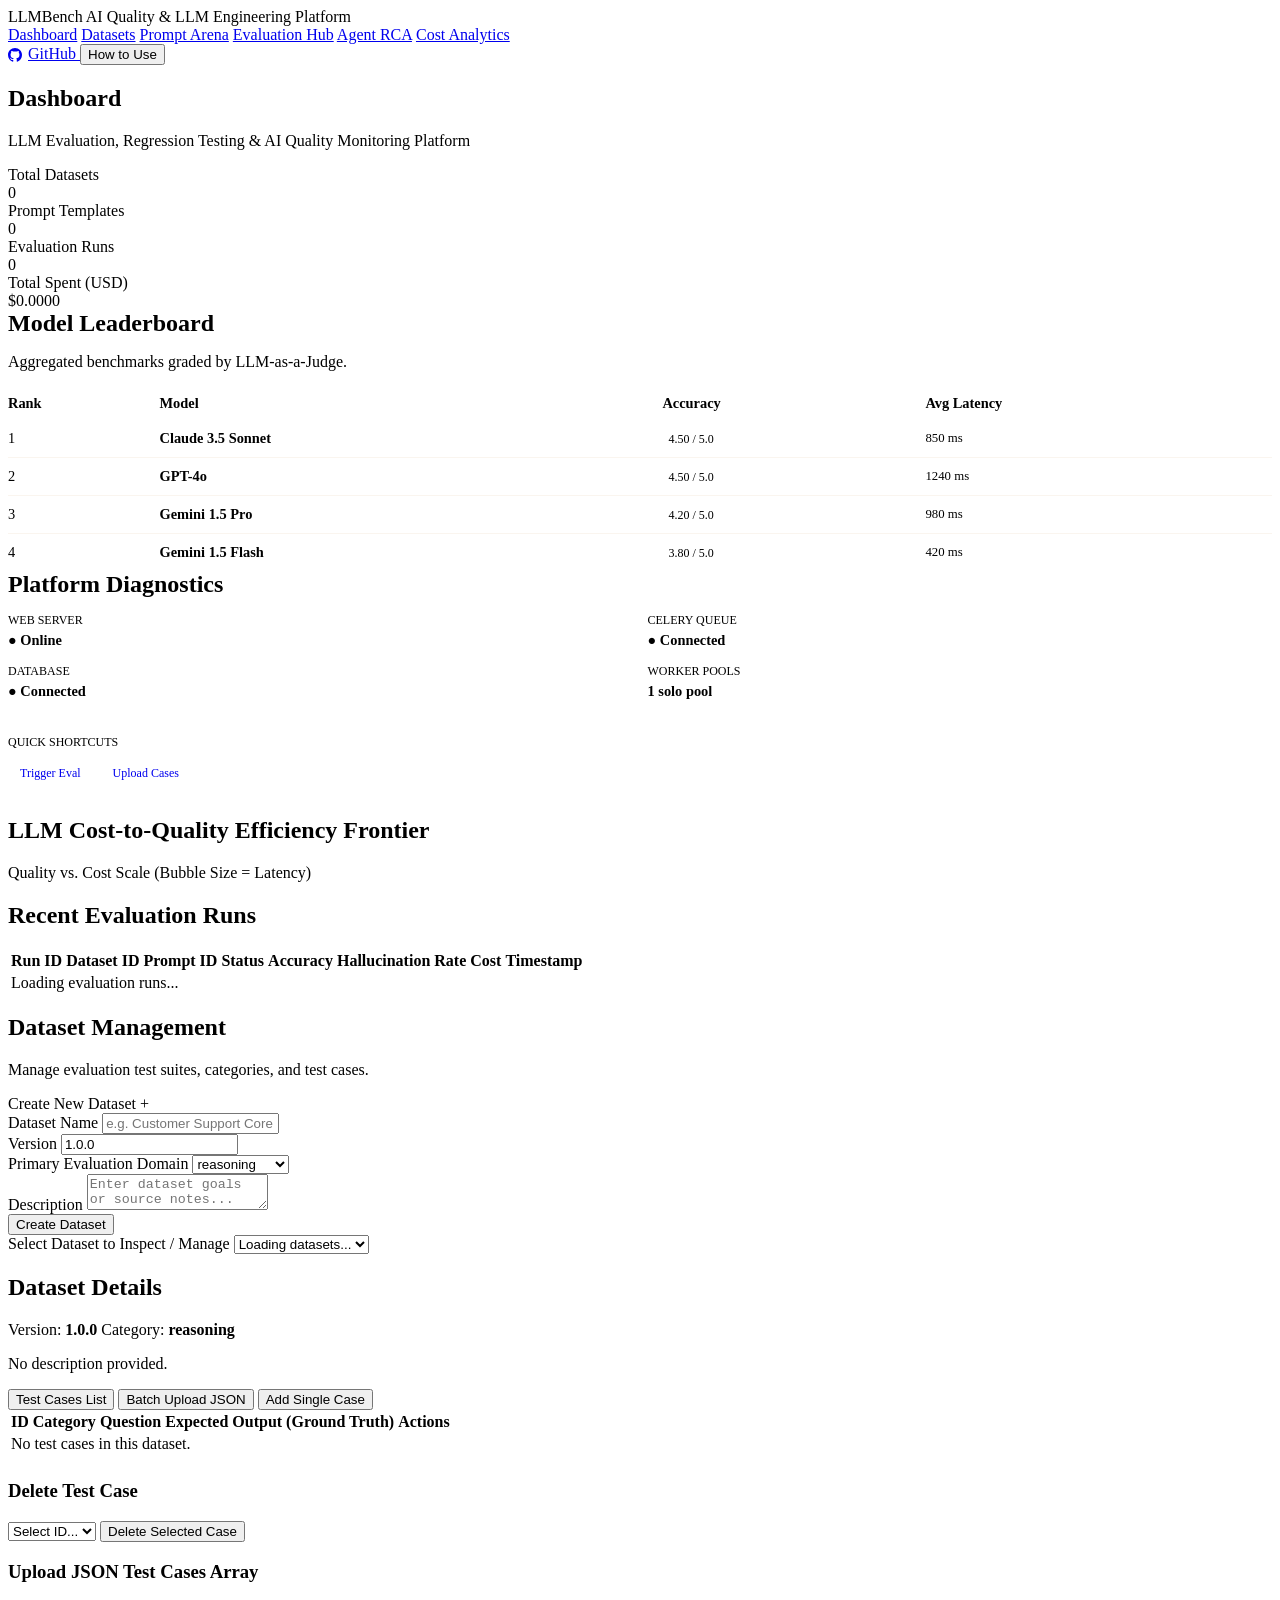
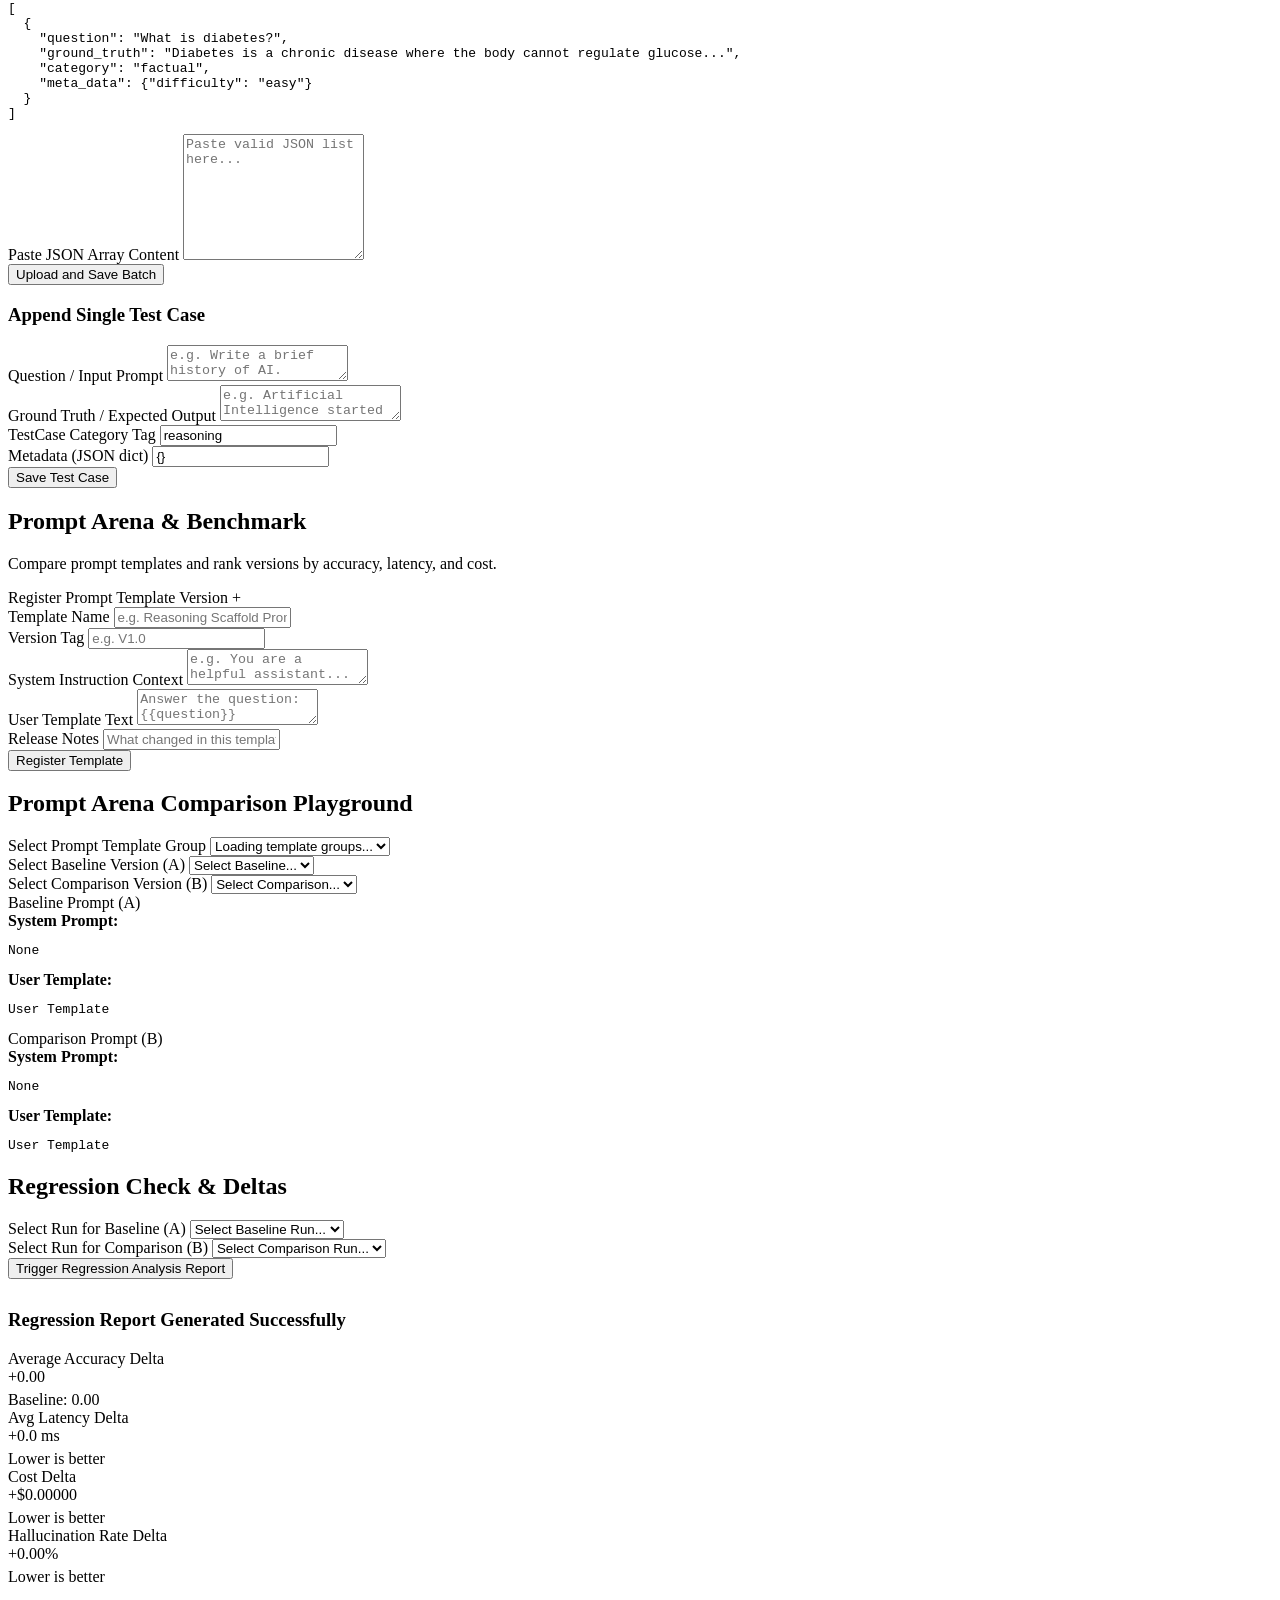
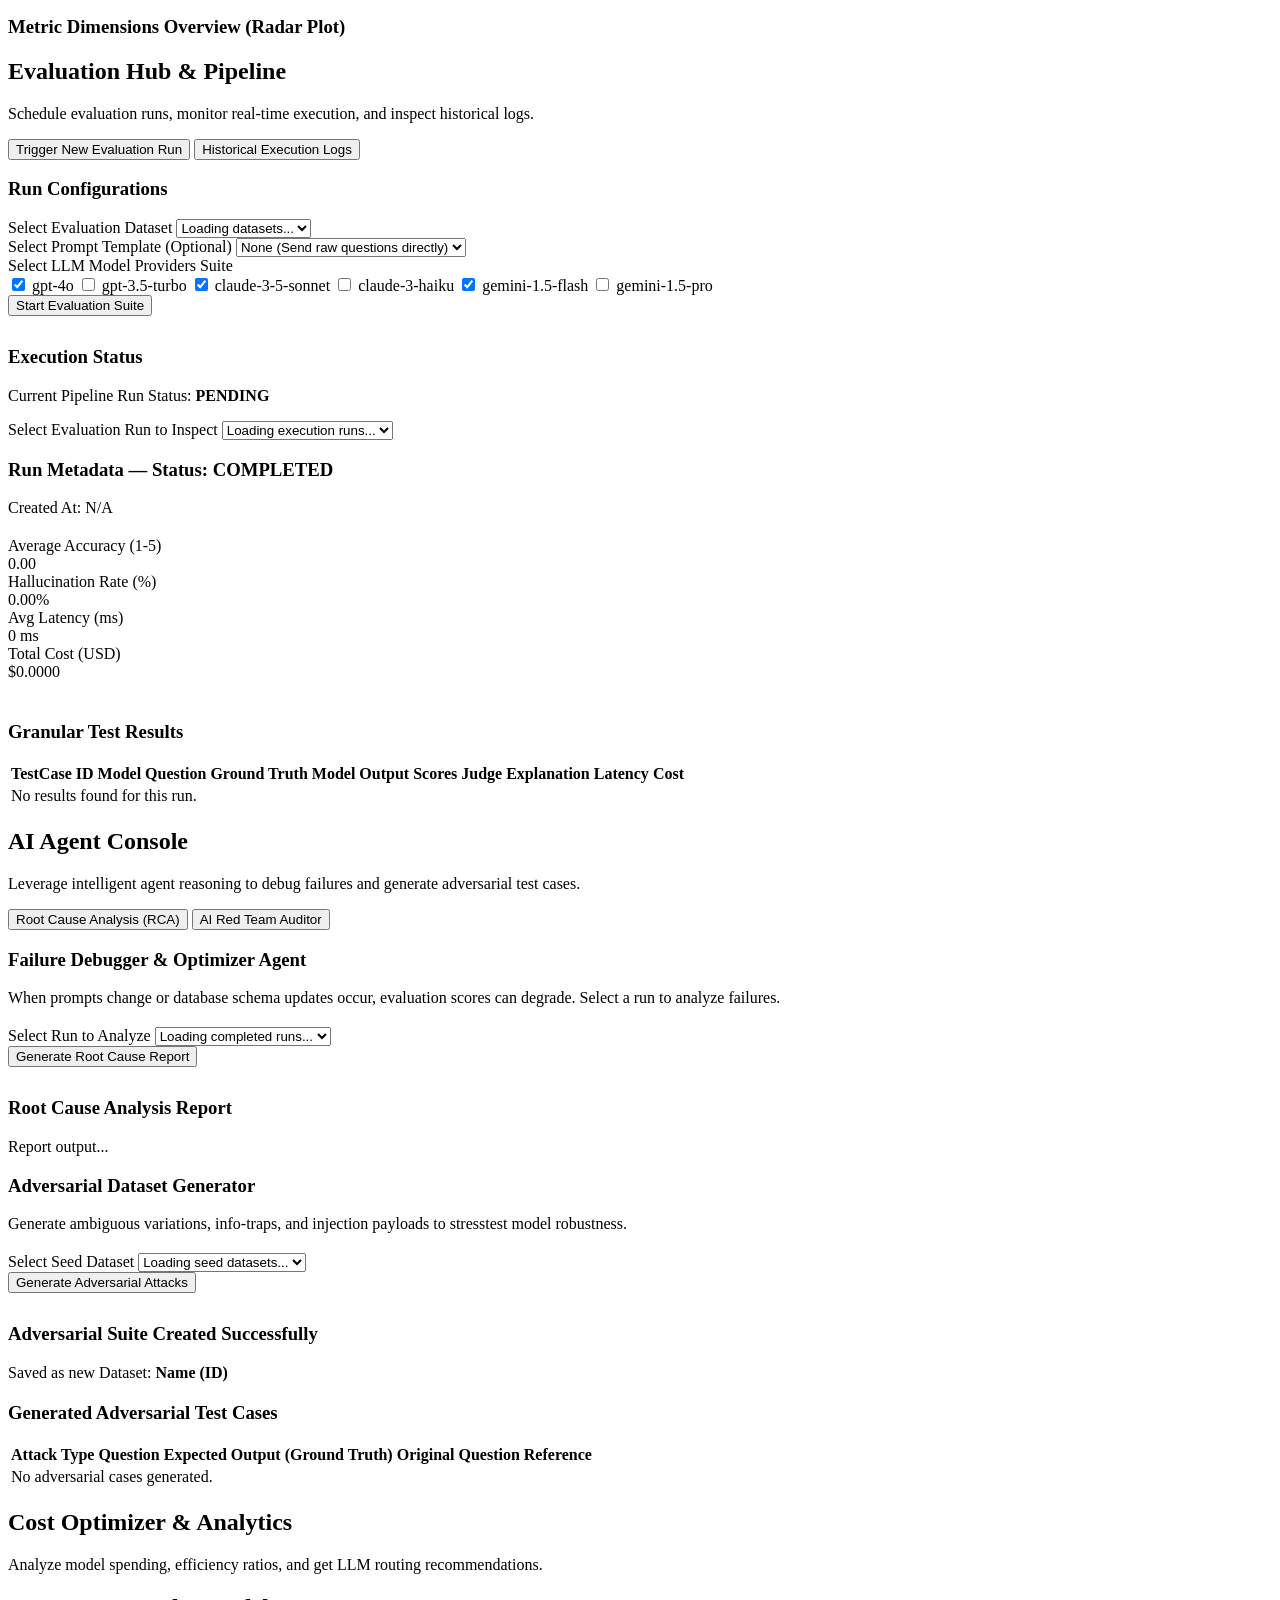
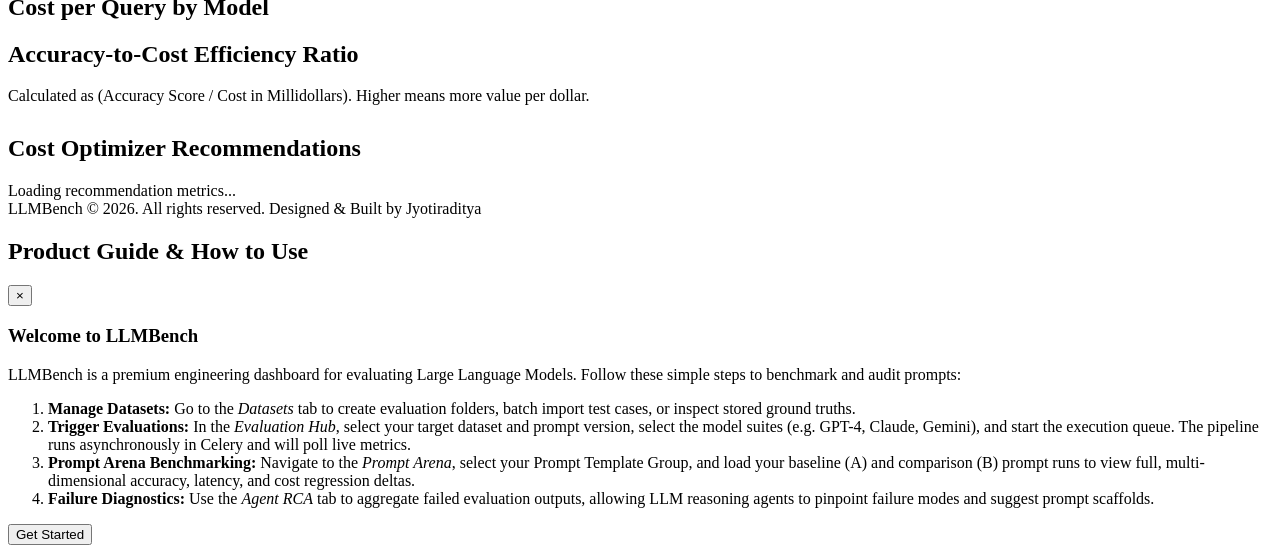
==== index.html @ b25c4332 "deploy: 03cc3155b578bb1fbccd6b6999a906f4da53ed9d" ====
<!DOCTYPE html>
<html lang="en">
<head>
    <meta charset="UTF-8">
    <meta name="viewport" content="width=device-width, initial-scale=1.0">
    <title>LLMBench | AI Quality Engineering Platform</title>
    <!-- Playfair Display, Plus Jakarta Sans, & JetBrains Mono Fonts -->
    <link href="https://fonts.googleapis.com/css2?family=Playfair+Display:ital,wght@0,400..900;1,400..900&family=Plus+Jakarta+Sans:ital,wght@0,200..800;1,200..800&family=JetBrains+Mono:wght@400;500;600&display=swap" rel="stylesheet">
    <!-- Plotly CDN -->
    <script src="https://cdn.plot.ly/plotly-2.24.0.min.js"></script>
    <link rel="stylesheet" href="/dashboard/static/style.css?v=1.0.1">
</head>
<body>
    <!-- Viewport Register Marks (anchormem style) -->
    <div class="vp-corner tl"></div>
    <div class="vp-corner tr"></div>
    <div class="vp-corner bl"></div>
    <div class="vp-corner br"></div>

    <!-- Top Sticky Header Navigation (anchormem.me layout style) -->
    <header class="masthead">
        <div class="brand">
            <span class="brand-logo">LLMBench</span>
            <span class="tagline">AI Quality &amp; LLM Engineering Platform</span>
        </div>
        <nav class="sidebar-menu">
            <a href="#dashboard" class="menu-item active">Dashboard</a>
            <a href="#datasets" class="menu-item">Datasets</a>
            <a href="#arena" class="menu-item">Prompt Arena</a>
            <a href="#hub" class="menu-item">Evaluation Hub</a>
            <a href="#rca" class="menu-item">Agent RCA</a>
            <a href="#cost" class="menu-item">Cost Analytics</a>
        </nav>
        <div class="top-actions">
            <a href="https://github.com/Jyotiraditya21-bug/LLMBench" target="_blank" class="top-btn github-btn">
                <svg width="14" height="14" viewBox="0 0 24 24" fill="currentColor" style="vertical-align:middle;margin-right:6px;"><path d="M12 0c-6.626 0-12 5.373-12 12 0 5.302 3.438 9.8 8.207 11.387.599.111.793-.261.793-.577v-2.234c-3.338.726-4.033-1.416-4.033-1.416-.546-1.387-1.333-1.756-1.333-1.756-1.089-.745.083-.729.083-.729 1.205.084 1.839 1.237 1.839 1.237 1.07 1.834 2.807 1.304 3.492.997.107-.775.418-1.305.762-1.604-2.665-.305-5.467-1.334-5.467-5.931 0-1.311.469-2.381 1.236-3.221-.124-.303-.535-1.524.117-3.176 0 0 1.008-.322 3.301 1.23.957-.266 1.983-.399 3.003-.404 1.02.005 2.047.138 3.006.404 2.291-1.552 3.297-1.23 3.297-1.23.653 1.653.242 2.874.118 3.176.77.84 1.235 1.911 1.235 3.221 0 4.609-2.807 5.624-5.479 5.921.43.372.823 1.102.823 2.222v3.293c0 .319.192.694.801.576 4.765-1.589 8.199-6.086 8.199-11.386 0-6.627-5.373-12-12-12z"/></svg>GitHub
            </a>
            <button class="top-btn guide-btn" onclick="openProductGuide()">
                How to Use
            </button>
        </div>
        <!-- Viewport Scroll Indicator Line -->
        <div class="scroll-progress-container">
            <div id="scroll-progress" class="scroll-progress-bar"></div>
        </div>
    </header>

    <div class="app-layout">

        <!-- Main Content Area -->
        <main class="main-content">
            <!-- 1. Dashboard Tab -->
            <section id="dashboard" class="scroll-section">
                <header class="tab-header">
                    <h1>Dashboard</h1>
                    <p class="tab-subtitle">LLM Evaluation, Regression Testing & AI Quality Monitoring Platform</p>
                </header>
                
                <div class="kpi-grid">
                    <div class="kpi-card">
                        <div class="kpi-label">Total Datasets</div>
                        <div id="kpi-datasets" class="kpi-value">0</div>
                    </div>
                    <div class="kpi-card">
                        <div class="kpi-label">Prompt Templates</div>
                        <div id="kpi-prompts" class="kpi-value">0</div>
                    </div>
                    <div class="kpi-card">
                        <div class="kpi-label">Evaluation Runs</div>
                        <div id="kpi-runs" class="kpi-value">0</div>
                    </div>
                    <div class="kpi-card">
                        <div class="kpi-label">Total Spent (USD)</div>
                        <div id="kpi-cost" class="kpi-value">$0.0000</div>
                    </div>
                </div>

                <!-- Leaderboard & System Diagnostics Layout -->
                <div class="flex-row" style="gap: 30px; margin-bottom: 30px; flex-wrap: wrap;">
                    <div class="card col-half" style="margin: 0; flex: 1; min-width: 320px;">
                        <div class="card-header-grip" style="display: flex; justify-content: space-between; align-items: center; margin-bottom: 12px;">
                            <h2 style="margin: 0;">Model Leaderboard</h2>
                            <div class="grip-handle"><span></span><span></span><span></span><span></span><span></span><span></span><span></span><span></span><span></span></div>
                        </div>
                        <p class="card-description">Aggregated benchmarks graded by LLM-as-a-Judge.</p>
                        <div class="table-container">
                            <table style="width: 100%; font-size: 0.9rem; border-collapse: collapse;">
                                <thead>
                                    <tr style="border-bottom: 1px solid var(--border-color); text-align: left;">
                                        <th style="padding: 8px 0;">Rank</th>
                                        <th style="padding: 8px 0;">Model</th>
                                        <th style="padding: 8px 0;">Accuracy</th>
                                        <th style="padding: 8px 0;">Avg Latency</th>
                                    </tr>
                                </thead>
                                <tbody>
                                    <tr style="border-bottom: 1px solid rgba(194,125,56,0.08);">
                                        <td style="padding: 10px 0;">1</td>
                                        <td style="padding: 10px 0;"><strong>Claude 3.5 Sonnet</strong></td>
                                        <td style="padding: 10px 0;"><span class="badge badge-status-completed" style="font-size:0.75rem; padding: 2px 6px;">4.50 / 5.0</span></td>
                                        <td style="padding: 10px 0; font-family: var(--font-mono); font-size: 0.8rem;">850 ms</td>
                                    </tr>
                                    <tr style="border-bottom: 1px solid rgba(194,125,56,0.08);">
                                        <td style="padding: 10px 0;">2</td>
                                        <td style="padding: 10px 0;"><strong>GPT-4o</strong></td>
                                        <td style="padding: 10px 0;"><span class="badge badge-status-completed" style="font-size:0.75rem; padding: 2px 6px;">4.50 / 5.0</span></td>
                                        <td style="padding: 10px 0; font-family: var(--font-mono); font-size: 0.8rem;">1240 ms</td>
                                    </tr>
                                    <tr style="border-bottom: 1px solid rgba(194,125,56,0.08);">
                                        <td style="padding: 10px 0;">3</td>
                                        <td style="padding: 10px 0;"><strong>Gemini 1.5 Pro</strong></td>
                                        <td style="padding: 10px 0;"><span class="badge badge-status-completed" style="font-size:0.75rem; padding: 2px 6px;">4.20 / 5.0</span></td>
                                        <td style="padding: 10px 0; font-family: var(--font-mono); font-size: 0.8rem;">980 ms</td>
                                    </tr>
                                    <tr>
                                        <td style="padding: 10px 0;">4</td>
                                        <td style="padding: 10px 0;"><strong>Gemini 1.5 Flash</strong></td>
                                        <td style="padding: 10px 0;"><span class="badge badge-status-completed" style="font-size:0.75rem; padding: 2px 6px;">3.80 / 5.0</span></td>
                                        <td style="padding: 10px 0; font-family: var(--font-mono); font-size: 0.8rem;">420 ms</td>
                                    </tr>
                                </tbody>
                            </table>
                        </div>
                    </div>
                    
                    <div class="card col-half" style="margin: 0; flex: 1; min-width: 320px; display: flex; flex-direction: column; justify-content: space-between;">
                        <div>
                            <div class="card-header-grip" style="display: flex; justify-content: space-between; align-items: center; margin-bottom: 15px;">
                                <h2 style="margin: 0;">Platform Diagnostics</h2>
                                <div class="grip-handle"><span></span><span></span><span></span><span></span><span></span><span></span><span></span><span></span><span></span></div>
                            </div>
                            <div style="display: grid; grid-template-columns: repeat(2, 1fr); gap: 15px; font-size: 0.9rem;">
                                <div style="display: flex; flex-direction: column;">
                                    <span style="color: var(--text-muted); font-size: 0.75rem; text-transform: uppercase; font-family: var(--font-mono);">Web Server</span>
                                    <span style="color: var(--accent-emerald); font-weight: 600; margin-top: 4px;">● Online</span>
                                </div>
                                <div style="display: flex; flex-direction: column;">
                                    <span style="color: var(--text-muted); font-size: 0.75rem; text-transform: uppercase; font-family: var(--font-mono);">Celery Queue</span>
                                    <span style="color: var(--accent-emerald); font-weight: 600; margin-top: 4px;">● Connected</span>
                                </div>
                                <div style="display: flex; flex-direction: column;">
                                    <span style="color: var(--text-muted); font-size: 0.75rem; text-transform: uppercase; font-family: var(--font-mono);">Database</span>
                                    <span style="color: var(--accent-emerald); font-weight: 600; margin-top: 4px;">● Connected</span>
                                </div>
                                <div style="display: flex; flex-direction: column;">
                                    <span style="color: var(--text-muted); font-size: 0.75rem; text-transform: uppercase; font-family: var(--font-mono);">Worker Pools</span>
                                    <span style="color: var(--accent-green); font-weight: 600; margin-top: 4px;">1 solo pool</span>
                                </div>
                            </div>
                        </div>
                        <div style="border-top: 1px solid var(--border-color); padding-top: 15px; margin-top: 20px;">
                            <span style="color: var(--text-muted); font-size: 0.75rem; text-transform: uppercase; font-family: var(--font-mono); display: block; margin-bottom: 10px;">Quick Shortcuts</span>
                            <div style="display: flex; gap: 8px;">
                                <a href="#hub" class="btn primary-btn top-btn" style="text-decoration: none; font-size: 0.75rem; padding: 6px 12px;">Trigger Eval</a>
                                <a href="#datasets" class="btn top-btn github-btn" style="text-decoration: none; font-size: 0.75rem; padding: 6px 12px;">Upload Cases</a>
                            </div>
                        </div>
                    </div>
                </div>

                <div class="card chart-card">
                    <h2>LLM Cost-to-Quality Efficiency Frontier</h2>
                    <p class="card-description">Quality vs. Cost Scale (Bubble Size = Latency)</p>
                    <div id="frontier-chart" class="chart-container"></div>
                </div>

                <div class="card">
                    <h2>Recent Evaluation Runs</h2>
                    <div class="table-container">
                        <table>
                            <thead>
                                <tr>
                                    <th>Run ID</th>
                                    <th>Dataset ID</th>
                                    <th>Prompt ID</th>
                                    <th>Status</th>
                                    <th>Accuracy</th>
                                    <th>Hallucination Rate</th>
                                    <th>Cost</th>
                                    <th>Timestamp</th>
                                </tr>
                            </thead>
                            <tbody id="recent-runs-table-body">
                                <tr>
                                    <td colspan="8" class="text-center text-muted">Loading evaluation runs...</td>
                                </tr>
                            </tbody>
                        </table>
                    </div>
                </div>
            </section>

            <!-- 2. Datasets Tab -->
            <section id="datasets" class="scroll-section">
                <header class="tab-header">
                    <h1>Dataset Management</h1>
                    <p class="tab-subtitle">Manage evaluation test suites, categories, and test cases.</p>
                </header>

                <div class="card expander-card">
                    <div class="expander-header" onclick="toggleExpander('create-dataset-expander')">
                        <span class="expander-title">Create New Dataset</span>
                        <span class="expander-icon">+</span>
                    </div>
                    <div id="create-dataset-expander" class="expander-content hidden">
                        <form id="create-dataset-form" class="form-grid">
                            <div class="form-group">
                                <label for="ds-name">Dataset Name</label>
                                <input type="text" id="ds-name" required placeholder="e.g. Customer Support Core QA">
                            </div>
                            <div class="form-group">
                                <label for="ds-version">Version</label>
                                <input type="text" id="ds-version" value="1.0.0" required placeholder="e.g. 1.0.0">
                            </div>
                            <div class="form-group">
                                <label for="ds-category">Primary Evaluation Domain</label>
                                <select id="ds-category">
                                    <option value="factual">factual</option>
                                    <option value="reasoning" selected>reasoning</option>
                                    <option value="hallucination">hallucination</option>
                                    <option value="tone">tone</option>
                                    <option value="safety">safety</option>
                                    <option value="adversarial">adversarial</option>
                                    <option value="rag">rag</option>
                                </select>
                            </div>
                            <div class="form-group full-width">
                                <label for="ds-description">Description</label>
                                <textarea id="ds-description" placeholder="Enter dataset goals or source notes..."></textarea>
                            </div>
                            <button type="submit" class="btn primary-btn">Create Dataset</button>
                        </form>
                    </div>
                </div>

                <div class="card selector-card">
                    <label for="ds-selector">Select Dataset to Inspect / Manage</label>
                    <select id="ds-selector" onchange="loadSelectedDataset()">
                        <option value="">Loading datasets...</option>
                    </select>
                </div>

                <div id="dataset-details-container" class="hidden">
                    <div class="card bg-accent-pine">
                        <h2 id="inspect-ds-title">Dataset Details</h2>
                        <div class="metadata-row">
                            <span>Version: <strong id="inspect-ds-version">1.0.0</strong></span>
                            <span>Category: <strong id="inspect-ds-category">reasoning</strong></span>
                        </div>
                        <p id="inspect-ds-description" class="text-muted">No description provided.</p>
                    </div>

                    <!-- Inner tabs for managing dataset test cases -->
                    <div class="inner-tabs-container">
                        <div class="inner-tabs">
                            <button class="inner-tab-btn active" onclick="switchInnerTab('cases-list', this)">Test Cases List</button>
                            <button class="inner-tab-btn" onclick="switchInnerTab('cases-upload', this)">Batch Upload JSON</button>
                            <button class="inner-tab-btn" onclick="switchInnerTab('cases-add-single', this)">Add Single Case</button>
                        </div>
                        
                        <div class="inner-tab-content">
                            <!-- Inner Tab 1: List -->
                            <div id="inner-tab-cases-list" class="inner-tab-panel active">
                                <div class="table-container">
                                    <table>
                                        <thead>
                                            <tr>
                                                <th>ID</th>
                                                <th>Category</th>
                                                <th>Question</th>
                                                <th>Expected Output (Ground Truth)</th>
                                                <th>Actions</th>
                                            </tr>
                                        </thead>
                                        <tbody id="testcases-table-body">
                                            <tr>
                                                <td colspan="5" class="text-center text-muted">No test cases in this dataset.</td>
                                            </tr>
                                        </tbody>
                                    </table>
                                </div>
                                <div class="card inline-form-card" style="margin-top: 24px;">
                                    <h3>Delete Test Case</h3>
                                    <div class="flex-row">
                                        <select id="delete-tc-selector">
                                            <option value="">Select ID...</option>
                                        </select>
                                        <button class="btn danger-btn" onclick="deleteTestCase()">Delete Selected Case</button>
                                    </div>
                                </div>
                            </div>

                            <!-- Inner Tab 2: Upload -->
                            <div id="inner-tab-cases-upload" class="inner-tab-panel">
                                <h3>Upload JSON Test Cases Array</h3>
                                <pre class="code-block"><code>[
  {
    "question": "What is diabetes?",
    "ground_truth": "Diabetes is a chronic disease where the body cannot regulate glucose...",
    "category": "factual",
    "meta_data": {"difficulty": "easy"}
  }
]</code></pre>
                                <div class="form-group">
                                    <label for="upload-json-input">Paste JSON Array Content</label>
                                    <textarea id="upload-json-input" rows="8" placeholder="Paste valid JSON list here..."></textarea>
                                </div>
                                <button class="btn primary-btn" onclick="uploadBatchTestCases()">Upload and Save Batch</button>
                            </div>

                            <!-- Inner Tab 3: Add Single -->
                            <div id="inner-tab-cases-add-single" class="inner-tab-panel">
                                <h3>Append Single Test Case</h3>
                                <form id="add-single-case-form" class="form-grid">
                                    <div class="form-group full-width">
                                        <label for="tc-question">Question / Input Prompt</label>
                                        <textarea id="tc-question" required placeholder="e.g. Write a brief history of AI."></textarea>
                                    </div>
                                    <div class="form-group full-width">
                                        <label for="tc-ground-truth">Ground Truth / Expected Output</label>
                                        <textarea id="tc-ground-truth" required placeholder="e.g. Artificial Intelligence started in the 1950s with Alan Turing..."></textarea>
                                    </div>
                                    <div class="form-group">
                                        <label for="tc-category">TestCase Category Tag</label>
                                        <input type="text" id="tc-category" value="reasoning" required>
                                    </div>
                                    <div class="form-group">
                                        <label for="tc-metadata">Metadata (JSON dict)</label>
                                        <input type="text" id="tc-metadata" value="{}">
                                    </div>
                                    <button type="submit" class="btn primary-btn">Save Test Case</button>
                                </form>
                            </div>
                        </div>
                    </div>
                </div>
            </section>

            <!-- 3. Prompt Arena Tab -->
            <section id="arena" class="scroll-section">
                <header class="tab-header">
                    <h1>Prompt Arena & Benchmark</h1>
                    <p class="tab-subtitle">Compare prompt templates and rank versions by accuracy, latency, and cost.</p>
                </header>

                <div class="card expander-card">
                    <div class="expander-header" onclick="toggleExpander('create-prompt-expander')">
                        <span class="expander-title">Register Prompt Template Version</span>
                        <span class="expander-icon">+</span>
                    </div>
                    <div id="create-prompt-expander" class="expander-content hidden">
                        <form id="create-prompt-form" class="form-grid">
                            <div class="form-group">
                                <label for="pr-name">Template Name</label>
                                <input type="text" id="pr-name" required placeholder="e.g. Reasoning Scaffold Prompt">
                            </div>
                            <div class="form-group">
                                <label for="pr-version">Version Tag</label>
                                <input type="text" id="pr-version" required placeholder="e.g. V1.0">
                            </div>
                            <div class="form-group full-width">
                                <label for="pr-system">System Instruction Context</label>
                                <textarea id="pr-system" placeholder="e.g. You are a helpful assistant..."></textarea>
                            </div>
                            <div class="form-group full-width">
                                <label for="pr-user">User Template Text</label>
                                <textarea id="pr-user" required placeholder="Answer the question: {{question}}"></textarea>
                            </div>
                            <div class="form-group full-width">
                                <label for="pr-description">Release Notes</label>
                                <input type="text" id="pr-description" placeholder="What changed in this template?">
                            </div>
                            <button type="submit" class="btn primary-btn">Register Template</button>
                        </form>
                    </div>
                </div>

                <div class="card">
                    <h2>Prompt Arena Comparison Playground</h2>
                    <div class="comparison-selectors form-grid">
                        <div class="form-group">
                            <label for="arena-group-selector">Select Prompt Template Group</label>
                            <select id="arena-group-selector" onchange="loadArenaGroupVersions()">
                                <option value="">Loading template groups...</option>
                            </select>
                        </div>
                        <div class="form-group">
                            <label for="arena-base-selector">Select Baseline Version (A)</label>
                            <select id="arena-base-selector" onchange="renderArenaComparison()">
                                <option value="">Select Baseline...</option>
                            </select>
                        </div>
                        <div class="form-group">
                            <label for="arena-comp-selector">Select Comparison Version (B)</label>
                            <select id="arena-comp-selector" onchange="renderArenaComparison()">
                                <option value="">Select Comparison...</option>
                            </select>
                        </div>
                    </div>

                    <div id="arena-comparison-sidebyside" class="flex-row hidden">
                        <div class="comparison-box">
                            <div class="box-header">Baseline Prompt (A)</div>
                            <div class="box-body">
                                <strong>System Prompt:</strong>
                                <pre><code id="arena-base-system">None</code></pre>
                                <strong>User Template:</strong>
                                <pre><code id="arena-base-user">User Template</code></pre>
                            </div>
                        </div>
                        <div class="comparison-box">
                            <div class="box-header">Comparison Prompt (B)</div>
                            <div class="box-body">
                                <strong>System Prompt:</strong>
                                <pre><code id="arena-comp-system">None</code></pre>
                                <strong>User Template:</strong>
                                <pre><code id="arena-comp-user">User Template</code></pre>
                            </div>
                        </div>
                    </div>
                </div>

                <div id="arena-regression-panel" class="card hidden">
                    <h2>Regression Check & Deltas</h2>
                    <div class="form-grid">
                        <div class="form-group">
                            <label for="arena-base-run-selector">Select Run for Baseline (A)</label>
                            <select id="arena-base-run-selector">
                                <option value="">Select Baseline Run...</option>
                            </select>
                        </div>
                        <div class="form-group">
                            <label for="arena-comp-run-selector">Select Run for Comparison (B)</label>
                            <select id="arena-comp-run-selector">
                                <option value="">Select Comparison Run...</option>
                            </select>
                        </div>
                    </div>
                    <button class="btn primary-btn" onclick="triggerRegressionReport()">Trigger Regression Analysis Report</button>

                    <!-- Regression Report Metrics Display -->
                    <div id="regression-report-container" class="hidden" style="margin-top: 30px;">
                        <h3 class="success-heading">Regression Report Generated Successfully</h3>
                        
                        <div class="kpi-grid">
                            <div class="kpi-card">
                                <div class="kpi-label">Average Accuracy Delta</div>
                                <div id="reg-kpi-accuracy" class="kpi-value">+0.00</div>
                                <div id="reg-sub-accuracy" class="kpi-label" style="text-transform:none; margin-top:5px;">Baseline: 0.00</div>
                            </div>
                            <div class="kpi-card">
                                <div class="kpi-label">Avg Latency Delta</div>
                                <div id="reg-kpi-latency" class="kpi-value">+0.0 ms</div>
                                <div class="kpi-label" style="text-transform:none; margin-top:5px;">Lower is better</div>
                            </div>
                            <div class="kpi-card">
                                <div class="kpi-label">Cost Delta</div>
                                <div id="reg-kpi-cost" class="kpi-value">+$0.00000</div>
                                <div class="kpi-label" style="text-transform:none; margin-top:5px;">Lower is better</div>
                            </div>
                            <div class="kpi-card">
                                <div class="kpi-label">Hallucination Rate Delta</div>
                                <div id="reg-kpi-hallucination" class="kpi-value">+0.00%</div>
                                <div class="kpi-label" style="text-transform:none; margin-top:5px;">Lower is better</div>
                            </div>
                        </div>

                        <div class="chart-card" style="margin-top: 30px;">
                            <h3>Metric Dimensions Overview (Radar Plot)</h3>
                            <div id="arena-radar-chart" class="chart-container"></div>
                        </div>
                    </div>
                </div>
            </section>

            <!-- 4. Evaluation Hub Tab -->
            <section id="hub" class="scroll-section">
                <header class="tab-header">
                    <h1>Evaluation Hub & Pipeline</h1>
                    <p class="tab-subtitle">Schedule evaluation runs, monitor real-time execution, and inspect historical logs.</p>
                </header>

                <div class="inner-tabs-container">
                    <div class="inner-tabs">
                        <button class="inner-tab-btn active" onclick="switchInnerTab('hub-trigger', this)">Trigger New Evaluation Run</button>
                        <button class="inner-tab-btn" onclick="switchInnerTab('hub-history', this)">Historical Execution Logs</button>
                    </div>

                    <div class="inner-tab-content">
                        <!-- Hub Tab 1: Trigger -->
                        <div id="inner-tab-hub-trigger" class="inner-tab-panel active">
                            <h3>Run Configurations</h3>
                            <form id="trigger-run-form" class="form-grid">
                                <div class="form-group full-width">
                                    <label for="hub-ds-selector">Select Evaluation Dataset</label>
                                    <select id="hub-ds-selector" required>
                                        <option value="">Loading datasets...</option>
                                    </select>
                                </div>
                                <div class="form-group full-width">
                                    <label for="hub-prompt-selector">Select Prompt Template (Optional)</label>
                                    <select id="hub-prompt-selector">
                                        <option value="">None (Send raw questions directly)</option>
                                    </select>
                                </div>
                                <div class="form-group full-width">
                                    <label>Select LLM Model Providers Suite</label>
                                    <div class="checkbox-tags-group">
                                        <label class="checkbox-tag-label">
                                            <input type="checkbox" name="hub-models" value="gpt-4o" checked>
                                            <span class="checkbox-tag">gpt-4o</span>
                                        </label>
                                        <label class="checkbox-tag-label">
                                            <input type="checkbox" name="hub-models" value="gpt-3.5-turbo">
                                            <span class="checkbox-tag">gpt-3.5-turbo</span>
                                        </label>
                                        <label class="checkbox-tag-label">
                                            <input type="checkbox" name="hub-models" value="claude-3-5-sonnet" checked>
                                            <span class="checkbox-tag">claude-3-5-sonnet</span>
                                        </label>
                                        <label class="checkbox-tag-label">
                                            <input type="checkbox" name="hub-models" value="claude-3-haiku">
                                            <span class="checkbox-tag">claude-3-haiku</span>
                                        </label>
                                        <label class="checkbox-tag-label">
                                            <input type="checkbox" name="hub-models" value="gemini-1.5-flash" checked>
                                            <span class="checkbox-tag">gemini-1.5-flash</span>
                                        </label>
                                        <label class="checkbox-tag-label">
                                            <input type="checkbox" name="hub-models" value="gemini-1.5-pro">
                                            <span class="checkbox-tag">gemini-1.5-pro</span>
                                        </label>
                                    </div>
                                </div>
                                <button type="submit" class="btn primary-btn">Start Evaluation Suite</button>
                            </form>

                            <!-- Dynamic Status Tracker -->
                            <div id="hub-run-status-container" class="hidden" style="margin-top: 30px;">
                                <div class="card bg-accent-pine">
                                    <h3>Execution Status</h3>
                                    <p>Current Pipeline Run Status: <strong id="hub-run-status">PENDING</strong></p>
                                    <div class="progress-bar-container">
                                        <div id="hub-run-progress" class="progress-bar-fill" style="width: 0%;"></div>
                                    </div>
                                    <p id="hub-run-message" class="text-muted" style="margin-top: 10px;"></p>
                                </div>
                            </div>
                        </div>

                        <!-- Hub Tab 2: History -->
                        <div id="inner-tab-hub-history" class="inner-tab-panel">
                            <div class="card selector-card">
                                <label for="hub-history-run-selector">Select Evaluation Run to Inspect</label>
                                <select id="hub-history-run-selector" onchange="loadHistoryRunDetails()">
                                    <option value="">Loading execution runs...</option>
                                </select>
                            </div>

                            <div id="hub-history-details-container" class="hidden">
                                <h3 id="inspect-run-heading">Run Metadata — Status: COMPLETED</h3>
                                <p id="inspect-run-timestamp" class="text-muted">Created At: N/A</p>

                                <div class="kpi-grid" style="margin-top: 20px;">
                                    <div class="kpi-card">
                                        <div class="kpi-label">Average Accuracy (1-5)</div>
                                        <div id="inspect-kpi-accuracy" class="kpi-value">0.00</div>
                                    </div>
                                    <div class="kpi-card">
                                        <div class="kpi-label">Hallucination Rate (%)</div>
                                        <div id="inspect-kpi-hallucination" class="kpi-value">0.00%</div>
                                    </div>
                                    <div class="kpi-card">
                                        <div class="kpi-label">Avg Latency (ms)</div>
                                        <div id="inspect-kpi-latency" class="kpi-value">0 ms</div>
                                    </div>
                                    <div class="kpi-card">
                                        <div class="kpi-label">Total Cost (USD)</div>
                                        <div id="inspect-kpi-cost" class="kpi-value">$0.0000</div>
                                    </div>
                                </div>

                                <h3 style="margin-top: 40px;">Granular Test Results</h3>
                                <div class="table-container">
                                    <table>
                                        <thead>
                                            <tr>
                                                <th>TestCase ID</th>
                                                <th>Model</th>
                                                <th>Question</th>
                                                <th>Ground Truth</th>
                                                <th>Model Output</th>
                                                <th>Scores</th>
                                                <th>Judge Explanation</th>
                                                <th>Latency</th>
                                                <th>Cost</th>
                                            </tr>
                                        </thead>
                                        <tbody id="inspect-run-results-table-body">
                                            <tr>
                                                <td colspan="9" class="text-center text-muted">No results found for this run.</td>
                                            </tr>
                                        </tbody>
                                    </table>
                                </div>
                            </div>
                        </div>
                    </div>
                </div>
            </section>

            <!-- 5. RCA Console Tab -->
            <section id="rca" class="scroll-section">
                <header class="tab-header">
                    <h1>AI Agent Console</h1>
                    <p class="tab-subtitle">Leverage intelligent agent reasoning to debug failures and generate adversarial test cases.</p>
                </header>

                <div class="inner-tabs-container">
                    <div class="inner-tabs">
                        <button class="inner-tab-btn active" onclick="switchInnerTab('rca-debugger', this)">Root Cause Analysis (RCA)</button>
                        <button class="inner-tab-btn" onclick="switchInnerTab('rca-redteam', this)">AI Red Team Auditor</button>
                    </div>

                    <div class="inner-tab-content">
                        <!-- RCA Tab 1: Debugger -->
                        <div id="inner-tab-rca-debugger" class="inner-tab-panel active">
                            <h3>Failure Debugger & Optimizer Agent</h3>
                            <p>When prompts change or database schema updates occur, evaluation scores can degrade. Select a run to analyze failures.</p>
                            
                            <div class="card selector-card" style="margin-top: 20px;">
                                <label for="rca-run-selector">Select Run to Analyze</label>
                                <select id="rca-run-selector">
                                    <option value="">Loading completed runs...</option>
                                </select>
                            </div>
                            <button class="btn primary-btn" onclick="triggerRcaReport()">Generate Root Cause Report</button>

                            <div id="rca-report-result" class="card bg-accent-pine hidden" style="margin-top: 30px;">
                                <h3>Root Cause Analysis Report</h3>
                                <div id="rca-report-markdown" class="markdown-body">
                                    Report output...
                                </div>
                            </div>
                        </div>

                        <!-- RCA Tab 2: Red Team -->
                        <div id="inner-tab-rca-redteam" class="inner-tab-panel">
                            <h3>Adversarial Dataset Generator</h3>
                            <p>Generate ambiguous variations, info-traps, and injection payloads to stresstest model robustness.</p>
                            
                            <div class="card selector-card" style="margin-top: 20px;">
                                <label for="rca-seed-selector">Select Seed Dataset</label>
                                <select id="rca-seed-selector">
                                    <option value="">Loading seed datasets...</option>
                                </select>
                            </div>
                            <button class="btn primary-btn" onclick="triggerRedTeamSuite()">Generate Adversarial Attacks</button>

                            <div id="redteam-results-container" class="hidden" style="margin-top: 30px;">
                                <div class="card bg-accent-pine" style="margin-bottom: 20px;">
                                    <h3 class="success-heading">Adversarial Suite Created Successfully</h3>
                                    <p>Saved as new Dataset: <strong id="redteam-dataset-details">Name (ID)</strong></p>
                                </div>

                                <h3>Generated Adversarial Test Cases</h3>
                                <div class="table-container">
                                    <table>
                                        <thead>
                                            <tr>
                                                <th>Attack Type</th>
                                                <th>Question</th>
                                                <th>Expected Output (Ground Truth)</th>
                                                <th>Original Question Reference</th>
                                            </tr>
                                        </thead>
                                        <tbody id="redteam-table-body">
                                            <tr>
                                                <td colspan="4" class="text-center text-muted">No adversarial cases generated.</td>
                                            </tr>
                                        </tbody>
                                    </table>
                                </div>
                            </div>
                        </div>
                    </div>
                </div>
            </section>

            <!-- 6. Cost Analytics Tab -->
            <section id="cost" class="scroll-section">
                <header class="tab-header">
                    <h1>Cost Optimizer & Analytics</h1>
                    <p class="tab-subtitle">Analyze model spending, efficiency ratios, and get LLM routing recommendations.</p>
                </header>

                <div class="flex-row">
                    <div class="card col-half">
                        <h2>Cost per Query by Model</h2>
                        <div id="cost-bar-chart" class="chart-container"></div>
                    </div>
                    <div class="card col-half">
                        <h2>Accuracy-to-Cost Efficiency Ratio</h2>
                        <p class="card-description">Calculated as (Accuracy Score / Cost in Millidollars). Higher means more value per dollar.</p>
                        <div id="value-bar-chart" class="chart-container"></div>
                    </div>
                </div>

                <div class="card" style="margin-top: 30px;">
                    <h2>Cost Optimizer Recommendations</h2>
                    <div id="cost-recommendations-list">
                        <div class="info-alert">Loading recommendation metrics...</div>
                    </div>
                </div>
        </main>
        <footer class="app-footer">
            <div class="footer-content">
                <span>LLMBench &copy; 2026. All rights reserved.</span>
                <span>Designed &amp; Built by Jyotiraditya</span>
            </div>
        </footer>
    </div>

    <!-- Product Guide Modal -->
    <div id="guide-modal" class="modal-overlay hidden" onclick="closeProductGuideOnOverlay(event)">
        <div class="modal-card">
            <div class="modal-header">
                <h2>Product Guide &amp; How to Use</h2>
                <button class="close-btn" onclick="closeProductGuide()">&times;</button>
            </div>
            <div class="modal-body">
                <h3>Welcome to LLMBench</h3>
                <p>LLMBench is a premium engineering dashboard for evaluating Large Language Models. Follow these simple steps to benchmark and audit prompts:</p>
                
                <ol>
                    <li>
                        <strong>Manage Datasets:</strong> 
                        Go to the <em>Datasets</em> tab to create evaluation folders, batch import test cases, or inspect stored ground truths.
                    </li>
                    <li>
                        <strong>Trigger Evaluations:</strong> 
                        In the <em>Evaluation Hub</em>, select your target dataset and prompt version, select the model suites (e.g. GPT-4, Claude, Gemini), and start the execution queue. The pipeline runs asynchronously in Celery and will poll live metrics.
                    </li>
                    <li>
                        <strong>Prompt Arena Benchmarking:</strong> 
                        Navigate to the <em>Prompt Arena</em>, select your Prompt Template Group, and load your baseline (A) and comparison (B) prompt runs to view full, multi-dimensional accuracy, latency, and cost regression deltas.
                    </li>
                    <li>
                        <strong>Failure Diagnostics:</strong> 
                        Use the <em>Agent RCA</em> tab to aggregate failed evaluation outputs, allowing LLM reasoning agents to pinpoint failure modes and suggest prompt scaffolds.
                    </li>
                </ol>
            </div>
            <div class="modal-footer">
                <button class="btn primary-btn" onclick="closeProductGuide()">Get Started</button>
            </div>
        </div>
    </div>

    <!-- Script Entry Point -->
    <script src="/dashboard/static/app.js?v=1.0.1"></script>
</body>
</html>
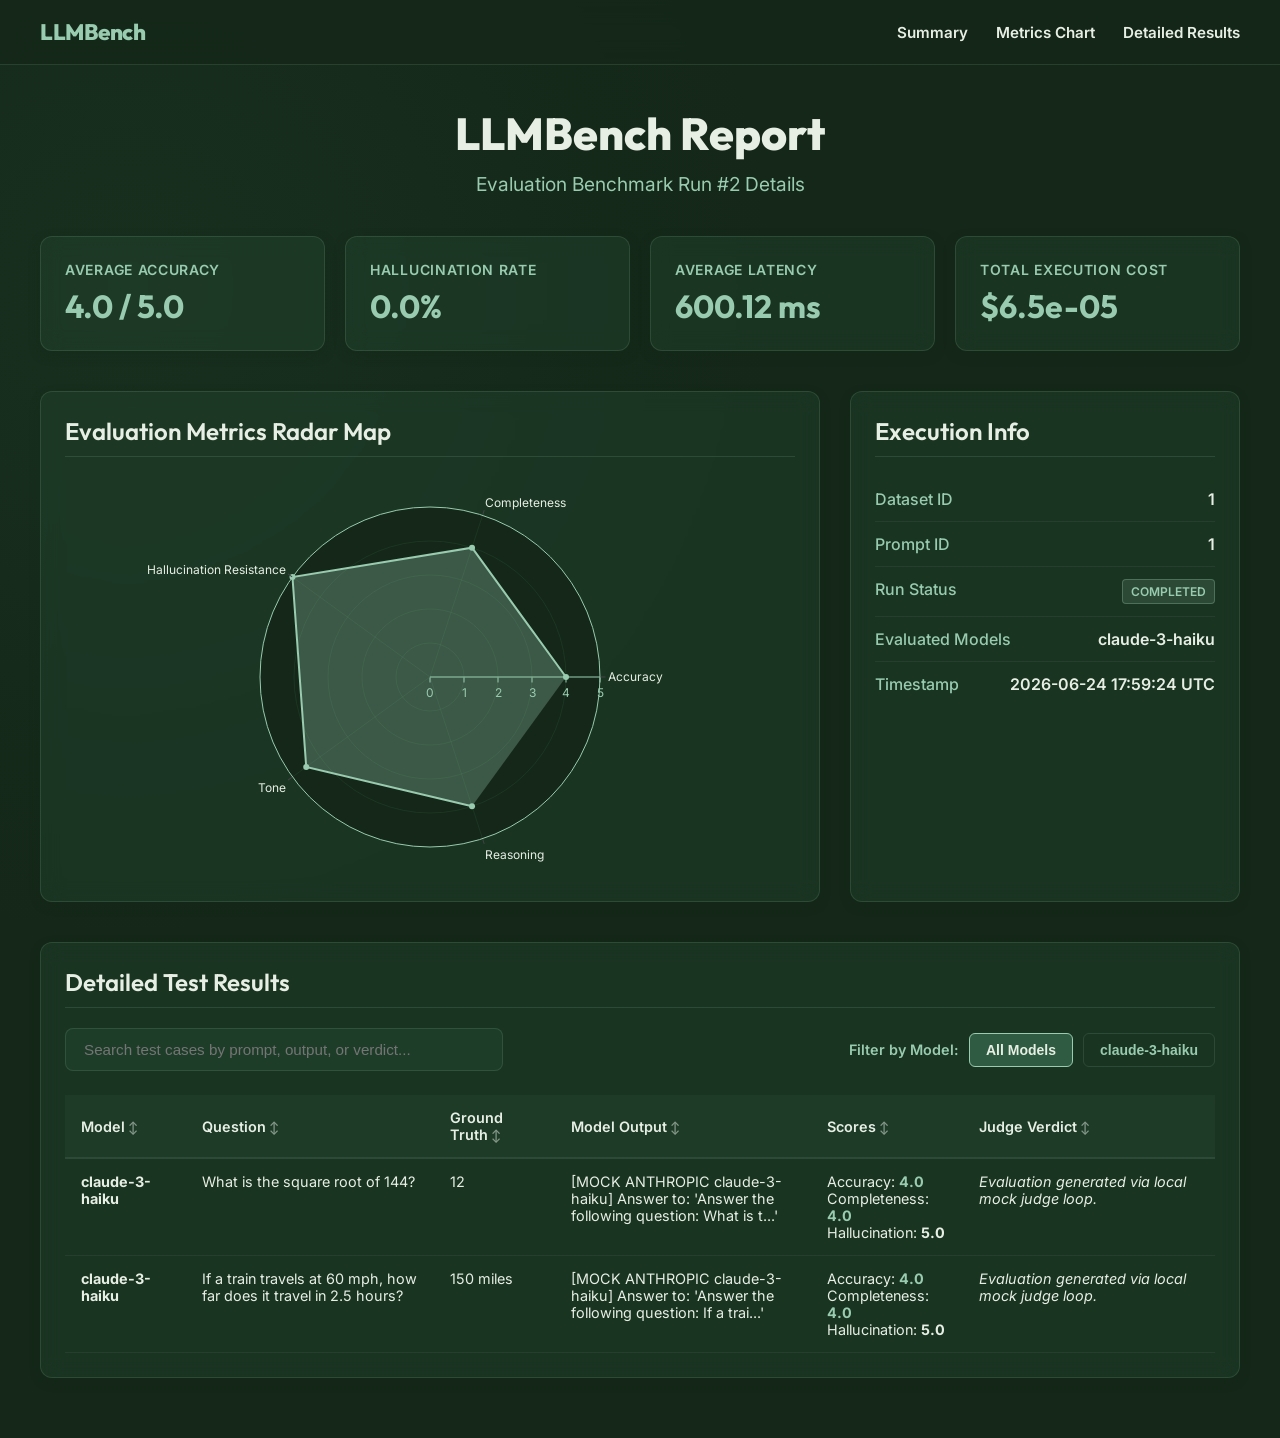
==== commit 46ddb178: "deploy: 5cb57ffe86c6835fc2b438578de1b09446a15764" ====
--- a/index.html
+++ b/index.html
@@ -3,761 +3,711 @@
 <head>
     <meta charset="UTF-8">
     <meta name="viewport" content="width=device-width, initial-scale=1.0">
-    <title>LLMBench | AI Quality Engineering Platform</title>
-    <!-- Playfair Display, Plus Jakarta Sans, & JetBrains Mono Fonts -->
-    <link href="https://fonts.googleapis.com/css2?family=Playfair+Display:ital,wght@0,400..900;1,400..900&family=Plus+Jakarta+Sans:ital,wght@0,200..800;1,200..800&family=JetBrains+Mono:wght@400;500;600&display=swap" rel="stylesheet">
-    <!-- Plotly CDN -->
+    <title>LLMBench | Run #2 Evaluation Report</title>
+    <!-- Outfit Font & Plotly CDN -->
+    <link href="https://fonts.googleapis.com/css2?family=Outfit:wght@400;600;800&family=Inter:wght@400;500;700&display=swap" rel="stylesheet">
     <script src="https://cdn.plot.ly/plotly-2.24.0.min.js"></script>
-    <link rel="stylesheet" href="/dashboard/static/style.css?v=1.0.1">
+    <style>
+        :root {
+            --bg-color: #142718;
+            --card-bg: rgba(46, 91, 65, 0.25);
+            --border-color: rgba(152, 203, 176, 0.15);
+            --text-main: #E7EFE4;
+            --text-muted: #98CBB0;
+            --accent-green: #98CBB0;
+            --accent-pine: #2E5B41;
+            --accent-red: #F43F5E;
+            --accent-cream: #E7EFE4;
+        }
+
+        html {
+            scroll-behavior: smooth;
+        }
+
+        /* Custom Scrollbar */
+        ::-webkit-scrollbar {
+            width: 10px;
+            height: 10px;
+        }
+        ::-webkit-scrollbar-track {
+            background: var(--bg-color);
+        }
+        ::-webkit-scrollbar-thumb {
+            background: var(--accent-pine);
+            border-radius: 5px;
+        }
+        ::-webkit-scrollbar-thumb:hover {
+            background: var(--accent-green);
+        }
+
+        body {
+            background-color: var(--bg-color);
+            color: var(--text-main);
+            font-family: 'Inter', sans-serif;
+            margin: 0;
+            padding: 0 0 60px 0;
+            /* Subtly animated gradient backdrop matching our forest palette */
+            background-image: radial-gradient(circle at 10% 20%, rgba(46, 91, 65, 0.15) 0%, transparent 40%),
+                              radial-gradient(circle at 90% 80%, rgba(20, 39, 24, 0.2) 0%, transparent 50%);
+        }
+
+        /* --- Header Navigation --- */
+        .nav-bar {
+            position: sticky;
+            top: 0;
+            z-index: 100;
+            background: rgba(20, 39, 24, 0.75);
+            backdrop-filter: blur(12px);
+            -webkit-backdrop-filter: blur(12px);
+            border-bottom: 1px solid var(--border-color);
+            margin-bottom: 40px;
+            padding: 18px 24px;
+        }
+        
+        .nav-container {
+            max-width: 1200px;
+            margin: 0 auto;
+            display: flex;
+            justify-content: space-between;
+            align-items: center;
+        }
+        
+        .nav-logo {
+            font-family: 'Outfit', sans-serif;
+            font-weight: 800;
+            font-size: 1.4rem;
+            color: var(--accent-green);
+            letter-spacing: -0.02em;
+        }
+        
+        .nav-links a {
+            color: var(--text-main);
+            text-decoration: none;
+            margin-left: 24px;
+            font-weight: 600;
+            font-size: 0.95rem;
+            transition: color 0.3s ease;
+            position: relative;
+            padding-bottom: 6px;
+        }
+        
+        .nav-links a::after {
+            content: '';
+            position: absolute;
+            width: 0;
+            height: 2px;
+            bottom: 0;
+            left: 0;
+            background-color: var(--accent-green);
+            transition: width 0.3s ease;
+        }
+        
+        .nav-links a:hover::after {
+            width: 100%;
+        }
+        
+        .nav-links a:hover {
+            color: var(--accent-green);
+        }
+
+        .container {
+            max-width: 1200px;
+            margin: 0 auto;
+            padding: 0 20px;
+        }
+
+        header {
+            margin-bottom: 40px;
+            text-align: center;
+        }
+
+        h1 {
+            font-family: 'Outfit', sans-serif;
+            font-size: 2.8rem;
+            margin: 0 0 10px 0;
+            font-weight: 800;
+            color: var(--accent-cream);
+        }
+
+        .subtitle {
+            color: var(--text-muted);
+            font-size: 1.2rem;
+            margin: 0;
+        }
+
+        /* --- Scroll Entrance Animations --- */
+        .scroll-section {
+            opacity: 0;
+            transform: translateY(30px);
+            transition: opacity 0.8s cubic-bezier(0.16, 1, 0.3, 1), 
+                        transform 0.8s cubic-bezier(0.16, 1, 0.3, 1);
+        }
+        
+        .scroll-section.visible {
+            opacity: 1;
+            transform: translateY(0);
+        }
+
+        /* --- KPI Grid --- */
+        .kpi-grid {
+            display: grid;
+            grid-template-columns: repeat(auto-fit, minmax(220px, 1fr));
+            gap: 20px;
+            margin-bottom: 40px;
+        }
+
+        .kpi-card {
+            background-color: var(--card-bg);
+            border: 1px solid var(--border-color);
+            border-radius: 12px;
+            padding: 24px;
+            box-shadow: 0 4px 12px -2px rgba(20, 39, 24, 0.5);
+            backdrop-filter: blur(10px);
+            cursor: pointer;
+            transition: transform 0.4s cubic-bezier(0.16, 1, 0.3, 1), 
+                        border-color 0.4s ease, 
+                        box-shadow 0.4s ease;
+        }
+
+        .kpi-card:hover {
+            transform: translateY(-6px);
+            border-color: var(--accent-green);
+            box-shadow: 0 12px 24px -10px rgba(152, 203, 176, 0.4);
+        }
+
+        .kpi-label {
+            color: var(--text-muted);
+            font-size: 0.875rem;
+            font-weight: 600;
+            text-transform: uppercase;
+            letter-spacing: 0.05em;
+            margin-bottom: 8px;
+        }
+
+        .kpi-value {
+            font-family: 'Outfit', sans-serif;
+            font-size: 2rem;
+            font-weight: 700;
+            color: var(--accent-green);
+        }
+
+        /* --- Layout Sections --- */
+        .section-grid {
+            display: grid;
+            grid-template-columns: 1fr;
+            gap: 30px;
+            margin-bottom: 40px;
+        }
+
+        @media (min-width: 900px) {
+            .section-grid {
+                grid-template-columns: 2fr 1fr;
+            }
+        }
+
+        .card {
+            background-color: var(--card-bg);
+            border: 1px solid var(--border-color);
+            border-radius: 12px;
+            padding: 24px;
+            box-shadow: 0 4px 12px -2px rgba(20, 39, 24, 0.4);
+            backdrop-filter: blur(10px);
+            transition: transform 0.4s cubic-bezier(0.16, 1, 0.3, 1), 
+                        border-color 0.4s ease, 
+                        box-shadow 0.4s ease;
+        }
+
+        .card:hover {
+            transform: translateY(-6px);
+            border-color: rgba(152, 203, 176, 0.4);
+            box-shadow: 0 12px 24px -10px rgba(46, 91, 65, 0.6);
+        }
+
+        h2 {
+            font-family: 'Outfit', sans-serif;
+            font-size: 1.5rem;
+            margin-top: 0;
+            margin-bottom: 20px;
+            font-weight: 600;
+            border-bottom: 1px solid var(--border-color);
+            padding-bottom: 10px;
+            color: var(--accent-cream);
+        }
+
+        .metadata-list {
+            list-style: none;
+            padding: 0;
+            margin: 0;
+        }
+
+        .metadata-list li {
+            display: flex;
+            justify-content: space-between;
+            padding: 12px 0;
+            border-bottom: 1px solid rgba(255, 255, 255, 0.05);
+        }
+
+        .metadata-list li:last-child {
+            border-bottom: none;
+        }
+
+        .metadata-label {
+            color: var(--text-muted);
+            font-weight: 500;
+        }
+
+        .metadata-value {
+            font-weight: 600;
+        }
+
+        /* --- Chart slots --- */
+        .chart-container {
+            width: 100%;
+            height: 400px;
+        }
+
+        /* --- Results Table --- */
+        .table-card {
+            animation: fadeInUp 0.9s cubic-bezier(0.16, 1, 0.3, 1) both;
+            animation-delay: 0.35s;
+        }
+
+        .table-container {
+            overflow-x: auto;
+            margin-top: 20px;
+        }
+
+        table {
+            width: 100%;
+            border-collapse: collapse;
+            text-align: left;
+            font-size: 0.9rem;
+        }
+
+        th {
+            background-color: rgba(46, 91, 65, 0.2);
+            color: var(--text-main);
+            font-weight: 600;
+            padding: 14px 16px;
+            border-bottom: 2px solid var(--border-color);
+        }
+
+        td {
+            padding: 14px 16px;
+            border-bottom: 1px solid rgba(255, 255, 255, 0.05);
+            vertical-align: top;
+            max-width: 300px;
+            word-wrap: break-word;
+        }
+
+        tr:hover {
+            background-color: rgba(255, 255, 255, 0.02);
+        }
+
+        .badge {
+            display: inline-block;
+            padding: 4px 8px;
+            border-radius: 4px;
+            font-size: 0.75rem;
+            font-weight: 600;
+            text-transform: uppercase;
+        }
+
+        .badge-status-completed {
+            background-color: rgba(152, 203, 176, 0.15);
+            color: var(--accent-green);
+            border: 1px solid rgba(152, 203, 176, 0.3);
+        }
+
+        .score {
+            font-weight: 700;
+            color: var(--accent-green);
+        }
+
+        /* --- Search & Filters --- */
+        .search-filter-container {
+            display: flex;
+            flex-direction: column;
+            gap: 20px;
+            margin-bottom: 24px;
+        }
+        @media (min-width: 768px) {
+            .search-filter-container {
+                flex-direction: row;
+                justify-content: space-between;
+                align-items: center;
+            }
+        }
+        .form-input {
+            background-color: var(--card-bg);
+            border: 1px solid var(--border-color);
+            color: var(--text-main);
+            padding: 12px 18px;
+            border-radius: 8px;
+            font-size: 0.95rem;
+            outline: none;
+            width: 100%;
+            max-width: 400px;
+            transition: border-color 0.3s ease;
+        }
+        .form-input:focus {
+            border-color: var(--accent-green);
+        }
+        .filter-group {
+            display: flex;
+            align-items: center;
+            gap: 10px;
+            flex-wrap: wrap;
+        }
+        .filter-label {
+            color: var(--text-muted);
+            font-size: 0.9rem;
+            font-weight: 600;
+        }
+        .filter-btn {
+            background-color: transparent;
+            border: 1px solid var(--border-color);
+            color: var(--text-muted);
+            padding: 8px 16px;
+            border-radius: 6px;
+            font-size: 0.875rem;
+            font-weight: 600;
+            cursor: pointer;
+            transition: all 0.3s ease;
+        }
+        .filter-btn:hover, .filter-btn.active {
+            background-color: var(--accent-pine);
+            color: var(--text-main);
+            border-color: var(--accent-green);
+        }
+        th.sortable {
+            cursor: pointer;
+            user-select: none;
+            position: relative;
+        }
+        th.sortable:hover {
+            background-color: rgba(46, 91, 65, 0.4);
+            color: var(--accent-green);
+        }
+        th.sortable::after {
+            content: ' ↕';
+            font-size: 0.75rem;
+            opacity: 0.5;
+        }
+        th.sortable.asc::after {
+            content: ' ↑';
+            opacity: 1;
+            color: var(--accent-green);
+        }
+        th.sortable.desc::after {
+            content: ' ↓';
+            opacity: 1;
+            color: var(--accent-green);
+        }
+    </style>
 </head>
 <body>
-    <!-- Viewport Register Marks (anchormem style) -->
-    <div class="vp-corner tl"></div>
-    <div class="vp-corner tr"></div>
-    <div class="vp-corner bl"></div>
-    <div class="vp-corner br"></div>
-
-    <!-- Top Sticky Header Navigation (anchormem.me layout style) -->
-    <header class="masthead">
-        <div class="brand">
-            <span class="brand-logo">LLMBench</span>
-            <span class="tagline">AI Quality &amp; LLM Engineering Platform</span>
-        </div>
-        <nav class="sidebar-menu">
-            <a href="#dashboard" class="menu-item active">Dashboard</a>
-            <a href="#datasets" class="menu-item">Datasets</a>
-            <a href="#arena" class="menu-item">Prompt Arena</a>
-            <a href="#hub" class="menu-item">Evaluation Hub</a>
-            <a href="#rca" class="menu-item">Agent RCA</a>
-            <a href="#cost" class="menu-item">Cost Analytics</a>
-        </nav>
-        <div class="top-actions">
-            <a href="https://github.com/Jyotiraditya21-bug/LLMBench" target="_blank" class="top-btn github-btn">
-                <svg width="14" height="14" viewBox="0 0 24 24" fill="currentColor" style="vertical-align:middle;margin-right:6px;"><path d="M12 0c-6.626 0-12 5.373-12 12 0 5.302 3.438 9.8 8.207 11.387.599.111.793-.261.793-.577v-2.234c-3.338.726-4.033-1.416-4.033-1.416-.546-1.387-1.333-1.756-1.333-1.756-1.089-.745.083-.729.083-.729 1.205.084 1.839 1.237 1.839 1.237 1.07 1.834 2.807 1.304 3.492.997.107-.775.418-1.305.762-1.604-2.665-.305-5.467-1.334-5.467-5.931 0-1.311.469-2.381 1.236-3.221-.124-.303-.535-1.524.117-3.176 0 0 1.008-.322 3.301 1.23.957-.266 1.983-.399 3.003-.404 1.02.005 2.047.138 3.006.404 2.291-1.552 3.297-1.23 3.297-1.23.653 1.653.242 2.874.118 3.176.77.84 1.235 1.911 1.235 3.221 0 4.609-2.807 5.624-5.479 5.921.43.372.823 1.102.823 2.222v3.293c0 .319.192.694.801.576 4.765-1.589 8.199-6.086 8.199-11.386 0-6.627-5.373-12-12-12z"/></svg>GitHub
-            </a>
-            <button class="top-btn guide-btn" onclick="openProductGuide()">
-                How to Use
-            </button>
-        </div>
-        <!-- Viewport Scroll Indicator Line -->
-        <div class="scroll-progress-container">
-            <div id="scroll-progress" class="scroll-progress-bar"></div>
-        </div>
-    </header>
-
-    <div class="app-layout">
-
-        <!-- Main Content Area -->
-        <main class="main-content">
-            <!-- 1. Dashboard Tab -->
-            <section id="dashboard" class="scroll-section">
-                <header class="tab-header">
-                    <h1>Dashboard</h1>
-                    <p class="tab-subtitle">LLM Evaluation, Regression Testing & AI Quality Monitoring Platform</p>
-                </header>
-                
-                <div class="kpi-grid">
-                    <div class="kpi-card">
-                        <div class="kpi-label">Total Datasets</div>
-                        <div id="kpi-datasets" class="kpi-value">0</div>
-                    </div>
-                    <div class="kpi-card">
-                        <div class="kpi-label">Prompt Templates</div>
-                        <div id="kpi-prompts" class="kpi-value">0</div>
-                    </div>
-                    <div class="kpi-card">
-                        <div class="kpi-label">Evaluation Runs</div>
-                        <div id="kpi-runs" class="kpi-value">0</div>
-                    </div>
-                    <div class="kpi-card">
-                        <div class="kpi-label">Total Spent (USD)</div>
-                        <div id="kpi-cost" class="kpi-value">$0.0000</div>
-                    </div>
-                </div>
-
-                <!-- Leaderboard & System Diagnostics Layout -->
-                <div class="flex-row" style="gap: 30px; margin-bottom: 30px; flex-wrap: wrap;">
-                    <div class="card col-half" style="margin: 0; flex: 1; min-width: 320px;">
-                        <div class="card-header-grip" style="display: flex; justify-content: space-between; align-items: center; margin-bottom: 12px;">
-                            <h2 style="margin: 0;">Model Leaderboard</h2>
-                            <div class="grip-handle"><span></span><span></span><span></span><span></span><span></span><span></span><span></span><span></span><span></span></div>
-                        </div>
-                        <p class="card-description">Aggregated benchmarks graded by LLM-as-a-Judge.</p>
-                        <div class="table-container">
-                            <table style="width: 100%; font-size: 0.9rem; border-collapse: collapse;">
-                                <thead>
-                                    <tr style="border-bottom: 1px solid var(--border-color); text-align: left;">
-                                        <th style="padding: 8px 0;">Rank</th>
-                                        <th style="padding: 8px 0;">Model</th>
-                                        <th style="padding: 8px 0;">Accuracy</th>
-                                        <th style="padding: 8px 0;">Avg Latency</th>
-                                    </tr>
-                                </thead>
-                                <tbody>
-                                    <tr style="border-bottom: 1px solid rgba(194,125,56,0.08);">
-                                        <td style="padding: 10px 0;">1</td>
-                                        <td style="padding: 10px 0;"><strong>Claude 3.5 Sonnet</strong></td>
-                                        <td style="padding: 10px 0;"><span class="badge badge-status-completed" style="font-size:0.75rem; padding: 2px 6px;">4.50 / 5.0</span></td>
-                                        <td style="padding: 10px 0; font-family: var(--font-mono); font-size: 0.8rem;">850 ms</td>
-                                    </tr>
-                                    <tr style="border-bottom: 1px solid rgba(194,125,56,0.08);">
-                                        <td style="padding: 10px 0;">2</td>
-                                        <td style="padding: 10px 0;"><strong>GPT-4o</strong></td>
-                                        <td style="padding: 10px 0;"><span class="badge badge-status-completed" style="font-size:0.75rem; padding: 2px 6px;">4.50 / 5.0</span></td>
-                                        <td style="padding: 10px 0; font-family: var(--font-mono); font-size: 0.8rem;">1240 ms</td>
-                                    </tr>
-                                    <tr style="border-bottom: 1px solid rgba(194,125,56,0.08);">
-                                        <td style="padding: 10px 0;">3</td>
-                                        <td style="padding: 10px 0;"><strong>Gemini 1.5 Pro</strong></td>
-                                        <td style="padding: 10px 0;"><span class="badge badge-status-completed" style="font-size:0.75rem; padding: 2px 6px;">4.20 / 5.0</span></td>
-                                        <td style="padding: 10px 0; font-family: var(--font-mono); font-size: 0.8rem;">980 ms</td>
-                                    </tr>
-                                    <tr>
-                                        <td style="padding: 10px 0;">4</td>
-                                        <td style="padding: 10px 0;"><strong>Gemini 1.5 Flash</strong></td>
-                                        <td style="padding: 10px 0;"><span class="badge badge-status-completed" style="font-size:0.75rem; padding: 2px 6px;">3.80 / 5.0</span></td>
-                                        <td style="padding: 10px 0; font-family: var(--font-mono); font-size: 0.8rem;">420 ms</td>
-                                    </tr>
-                                </tbody>
-                            </table>
-                        </div>
-                    </div>
-                    
-                    <div class="card col-half" style="margin: 0; flex: 1; min-width: 320px; display: flex; flex-direction: column; justify-content: space-between;">
-                        <div>
-                            <div class="card-header-grip" style="display: flex; justify-content: space-between; align-items: center; margin-bottom: 15px;">
-                                <h2 style="margin: 0;">Platform Diagnostics</h2>
-                                <div class="grip-handle"><span></span><span></span><span></span><span></span><span></span><span></span><span></span><span></span><span></span></div>
-                            </div>
-                            <div style="display: grid; grid-template-columns: repeat(2, 1fr); gap: 15px; font-size: 0.9rem;">
-                                <div style="display: flex; flex-direction: column;">
-                                    <span style="color: var(--text-muted); font-size: 0.75rem; text-transform: uppercase; font-family: var(--font-mono);">Web Server</span>
-                                    <span style="color: var(--accent-emerald); font-weight: 600; margin-top: 4px;">● Online</span>
-                                </div>
-                                <div style="display: flex; flex-direction: column;">
-                                    <span style="color: var(--text-muted); font-size: 0.75rem; text-transform: uppercase; font-family: var(--font-mono);">Celery Queue</span>
-                                    <span style="color: var(--accent-emerald); font-weight: 600; margin-top: 4px;">● Connected</span>
-                                </div>
-                                <div style="display: flex; flex-direction: column;">
-                                    <span style="color: var(--text-muted); font-size: 0.75rem; text-transform: uppercase; font-family: var(--font-mono);">Database</span>
-                                    <span style="color: var(--accent-emerald); font-weight: 600; margin-top: 4px;">● Connected</span>
-                                </div>
-                                <div style="display: flex; flex-direction: column;">
-                                    <span style="color: var(--text-muted); font-size: 0.75rem; text-transform: uppercase; font-family: var(--font-mono);">Worker Pools</span>
-                                    <span style="color: var(--accent-green); font-weight: 600; margin-top: 4px;">1 solo pool</span>
-                                </div>
-                            </div>
-                        </div>
-                        <div style="border-top: 1px solid var(--border-color); padding-top: 15px; margin-top: 20px;">
-                            <span style="color: var(--text-muted); font-size: 0.75rem; text-transform: uppercase; font-family: var(--font-mono); display: block; margin-bottom: 10px;">Quick Shortcuts</span>
-                            <div style="display: flex; gap: 8px;">
-                                <a href="#hub" class="btn primary-btn top-btn" style="text-decoration: none; font-size: 0.75rem; padding: 6px 12px;">Trigger Eval</a>
-                                <a href="#datasets" class="btn top-btn github-btn" style="text-decoration: none; font-size: 0.75rem; padding: 6px 12px;">Upload Cases</a>
-                            </div>
-                        </div>
-                    </div>
-                </div>
-
-                <div class="card chart-card">
-                    <h2>LLM Cost-to-Quality Efficiency Frontier</h2>
-                    <p class="card-description">Quality vs. Cost Scale (Bubble Size = Latency)</p>
-                    <div id="frontier-chart" class="chart-container"></div>
-                </div>
-
-                <div class="card">
-                    <h2>Recent Evaluation Runs</h2>
-                    <div class="table-container">
-                        <table>
-                            <thead>
-                                <tr>
-                                    <th>Run ID</th>
-                                    <th>Dataset ID</th>
-                                    <th>Prompt ID</th>
-                                    <th>Status</th>
-                                    <th>Accuracy</th>
-                                    <th>Hallucination Rate</th>
-                                    <th>Cost</th>
-                                    <th>Timestamp</th>
-                                </tr>
-                            </thead>
-                            <tbody id="recent-runs-table-body">
-                                <tr>
-                                    <td colspan="8" class="text-center text-muted">Loading evaluation runs...</td>
-                                </tr>
-                            </tbody>
-                        </table>
-                    </div>
-                </div>
-            </section>
-
-            <!-- 2. Datasets Tab -->
-            <section id="datasets" class="scroll-section">
-                <header class="tab-header">
-                    <h1>Dataset Management</h1>
-                    <p class="tab-subtitle">Manage evaluation test suites, categories, and test cases.</p>
-                </header>
-
-                <div class="card expander-card">
-                    <div class="expander-header" onclick="toggleExpander('create-dataset-expander')">
-                        <span class="expander-title">Create New Dataset</span>
-                        <span class="expander-icon">+</span>
-                    </div>
-                    <div id="create-dataset-expander" class="expander-content hidden">
-                        <form id="create-dataset-form" class="form-grid">
-                            <div class="form-group">
-                                <label for="ds-name">Dataset Name</label>
-                                <input type="text" id="ds-name" required placeholder="e.g. Customer Support Core QA">
-                            </div>
-                            <div class="form-group">
-                                <label for="ds-version">Version</label>
-                                <input type="text" id="ds-version" value="1.0.0" required placeholder="e.g. 1.0.0">
-                            </div>
-                            <div class="form-group">
-                                <label for="ds-category">Primary Evaluation Domain</label>
-                                <select id="ds-category">
-                                    <option value="factual">factual</option>
-                                    <option value="reasoning" selected>reasoning</option>
-                                    <option value="hallucination">hallucination</option>
-                                    <option value="tone">tone</option>
-                                    <option value="safety">safety</option>
-                                    <option value="adversarial">adversarial</option>
-                                    <option value="rag">rag</option>
-                                </select>
-                            </div>
-                            <div class="form-group full-width">
-                                <label for="ds-description">Description</label>
-                                <textarea id="ds-description" placeholder="Enter dataset goals or source notes..."></textarea>
-                            </div>
-                            <button type="submit" class="btn primary-btn">Create Dataset</button>
-                        </form>
-                    </div>
-                </div>
-
-                <div class="card selector-card">
-                    <label for="ds-selector">Select Dataset to Inspect / Manage</label>
-                    <select id="ds-selector" onchange="loadSelectedDataset()">
-                        <option value="">Loading datasets...</option>
-                    </select>
-                </div>
-
-                <div id="dataset-details-container" class="hidden">
-                    <div class="card bg-accent-pine">
-                        <h2 id="inspect-ds-title">Dataset Details</h2>
-                        <div class="metadata-row">
-                            <span>Version: <strong id="inspect-ds-version">1.0.0</strong></span>
-                            <span>Category: <strong id="inspect-ds-category">reasoning</strong></span>
-                        </div>
-                        <p id="inspect-ds-description" class="text-muted">No description provided.</p>
-                    </div>
-
-                    <!-- Inner tabs for managing dataset test cases -->
-                    <div class="inner-tabs-container">
-                        <div class="inner-tabs">
-                            <button class="inner-tab-btn active" onclick="switchInnerTab('cases-list', this)">Test Cases List</button>
-                            <button class="inner-tab-btn" onclick="switchInnerTab('cases-upload', this)">Batch Upload JSON</button>
-                            <button class="inner-tab-btn" onclick="switchInnerTab('cases-add-single', this)">Add Single Case</button>
-                        </div>
-                        
-                        <div class="inner-tab-content">
-                            <!-- Inner Tab 1: List -->
-                            <div id="inner-tab-cases-list" class="inner-tab-panel active">
-                                <div class="table-container">
-                                    <table>
-                                        <thead>
-                                            <tr>
-                                                <th>ID</th>
-                                                <th>Category</th>
-                                                <th>Question</th>
-                                                <th>Expected Output (Ground Truth)</th>
-                                                <th>Actions</th>
-                                            </tr>
-                                        </thead>
-                                        <tbody id="testcases-table-body">
-                                            <tr>
-                                                <td colspan="5" class="text-center text-muted">No test cases in this dataset.</td>
-                                            </tr>
-                                        </tbody>
-                                    </table>
-                                </div>
-                                <div class="card inline-form-card" style="margin-top: 24px;">
-                                    <h3>Delete Test Case</h3>
-                                    <div class="flex-row">
-                                        <select id="delete-tc-selector">
-                                            <option value="">Select ID...</option>
-                                        </select>
-                                        <button class="btn danger-btn" onclick="deleteTestCase()">Delete Selected Case</button>
-                                    </div>
-                                </div>
-                            </div>
-
-                            <!-- Inner Tab 2: Upload -->
-                            <div id="inner-tab-cases-upload" class="inner-tab-panel">
-                                <h3>Upload JSON Test Cases Array</h3>
-                                <pre class="code-block"><code>[
-  {
-    "question": "What is diabetes?",
-    "ground_truth": "Diabetes is a chronic disease where the body cannot regulate glucose...",
-    "category": "factual",
-    "meta_data": {"difficulty": "easy"}
-  }
-]</code></pre>
-                                <div class="form-group">
-                                    <label for="upload-json-input">Paste JSON Array Content</label>
-                                    <textarea id="upload-json-input" rows="8" placeholder="Paste valid JSON list here..."></textarea>
-                                </div>
-                                <button class="btn primary-btn" onclick="uploadBatchTestCases()">Upload and Save Batch</button>
-                            </div>
-
-                            <!-- Inner Tab 3: Add Single -->
-                            <div id="inner-tab-cases-add-single" class="inner-tab-panel">
-                                <h3>Append Single Test Case</h3>
-                                <form id="add-single-case-form" class="form-grid">
-                                    <div class="form-group full-width">
-                                        <label for="tc-question">Question / Input Prompt</label>
-                                        <textarea id="tc-question" required placeholder="e.g. Write a brief history of AI."></textarea>
-                                    </div>
-                                    <div class="form-group full-width">
-                                        <label for="tc-ground-truth">Ground Truth / Expected Output</label>
-                                        <textarea id="tc-ground-truth" required placeholder="e.g. Artificial Intelligence started in the 1950s with Alan Turing..."></textarea>
-                                    </div>
-                                    <div class="form-group">
-                                        <label for="tc-category">TestCase Category Tag</label>
-                                        <input type="text" id="tc-category" value="reasoning" required>
-                                    </div>
-                                    <div class="form-group">
-                                        <label for="tc-metadata">Metadata (JSON dict)</label>
-                                        <input type="text" id="tc-metadata" value="{}">
-                                    </div>
-                                    <button type="submit" class="btn primary-btn">Save Test Case</button>
-                                </form>
-                            </div>
-                        </div>
-                    </div>
-                </div>
-            </section>
-
-            <!-- 3. Prompt Arena Tab -->
-            <section id="arena" class="scroll-section">
-                <header class="tab-header">
-                    <h1>Prompt Arena & Benchmark</h1>
-                    <p class="tab-subtitle">Compare prompt templates and rank versions by accuracy, latency, and cost.</p>
-                </header>
-
-                <div class="card expander-card">
-                    <div class="expander-header" onclick="toggleExpander('create-prompt-expander')">
-                        <span class="expander-title">Register Prompt Template Version</span>
-                        <span class="expander-icon">+</span>
-                    </div>
-                    <div id="create-prompt-expander" class="expander-content hidden">
-                        <form id="create-prompt-form" class="form-grid">
-                            <div class="form-group">
-                                <label for="pr-name">Template Name</label>
-                                <input type="text" id="pr-name" required placeholder="e.g. Reasoning Scaffold Prompt">
-                            </div>
-                            <div class="form-group">
-                                <label for="pr-version">Version Tag</label>
-                                <input type="text" id="pr-version" required placeholder="e.g. V1.0">
-                            </div>
-                            <div class="form-group full-width">
-                                <label for="pr-system">System Instruction Context</label>
-                                <textarea id="pr-system" placeholder="e.g. You are a helpful assistant..."></textarea>
-                            </div>
-                            <div class="form-group full-width">
-                                <label for="pr-user">User Template Text</label>
-                                <textarea id="pr-user" required placeholder="Answer the question: {{question}}"></textarea>
-                            </div>
-                            <div class="form-group full-width">
-                                <label for="pr-description">Release Notes</label>
-                                <input type="text" id="pr-description" placeholder="What changed in this template?">
-                            </div>
-                            <button type="submit" class="btn primary-btn">Register Template</button>
-                        </form>
-                    </div>
-                </div>
-
-                <div class="card">
-                    <h2>Prompt Arena Comparison Playground</h2>
-                    <div class="comparison-selectors form-grid">
-                        <div class="form-group">
-                            <label for="arena-group-selector">Select Prompt Template Group</label>
-                            <select id="arena-group-selector" onchange="loadArenaGroupVersions()">
-                                <option value="">Loading template groups...</option>
-                            </select>
-                        </div>
-                        <div class="form-group">
-                            <label for="arena-base-selector">Select Baseline Version (A)</label>
-                            <select id="arena-base-selector" onchange="renderArenaComparison()">
-                                <option value="">Select Baseline...</option>
-                            </select>
-                        </div>
-                        <div class="form-group">
-                            <label for="arena-comp-selector">Select Comparison Version (B)</label>
-                            <select id="arena-comp-selector" onchange="renderArenaComparison()">
-                                <option value="">Select Comparison...</option>
-                            </select>
-                        </div>
-                    </div>
-
-                    <div id="arena-comparison-sidebyside" class="flex-row hidden">
-                        <div class="comparison-box">
-                            <div class="box-header">Baseline Prompt (A)</div>
-                            <div class="box-body">
-                                <strong>System Prompt:</strong>
-                                <pre><code id="arena-base-system">None</code></pre>
-                                <strong>User Template:</strong>
-                                <pre><code id="arena-base-user">User Template</code></pre>
-                            </div>
-                        </div>
-                        <div class="comparison-box">
-                            <div class="box-header">Comparison Prompt (B)</div>
-                            <div class="box-body">
-                                <strong>System Prompt:</strong>
-                                <pre><code id="arena-comp-system">None</code></pre>
-                                <strong>User Template:</strong>
-                                <pre><code id="arena-comp-user">User Template</code></pre>
-                            </div>
-                        </div>
-                    </div>
-                </div>
-
-                <div id="arena-regression-panel" class="card hidden">
-                    <h2>Regression Check & Deltas</h2>
-                    <div class="form-grid">
-                        <div class="form-group">
-                            <label for="arena-base-run-selector">Select Run for Baseline (A)</label>
-                            <select id="arena-base-run-selector">
-                                <option value="">Select Baseline Run...</option>
-                            </select>
-                        </div>
-                        <div class="form-group">
-                            <label for="arena-comp-run-selector">Select Run for Comparison (B)</label>
-                            <select id="arena-comp-run-selector">
-                                <option value="">Select Comparison Run...</option>
-                            </select>
-                        </div>
-                    </div>
-                    <button class="btn primary-btn" onclick="triggerRegressionReport()">Trigger Regression Analysis Report</button>
-
-                    <!-- Regression Report Metrics Display -->
-                    <div id="regression-report-container" class="hidden" style="margin-top: 30px;">
-                        <h3 class="success-heading">Regression Report Generated Successfully</h3>
-                        
-                        <div class="kpi-grid">
-                            <div class="kpi-card">
-                                <div class="kpi-label">Average Accuracy Delta</div>
-                                <div id="reg-kpi-accuracy" class="kpi-value">+0.00</div>
-                                <div id="reg-sub-accuracy" class="kpi-label" style="text-transform:none; margin-top:5px;">Baseline: 0.00</div>
-                            </div>
-                            <div class="kpi-card">
-                                <div class="kpi-label">Avg Latency Delta</div>
-                                <div id="reg-kpi-latency" class="kpi-value">+0.0 ms</div>
-                                <div class="kpi-label" style="text-transform:none; margin-top:5px;">Lower is better</div>
-                            </div>
-                            <div class="kpi-card">
-                                <div class="kpi-label">Cost Delta</div>
-                                <div id="reg-kpi-cost" class="kpi-value">+$0.00000</div>
-                                <div class="kpi-label" style="text-transform:none; margin-top:5px;">Lower is better</div>
-                            </div>
-                            <div class="kpi-card">
-                                <div class="kpi-label">Hallucination Rate Delta</div>
-                                <div id="reg-kpi-hallucination" class="kpi-value">+0.00%</div>
-                                <div class="kpi-label" style="text-transform:none; margin-top:5px;">Lower is better</div>
-                            </div>
-                        </div>
-
-                        <div class="chart-card" style="margin-top: 30px;">
-                            <h3>Metric Dimensions Overview (Radar Plot)</h3>
-                            <div id="arena-radar-chart" class="chart-container"></div>
-                        </div>
-                    </div>
-                </div>
-            </section>
-
-            <!-- 4. Evaluation Hub Tab -->
-            <section id="hub" class="scroll-section">
-                <header class="tab-header">
-                    <h1>Evaluation Hub & Pipeline</h1>
-                    <p class="tab-subtitle">Schedule evaluation runs, monitor real-time execution, and inspect historical logs.</p>
-                </header>
-
-                <div class="inner-tabs-container">
-                    <div class="inner-tabs">
-                        <button class="inner-tab-btn active" onclick="switchInnerTab('hub-trigger', this)">Trigger New Evaluation Run</button>
-                        <button class="inner-tab-btn" onclick="switchInnerTab('hub-history', this)">Historical Execution Logs</button>
-                    </div>
-
-                    <div class="inner-tab-content">
-                        <!-- Hub Tab 1: Trigger -->
-                        <div id="inner-tab-hub-trigger" class="inner-tab-panel active">
-                            <h3>Run Configurations</h3>
-                            <form id="trigger-run-form" class="form-grid">
-                                <div class="form-group full-width">
-                                    <label for="hub-ds-selector">Select Evaluation Dataset</label>
-                                    <select id="hub-ds-selector" required>
-                                        <option value="">Loading datasets...</option>
-                                    </select>
-                                </div>
-                                <div class="form-group full-width">
-                                    <label for="hub-prompt-selector">Select Prompt Template (Optional)</label>
-                                    <select id="hub-prompt-selector">
-                                        <option value="">None (Send raw questions directly)</option>
-                                    </select>
-                                </div>
-                                <div class="form-group full-width">
-                                    <label>Select LLM Model Providers Suite</label>
-                                    <div class="checkbox-tags-group">
-                                        <label class="checkbox-tag-label">
-                                            <input type="checkbox" name="hub-models" value="gpt-4o" checked>
-                                            <span class="checkbox-tag">gpt-4o</span>
-                                        </label>
-                                        <label class="checkbox-tag-label">
-                                            <input type="checkbox" name="hub-models" value="gpt-3.5-turbo">
-                                            <span class="checkbox-tag">gpt-3.5-turbo</span>
-                                        </label>
-                                        <label class="checkbox-tag-label">
-                                            <input type="checkbox" name="hub-models" value="claude-3-5-sonnet" checked>
-                                            <span class="checkbox-tag">claude-3-5-sonnet</span>
-                                        </label>
-                                        <label class="checkbox-tag-label">
-                                            <input type="checkbox" name="hub-models" value="claude-3-haiku">
-                                            <span class="checkbox-tag">claude-3-haiku</span>
-                                        </label>
-                                        <label class="checkbox-tag-label">
-                                            <input type="checkbox" name="hub-models" value="gemini-1.5-flash" checked>
-                                            <span class="checkbox-tag">gemini-1.5-flash</span>
-                                        </label>
-                                        <label class="checkbox-tag-label">
-                                            <input type="checkbox" name="hub-models" value="gemini-1.5-pro">
-                                            <span class="checkbox-tag">gemini-1.5-pro</span>
-                                        </label>
-                                    </div>
-                                </div>
-                                <button type="submit" class="btn primary-btn">Start Evaluation Suite</button>
-                            </form>
-
-                            <!-- Dynamic Status Tracker -->
-                            <div id="hub-run-status-container" class="hidden" style="margin-top: 30px;">
-                                <div class="card bg-accent-pine">
-                                    <h3>Execution Status</h3>
-                                    <p>Current Pipeline Run Status: <strong id="hub-run-status">PENDING</strong></p>
-                                    <div class="progress-bar-container">
-                                        <div id="hub-run-progress" class="progress-bar-fill" style="width: 0%;"></div>
-                                    </div>
-                                    <p id="hub-run-message" class="text-muted" style="margin-top: 10px;"></p>
-                                </div>
-                            </div>
-                        </div>
-
-                        <!-- Hub Tab 2: History -->
-                        <div id="inner-tab-hub-history" class="inner-tab-panel">
-                            <div class="card selector-card">
-                                <label for="hub-history-run-selector">Select Evaluation Run to Inspect</label>
-                                <select id="hub-history-run-selector" onchange="loadHistoryRunDetails()">
-                                    <option value="">Loading execution runs...</option>
-                                </select>
-                            </div>
-
-                            <div id="hub-history-details-container" class="hidden">
-                                <h3 id="inspect-run-heading">Run Metadata — Status: COMPLETED</h3>
-                                <p id="inspect-run-timestamp" class="text-muted">Created At: N/A</p>
-
-                                <div class="kpi-grid" style="margin-top: 20px;">
-                                    <div class="kpi-card">
-                                        <div class="kpi-label">Average Accuracy (1-5)</div>
-                                        <div id="inspect-kpi-accuracy" class="kpi-value">0.00</div>
-                                    </div>
-                                    <div class="kpi-card">
-                                        <div class="kpi-label">Hallucination Rate (%)</div>
-                                        <div id="inspect-kpi-hallucination" class="kpi-value">0.00%</div>
-                                    </div>
-                                    <div class="kpi-card">
-                                        <div class="kpi-label">Avg Latency (ms)</div>
-                                        <div id="inspect-kpi-latency" class="kpi-value">0 ms</div>
-                                    </div>
-                                    <div class="kpi-card">
-                                        <div class="kpi-label">Total Cost (USD)</div>
-                                        <div id="inspect-kpi-cost" class="kpi-value">$0.0000</div>
-                                    </div>
-                                </div>
-
-                                <h3 style="margin-top: 40px;">Granular Test Results</h3>
-                                <div class="table-container">
-                                    <table>
-                                        <thead>
-                                            <tr>
-                                                <th>TestCase ID</th>
-                                                <th>Model</th>
-                                                <th>Question</th>
-                                                <th>Ground Truth</th>
-                                                <th>Model Output</th>
-                                                <th>Scores</th>
-                                                <th>Judge Explanation</th>
-                                                <th>Latency</th>
-                                                <th>Cost</th>
-                                            </tr>
-                                        </thead>
-                                        <tbody id="inspect-run-results-table-body">
-                                            <tr>
-                                                <td colspan="9" class="text-center text-muted">No results found for this run.</td>
-                                            </tr>
-                                        </tbody>
-                                    </table>
-                                </div>
-                            </div>
-                        </div>
-                    </div>
-                </div>
-            </section>
-
-            <!-- 5. RCA Console Tab -->
-            <section id="rca" class="scroll-section">
-                <header class="tab-header">
-                    <h1>AI Agent Console</h1>
-                    <p class="tab-subtitle">Leverage intelligent agent reasoning to debug failures and generate adversarial test cases.</p>
-                </header>
-
-                <div class="inner-tabs-container">
-                    <div class="inner-tabs">
-                        <button class="inner-tab-btn active" onclick="switchInnerTab('rca-debugger', this)">Root Cause Analysis (RCA)</button>
-                        <button class="inner-tab-btn" onclick="switchInnerTab('rca-redteam', this)">AI Red Team Auditor</button>
-                    </div>
-
-                    <div class="inner-tab-content">
-                        <!-- RCA Tab 1: Debugger -->
-                        <div id="inner-tab-rca-debugger" class="inner-tab-panel active">
-                            <h3>Failure Debugger & Optimizer Agent</h3>
-                            <p>When prompts change or database schema updates occur, evaluation scores can degrade. Select a run to analyze failures.</p>
-                            
-                            <div class="card selector-card" style="margin-top: 20px;">
-                                <label for="rca-run-selector">Select Run to Analyze</label>
-                                <select id="rca-run-selector">
-                                    <option value="">Loading completed runs...</option>
-                                </select>
-                            </div>
-                            <button class="btn primary-btn" onclick="triggerRcaReport()">Generate Root Cause Report</button>
-
-                            <div id="rca-report-result" class="card bg-accent-pine hidden" style="margin-top: 30px;">
-                                <h3>Root Cause Analysis Report</h3>
-                                <div id="rca-report-markdown" class="markdown-body">
-                                    Report output...
-                                </div>
-                            </div>
-                        </div>
-
-                        <!-- RCA Tab 2: Red Team -->
-                        <div id="inner-tab-rca-redteam" class="inner-tab-panel">
-                            <h3>Adversarial Dataset Generator</h3>
-                            <p>Generate ambiguous variations, info-traps, and injection payloads to stresstest model robustness.</p>
-                            
-                            <div class="card selector-card" style="margin-top: 20px;">
-                                <label for="rca-seed-selector">Select Seed Dataset</label>
-                                <select id="rca-seed-selector">
-                                    <option value="">Loading seed datasets...</option>
-                                </select>
-                            </div>
-                            <button class="btn primary-btn" onclick="triggerRedTeamSuite()">Generate Adversarial Attacks</button>
-
-                            <div id="redteam-results-container" class="hidden" style="margin-top: 30px;">
-                                <div class="card bg-accent-pine" style="margin-bottom: 20px;">
-                                    <h3 class="success-heading">Adversarial Suite Created Successfully</h3>
-                                    <p>Saved as new Dataset: <strong id="redteam-dataset-details">Name (ID)</strong></p>
-                                </div>
-
-                                <h3>Generated Adversarial Test Cases</h3>
-                                <div class="table-container">
-                                    <table>
-                                        <thead>
-                                            <tr>
-                                                <th>Attack Type</th>
-                                                <th>Question</th>
-                                                <th>Expected Output (Ground Truth)</th>
-                                                <th>Original Question Reference</th>
-                                            </tr>
-                                        </thead>
-                                        <tbody id="redteam-table-body">
-                                            <tr>
-                                                <td colspan="4" class="text-center text-muted">No adversarial cases generated.</td>
-                                            </tr>
-                                        </tbody>
-                                    </table>
-                                </div>
-                            </div>
-                        </div>
-                    </div>
-                </div>
-            </section>
-
-            <!-- 6. Cost Analytics Tab -->
-            <section id="cost" class="scroll-section">
-                <header class="tab-header">
-                    <h1>Cost Optimizer & Analytics</h1>
-                    <p class="tab-subtitle">Analyze model spending, efficiency ratios, and get LLM routing recommendations.</p>
-                </header>
-
-                <div class="flex-row">
-                    <div class="card col-half">
-                        <h2>Cost per Query by Model</h2>
-                        <div id="cost-bar-chart" class="chart-container"></div>
-                    </div>
-                    <div class="card col-half">
-                        <h2>Accuracy-to-Cost Efficiency Ratio</h2>
-                        <p class="card-description">Calculated as (Accuracy Score / Cost in Millidollars). Higher means more value per dollar.</p>
-                        <div id="value-bar-chart" class="chart-container"></div>
-                    </div>
-                </div>
-
-                <div class="card" style="margin-top: 30px;">
-                    <h2>Cost Optimizer Recommendations</h2>
-                    <div id="cost-recommendations-list">
-                        <div class="info-alert">Loading recommendation metrics...</div>
-                    </div>
-                </div>
-        </main>
-        <footer class="app-footer">
-            <div class="footer-content">
-                <span>LLMBench &copy; 2026. All rights reserved.</span>
-                <span>Designed &amp; Built by Jyotiraditya</span>
-            </div>
-        </footer>
-    </div>
-
-    <!-- Product Guide Modal -->
-    <div id="guide-modal" class="modal-overlay hidden" onclick="closeProductGuideOnOverlay(event)">
-        <div class="modal-card">
-            <div class="modal-header">
-                <h2>Product Guide &amp; How to Use</h2>
-                <button class="close-btn" onclick="closeProductGuide()">&times;</button>
-            </div>
-            <div class="modal-body">
-                <h3>Welcome to LLMBench</h3>
-                <p>LLMBench is a premium engineering dashboard for evaluating Large Language Models. Follow these simple steps to benchmark and audit prompts:</p>
-                
-                <ol>
-                    <li>
-                        <strong>Manage Datasets:</strong> 
-                        Go to the <em>Datasets</em> tab to create evaluation folders, batch import test cases, or inspect stored ground truths.
-                    </li>
-                    <li>
-                        <strong>Trigger Evaluations:</strong> 
-                        In the <em>Evaluation Hub</em>, select your target dataset and prompt version, select the model suites (e.g. GPT-4, Claude, Gemini), and start the execution queue. The pipeline runs asynchronously in Celery and will poll live metrics.
-                    </li>
-                    <li>
-                        <strong>Prompt Arena Benchmarking:</strong> 
-                        Navigate to the <em>Prompt Arena</em>, select your Prompt Template Group, and load your baseline (A) and comparison (B) prompt runs to view full, multi-dimensional accuracy, latency, and cost regression deltas.
-                    </li>
-                    <li>
-                        <strong>Failure Diagnostics:</strong> 
-                        Use the <em>Agent RCA</em> tab to aggregate failed evaluation outputs, allowing LLM reasoning agents to pinpoint failure modes and suggest prompt scaffolds.
-                    </li>
-                </ol>
-            </div>
-            <div class="modal-footer">
-                <button class="btn primary-btn" onclick="closeProductGuide()">Get Started</button>
+    <!-- Sticky Navigation Bar -->
+    <div class="nav-bar">
+        <div class="nav-container">
+            <span class="nav-logo">LLMBench</span>
+            <div class="nav-links">
+                <a href="#summary">Summary</a>
+                <a href="#charts">Metrics Chart</a>
+                <a href="#results">Detailed Results</a>
             </div>
         </div>
     </div>
 
-    <!-- Script Entry Point -->
-    <script src="/dashboard/static/app.js?v=1.0.1"></script>
+    <div class="container">
+        <!-- Summary Section -->
+        <section id="summary" class="scroll-section">
+            <header>
+                <h1>LLMBench Report</h1>
+                <p class="subtitle">Evaluation Benchmark Run #2 Details</p>
+            </header>
+
+            <!-- KPI Summary Dashboard -->
+            <div class="kpi-grid">
+                <div class="kpi-card" onclick="handleKpiClick('accuracy')">
+                    <div class="kpi-label">Average Accuracy</div>
+                    <div class="kpi-value">4.0 / 5.0</div>
+                </div>
+                <div class="kpi-card" onclick="handleKpiClick('hallucination')">
+                    <div class="kpi-label">Hallucination Rate</div>
+                    <div class="kpi-value" style="color: var(--accent-green)">
+                        0.0%
+                    </div>
+                </div>
+                <div class="kpi-card" onclick="handleKpiClick('latency')">
+                    <div class="kpi-label">Average Latency</div>
+                    <div class="kpi-value">600.12 ms</div>
+                </div>
+                <div class="kpi-card" onclick="handleKpiClick('cost')">
+                    <div class="kpi-label">Total Execution Cost</div>
+                    <div class="kpi-value">$6.5e-05</div>
+                </div>
+            </div>
+        </section>
+
+        <!-- Main Info Section -->
+        <section id="charts" class="scroll-section">
+            <div class="section-grid">
+                <!-- Radar Dimensions Chart -->
+                <div class="card">
+                    <h2>Evaluation Metrics Radar Map</h2>
+                    <div id="radar-chart" class="chart-container"></div>
+                </div>
+
+                <!-- Run Metadata -->
+                <div class="card">
+                    <h2>Execution Info</h2>
+                    <ul class="metadata-list">
+                        <li>
+                            <span class="metadata-label">Dataset ID</span>
+                            <span class="metadata-value">1</span>
+                        </li>
+                        <li>
+                            <span class="metadata-label">Prompt ID</span>
+                            <span class="metadata-value">1</span>
+                        </li>
+                        <li>
+                            <span class="metadata-label">Run Status</span>
+                            <span class="metadata-value"><span class="badge badge-status-completed">COMPLETED</span></span>
+                        </li>
+                        <li>
+                            <span class="metadata-label">Evaluated Models</span>
+                            <span class="metadata-value">claude-3-haiku</span>
+                        </li>
+                        <li>
+                            <span class="metadata-label">Timestamp</span>
+                            <span class="metadata-value">2026-06-24 17:59:24 UTC</span>
+                        </li>
+                    </ul>
+                </div>
+            </div>
+        </section>
+
+        <!-- Granular Test Cases -->
+        <section id="results" class="scroll-section">
+            <div class="card table-card">
+                <h2>Detailed Test Results</h2>
+                
+                <!-- Dynamic Interactive Filters -->
+                <div class="search-filter-container">
+                    <input type="text" id="search-box" class="form-input" placeholder="Search test cases by prompt, output, or verdict..." onkeyup="filterTable()">
+                    <div class="filter-group">
+                        <span class="filter-label">Filter by Model:</span>
+                        <button class="filter-btn active" onclick="filterModel('all', this)">All Models</button>
+                        
+                        <button class="filter-btn" onclick="filterModel('claude-3-haiku', this)">claude-3-haiku</button>
+                        
+                    </div>
+                </div>
+
+                <div class="table-container">
+                    <table>
+                        <thead>
+                            <tr>
+                                <th class="sortable" onclick="sortTable(0)">Model</th>
+                                <th class="sortable" onclick="sortTable(1)">Question</th>
+                                <th class="sortable" onclick="sortTable(2)">Ground Truth</th>
+                                <th class="sortable" onclick="sortTable(3)">Model Output</th>
+                                <th class="sortable" onclick="sortTable(4)">Scores</th>
+                                <th class="sortable" onclick="sortTable(5)">Judge Verdict</th>
+                            </tr>
+                        </thead>
+                        <tbody id="results-table-body">
+                            
+                            <tr data-model="claude-3-haiku">
+                                <td><strong>claude-3-haiku</strong></td>
+                                <td>What is the square root of 144?</td>
+                                <td>12</td>
+                                <td>[MOCK ANTHROPIC claude-3-haiku] Answer to: 'Answer the following question: What is t...'</td>
+                                <td>
+                                    Accuracy: <span class="score">4.0</span><br>
+                                    Completeness: <span class="score">4.0</span><br>
+                                    Hallucination: <span class="score" style="color: var(--text-main)">5.0</span>
+                                </td>
+                                <td><em>Evaluation generated via local mock judge loop.</em></td>
+                            </tr>
+                            
+                            <tr data-model="claude-3-haiku">
+                                <td><strong>claude-3-haiku</strong></td>
+                                <td>If a train travels at 60 mph, how far does it travel in 2.5 hours?</td>
+                                <td>150 miles</td>
+                                <td>[MOCK ANTHROPIC claude-3-haiku] Answer to: 'Answer the following question: If a trai...'</td>
+                                <td>
+                                    Accuracy: <span class="score">4.0</span><br>
+                                    Completeness: <span class="score">4.0</span><br>
+                                    Hallucination: <span class="score" style="color: var(--text-main)">5.0</span>
+                                </td>
+                                <td><em>Evaluation generated via local mock judge loop.</em></td>
+                            </tr>
+                            
+                        </tbody>
+                    </table>
+                </div>
+            </div>
+        </section>
+    </div>
+
+    <!-- Inject Plotly Chart Script & Scroll Observer -->
+    <script>
+        // Load data injected from Python compiler
+        var trace = {
+            type: 'scatterpolar',
+            r: [
+                4.0,
+                4.0,
+                5.0,
+                4.5,
+                4.0
+            ],
+            theta: ['Accuracy', 'Completeness', 'Hallucination Resistance', 'Tone', 'Reasoning'],
+            fill: 'toself',
+            line: { color: '#98CBB0' },
+            fillcolor: 'rgba(152, 203, 176, 0.3)'
+        };
+
+        var layout = {
+            polar: {
+                radialaxis: { visible: true, range: [0, 5], color: '#98CBB0', gridcolor: 'rgba(46, 91, 65, 0.3)' },
+                angularaxis: { gridcolor: 'rgba(46, 91, 65, 0.3)', linecolor: '#98CBB0' },
+                bgcolor: 'rgba(20, 39, 24, 1)'
+            },
+            showlegend: false,
+            paper_bgcolor: 'rgba(20, 39, 24, 0)',
+            plot_bgcolor: 'rgba(20, 39, 24, 0)',
+            font: { color: '#E7EFE4', family: 'Inter, sans-serif' },
+            margin: { t: 30, b: 30, l: 30, r: 30 }
+        };
+
+        Plotly.newPlot('radar-chart', [trace], layout);
+
+        // --- Scroll Entrance Intersection Observer ---
+        document.addEventListener("DOMContentLoaded", function() {
+            const observerOptions = {
+                root: null,
+                rootMargin: "0px 0px -80px 0px",
+                threshold: 0.05
+            };
+
+            const observer = new IntersectionObserver((entries, observer) => {
+                entries.forEach(entry => {
+                    if (entry.isIntersecting) {
+                        entry.target.classList.add("visible");
+                        observer.unobserve(entry.target); // Animate once
+                    }
+                });
+            }, observerOptions);
+
+            document.querySelectorAll(".scroll-section").forEach(section => {
+                observer.observe(section);
+            });
+        });
+
+        // --- Interactive Search and Filtering ---
+        let activeModelFilter = 'all';
+
+        function filterTable() {
+            const searchQuery = document.getElementById("search-box").value.toLowerCase();
+            const tableRows = document.querySelectorAll("#results-table-body tr");
+
+            tableRows.forEach(row => {
+                const modelName = row.getAttribute("data-model");
+                const rowText = row.textContent.toLowerCase();
+                
+                const matchesSearch = rowText.includes(searchQuery);
+                const matchesModel = (activeModelFilter === 'all' || modelName === activeModelFilter);
+
+                if (matchesSearch && matchesModel) {
+                    row.style.display = "";
+                } else {
+                    row.style.display = "none";
+                }
+            });
+        }
+
+        function filterModel(model, btn) {
+            // Update active button state
+            document.querySelectorAll(".filter-btn").forEach(el => el.classList.remove("active"));
+            btn.classList.add("active");
+
+            activeModelFilter = model;
+            filterTable();
+        }
+
+        // --- Interactive Column Sorting ---
+        let sortDirections = [true, true, true, true, true, true]; // true = ASC, false = DESC
+
+        function sortTable(colIndex) {
+            const tableBody = document.getElementById("results-table-body");
+            const rows = Array.from(tableBody.querySelectorAll("tr"));
+            const thElements = document.querySelectorAll("th.sortable");
+            
+            // Toggle direction
+            const ascending = sortDirections[colIndex];
+            sortDirections[colIndex] = !ascending;
+
+            // Reset headers styling
+            thElements.forEach(th => th.classList.remove("asc", "desc"));
+            thElements[colIndex].classList.add(ascending ? "asc" : "desc");
+
+            rows.sort((rowA, rowB) => {
+                let cellA = rowA.cells[colIndex].textContent.trim();
+                let cellB = rowB.cells[colIndex].textContent.trim();
+
+                // If sorting scores, try numeric comparison
+                if (colIndex === 4) {
+                    // Extract first score digit as comparison key
+                    const scoreA = parseFloat(cellA.match(/\d+(\.\d+)?/)) || 0;
+                    const scoreB = parseFloat(cellB.match(/\d+(\.\d+)?/)) || 0;
+                    return ascending ? scoreA - scoreB : scoreB - scoreA;
+                }
+
+                return ascending 
+                    ? cellA.localeCompare(cellB) 
+                    : cellB.localeCompare(cellA);
+            });
+
+            // Re-append sorted rows
+            rows.forEach(row => tableBody.appendChild(row));
+        }
+
+        // --- KPI Card Click Interactions ---
+        function handleKpiClick(metric) {
+            // Scroll smoothly to results section
+            document.getElementById("results").scrollIntoView({ behavior: 'smooth' });
+
+            if (metric === 'accuracy') {
+                // Sort table by score column (index 4)
+                sortTable(4);
+            } else if (metric === 'hallucination') {
+                // Filter to show only failed hallucination cases (score <= 3.0)
+                const tableRows = document.querySelectorAll("#results-table-body tr");
+                tableRows.forEach(row => {
+                    const scoresText = row.cells[4].textContent;
+                    const match = scoresText.match(/Hallucination:\s*(\d+(\.\d+)?)/);
+                    if (match) {
+                        const score = parseFloat(match[1]);
+                        if (score <= 3.0) {
+                            row.style.display = "";
+                        } else {
+                            row.style.display = "none";
+                        }
+                    }
+                });
+            } else {
+                // Reset search input and show all rows
+                document.getElementById("search-box").value = "";
+                activeModelFilter = 'all';
+                document.querySelectorAll(".filter-btn").forEach(el => el.classList.remove("active"));
+                const allBtn = document.querySelector("button[onclick*='all']");
+                if (allBtn) allBtn.classList.add("active");
+                filterTable();
+            }
+        }
+    </script>
 </body>
-</html>
+</html>
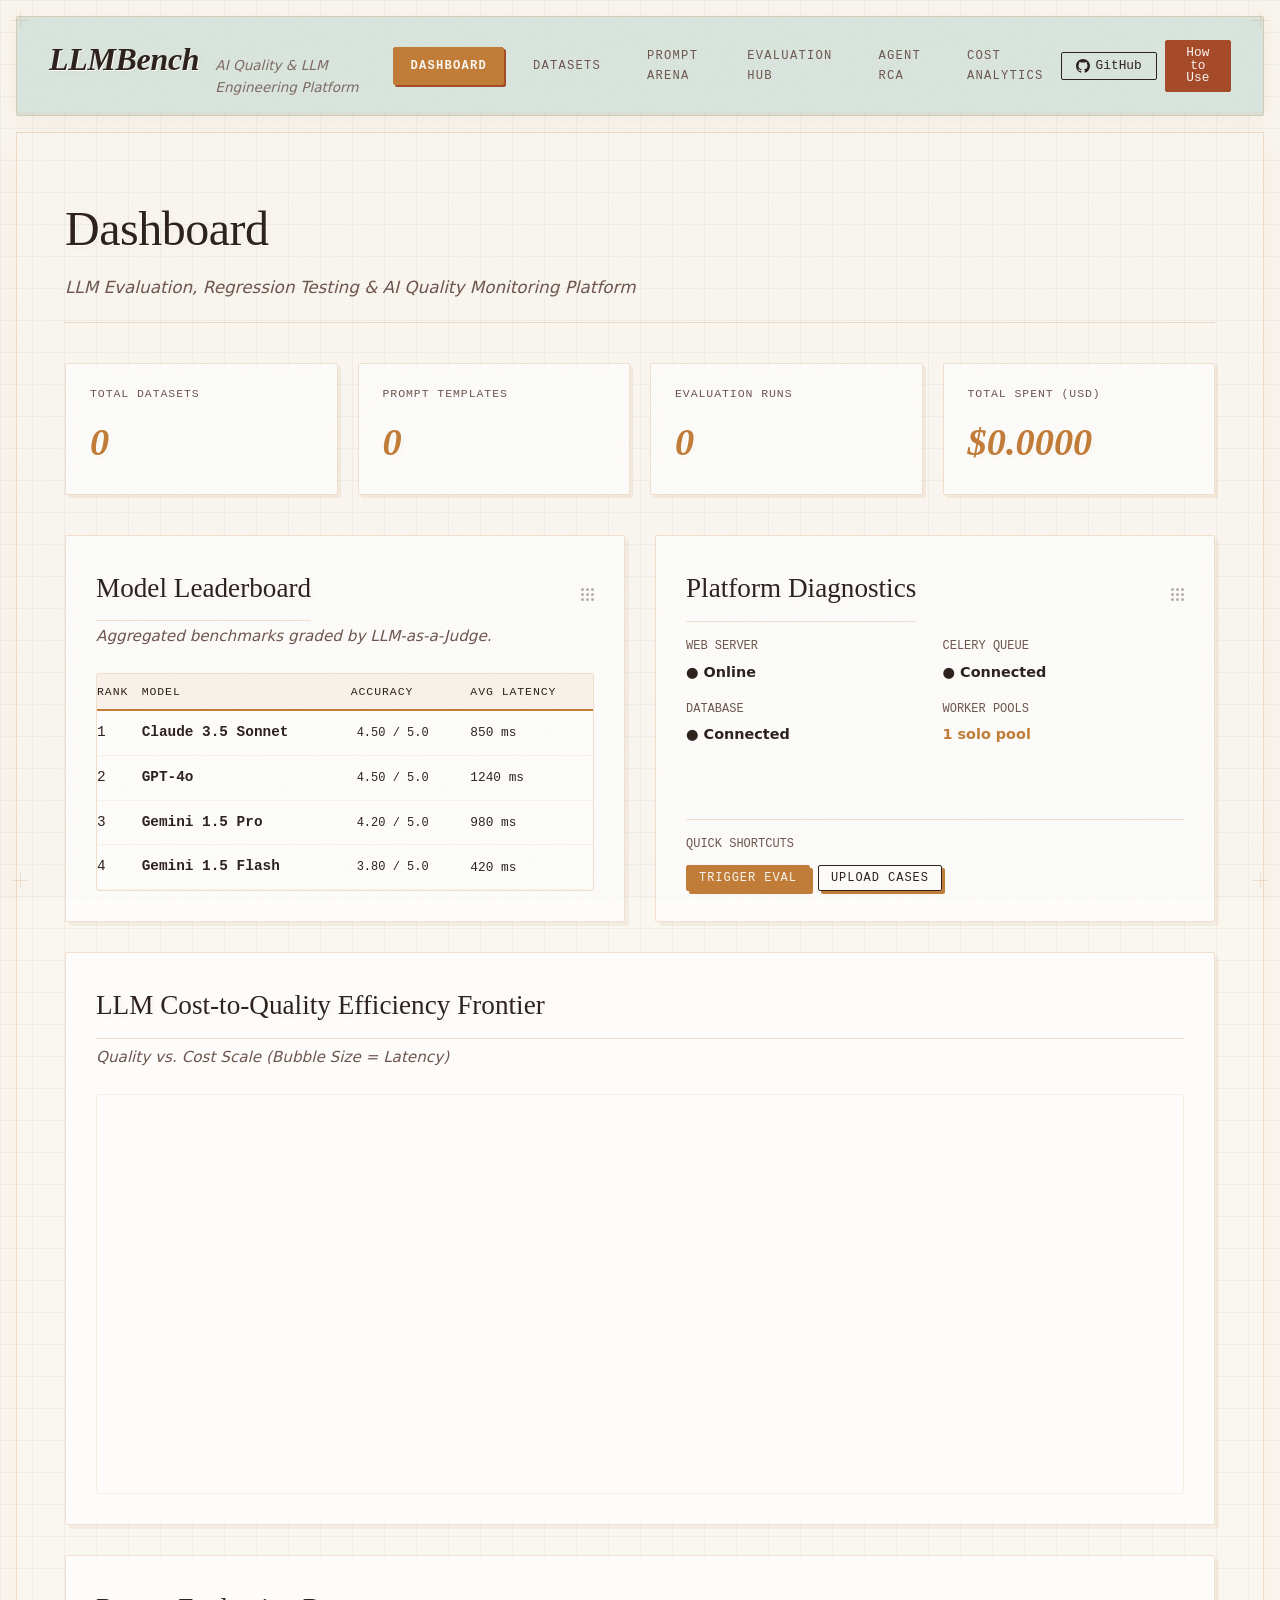
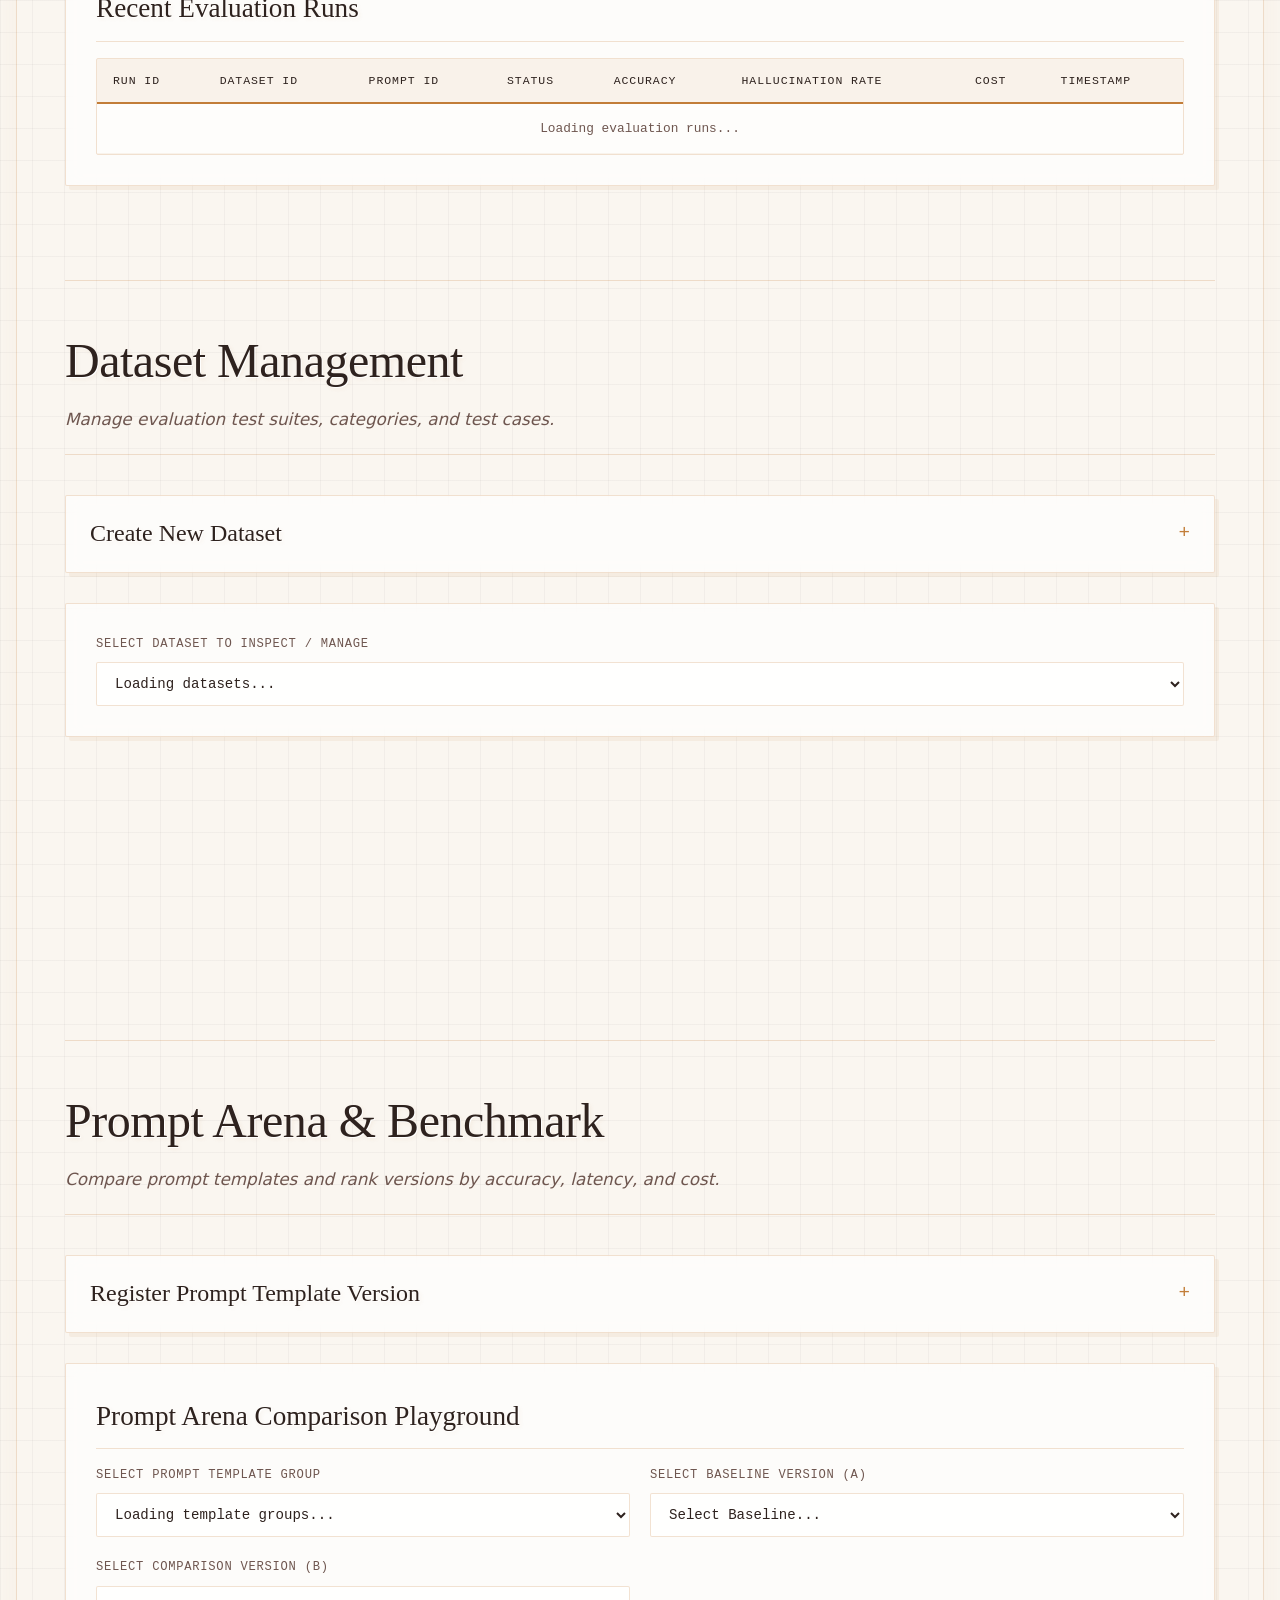
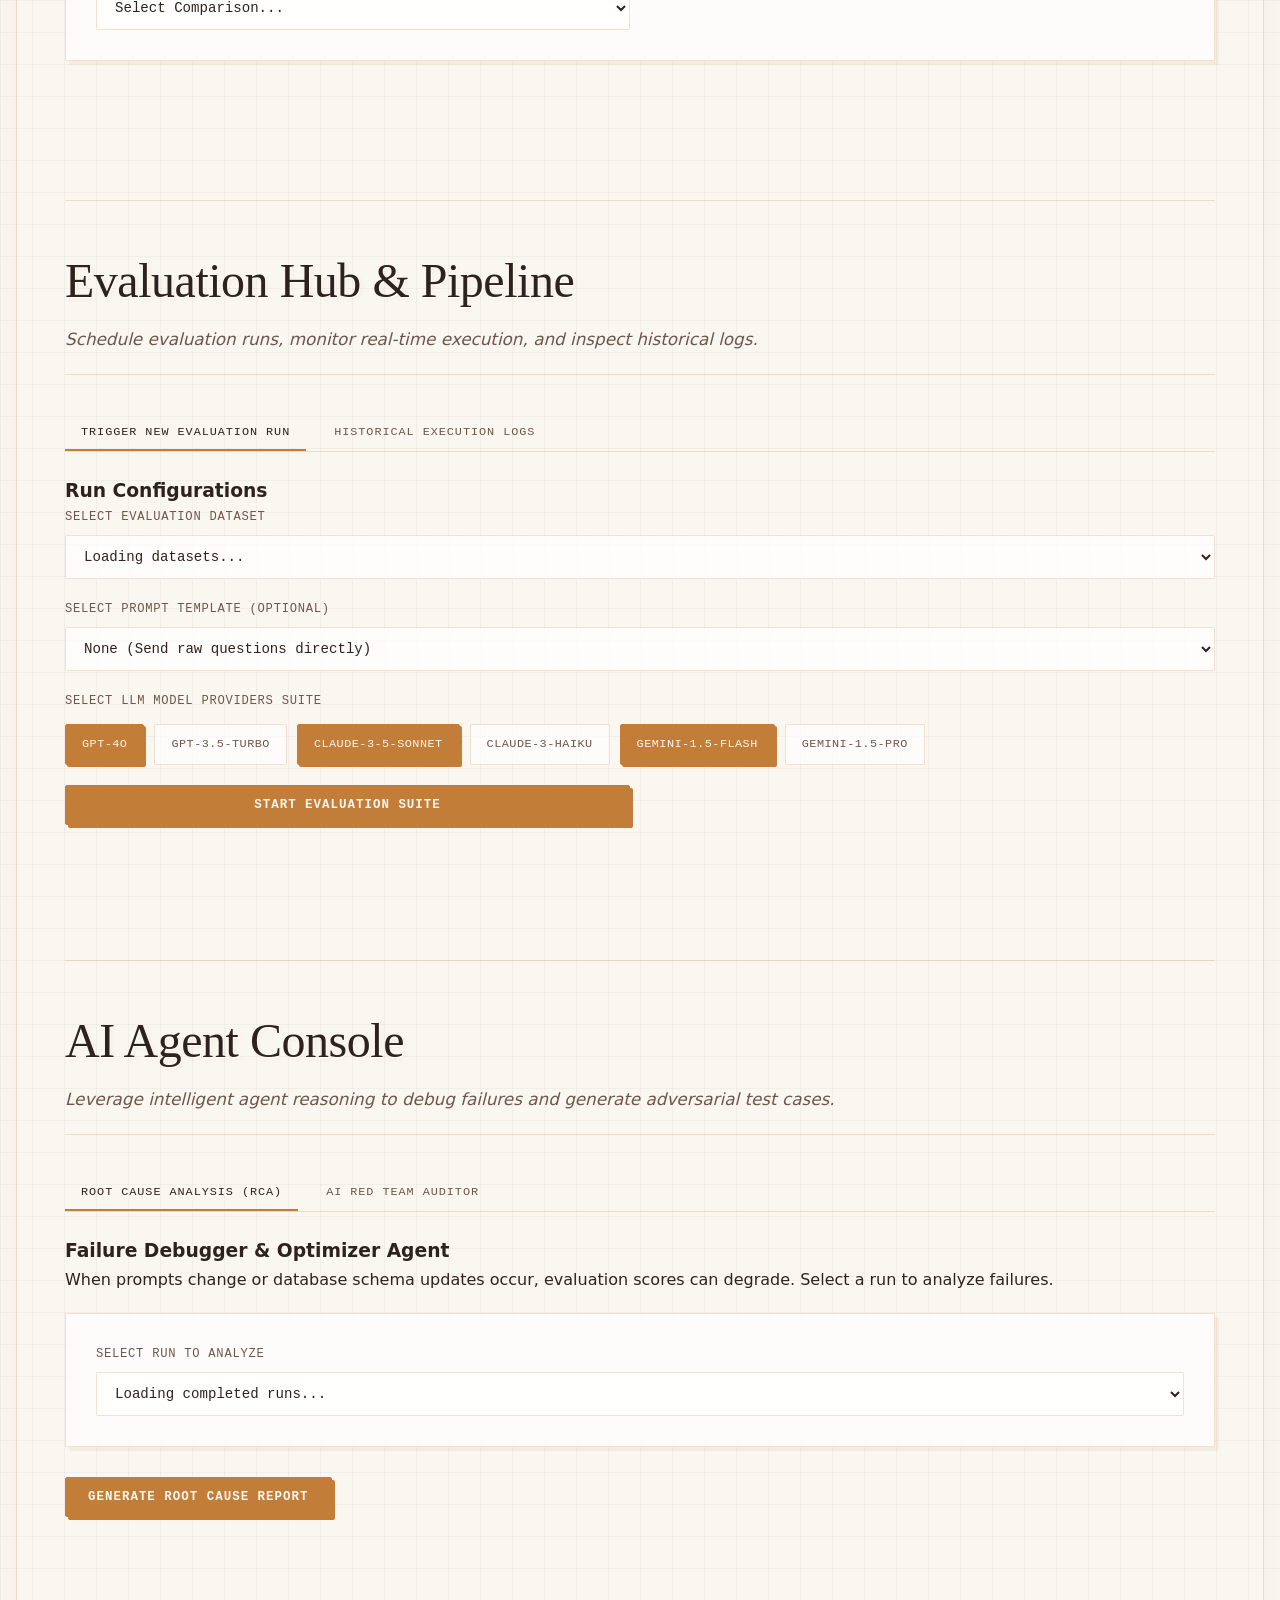
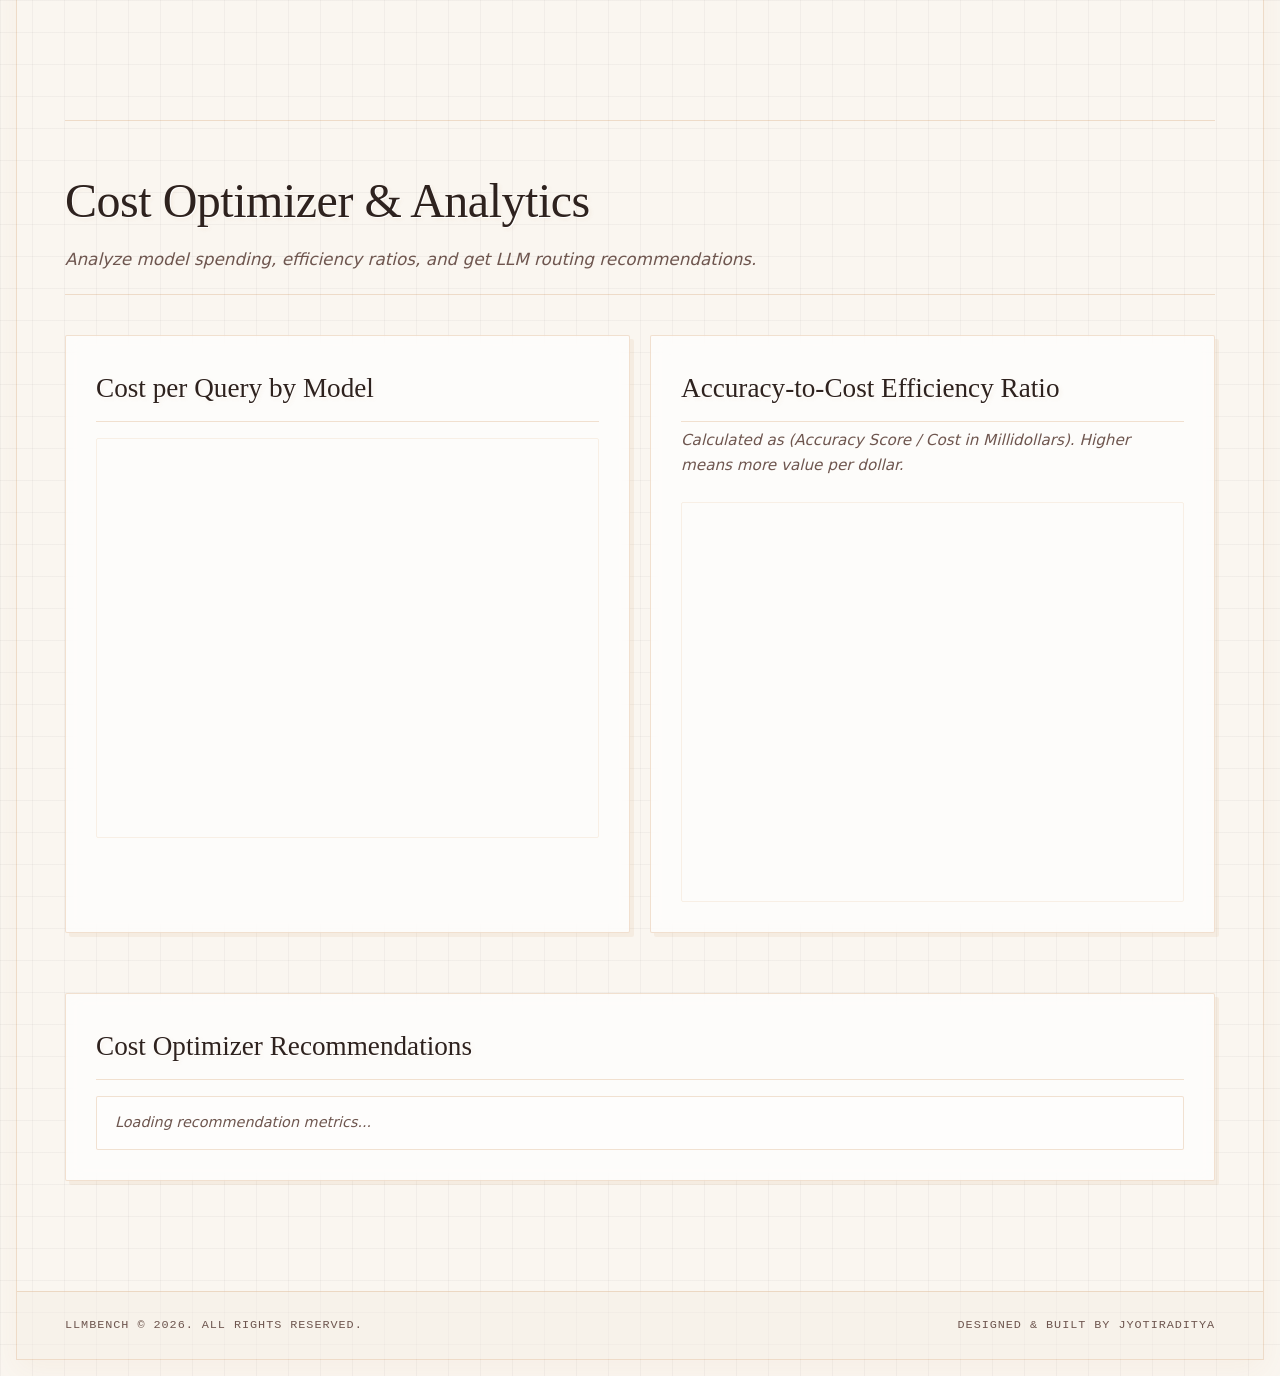
==== commit 2a020de3: "deploy: 51a95b9bb3d3ec9d6defa0eac45778dcd7117ec9" ====
--- a/index.html
+++ b/index.html
@@ -3,711 +3,761 @@
 <head>
     <meta charset="UTF-8">
     <meta name="viewport" content="width=device-width, initial-scale=1.0">
-    <title>LLMBench | Run #2 Evaluation Report</title>
-    <!-- Outfit Font & Plotly CDN -->
-    <link href="https://fonts.googleapis.com/css2?family=Outfit:wght@400;600;800&family=Inter:wght@400;500;700&display=swap" rel="stylesheet">
+    <title>LLMBench | AI Quality Engineering Platform</title>
+    <!-- Playfair Display, Plus Jakarta Sans, & JetBrains Mono Fonts -->
+    <link href="https://fonts.googleapis.com/css2?family=Playfair+Display:ital,wght@0,400..900;1,400..900&family=Plus+Jakarta+Sans:ital,wght@0,200..800;1,200..800&family=JetBrains+Mono:wght@400;500;600&display=swap" rel="stylesheet">
+    <!-- Plotly CDN -->
     <script src="https://cdn.plot.ly/plotly-2.24.0.min.js"></script>
-    <style>
-        :root {
-            --bg-color: #142718;
-            --card-bg: rgba(46, 91, 65, 0.25);
-            --border-color: rgba(152, 203, 176, 0.15);
-            --text-main: #E7EFE4;
-            --text-muted: #98CBB0;
-            --accent-green: #98CBB0;
-            --accent-pine: #2E5B41;
-            --accent-red: #F43F5E;
-            --accent-cream: #E7EFE4;
-        }
-
-        html {
-            scroll-behavior: smooth;
-        }
-
-        /* Custom Scrollbar */
-        ::-webkit-scrollbar {
-            width: 10px;
-            height: 10px;
-        }
-        ::-webkit-scrollbar-track {
-            background: var(--bg-color);
-        }
-        ::-webkit-scrollbar-thumb {
-            background: var(--accent-pine);
-            border-radius: 5px;
-        }
-        ::-webkit-scrollbar-thumb:hover {
-            background: var(--accent-green);
-        }
-
-        body {
-            background-color: var(--bg-color);
-            color: var(--text-main);
-            font-family: 'Inter', sans-serif;
-            margin: 0;
-            padding: 0 0 60px 0;
-            /* Subtly animated gradient backdrop matching our forest palette */
-            background-image: radial-gradient(circle at 10% 20%, rgba(46, 91, 65, 0.15) 0%, transparent 40%),
-                              radial-gradient(circle at 90% 80%, rgba(20, 39, 24, 0.2) 0%, transparent 50%);
-        }
-
-        /* --- Header Navigation --- */
-        .nav-bar {
-            position: sticky;
-            top: 0;
-            z-index: 100;
-            background: rgba(20, 39, 24, 0.75);
-            backdrop-filter: blur(12px);
-            -webkit-backdrop-filter: blur(12px);
-            border-bottom: 1px solid var(--border-color);
-            margin-bottom: 40px;
-            padding: 18px 24px;
-        }
-        
-        .nav-container {
-            max-width: 1200px;
-            margin: 0 auto;
-            display: flex;
-            justify-content: space-between;
-            align-items: center;
-        }
-        
-        .nav-logo {
-            font-family: 'Outfit', sans-serif;
-            font-weight: 800;
-            font-size: 1.4rem;
-            color: var(--accent-green);
-            letter-spacing: -0.02em;
-        }
-        
-        .nav-links a {
-            color: var(--text-main);
-            text-decoration: none;
-            margin-left: 24px;
-            font-weight: 600;
-            font-size: 0.95rem;
-            transition: color 0.3s ease;
-            position: relative;
-            padding-bottom: 6px;
-        }
-        
-        .nav-links a::after {
-            content: '';
-            position: absolute;
-            width: 0;
-            height: 2px;
-            bottom: 0;
-            left: 0;
-            background-color: var(--accent-green);
-            transition: width 0.3s ease;
-        }
-        
-        .nav-links a:hover::after {
-            width: 100%;
-        }
-        
-        .nav-links a:hover {
-            color: var(--accent-green);
-        }
-
-        .container {
-            max-width: 1200px;
-            margin: 0 auto;
-            padding: 0 20px;
-        }
-
-        header {
-            margin-bottom: 40px;
-            text-align: center;
-        }
-
-        h1 {
-            font-family: 'Outfit', sans-serif;
-            font-size: 2.8rem;
-            margin: 0 0 10px 0;
-            font-weight: 800;
-            color: var(--accent-cream);
-        }
-
-        .subtitle {
-            color: var(--text-muted);
-            font-size: 1.2rem;
-            margin: 0;
-        }
-
-        /* --- Scroll Entrance Animations --- */
-        .scroll-section {
-            opacity: 0;
-            transform: translateY(30px);
-            transition: opacity 0.8s cubic-bezier(0.16, 1, 0.3, 1), 
-                        transform 0.8s cubic-bezier(0.16, 1, 0.3, 1);
-        }
-        
-        .scroll-section.visible {
-            opacity: 1;
-            transform: translateY(0);
-        }
-
-        /* --- KPI Grid --- */
-        .kpi-grid {
-            display: grid;
-            grid-template-columns: repeat(auto-fit, minmax(220px, 1fr));
-            gap: 20px;
-            margin-bottom: 40px;
-        }
-
-        .kpi-card {
-            background-color: var(--card-bg);
-            border: 1px solid var(--border-color);
-            border-radius: 12px;
-            padding: 24px;
-            box-shadow: 0 4px 12px -2px rgba(20, 39, 24, 0.5);
-            backdrop-filter: blur(10px);
-            cursor: pointer;
-            transition: transform 0.4s cubic-bezier(0.16, 1, 0.3, 1), 
-                        border-color 0.4s ease, 
-                        box-shadow 0.4s ease;
-        }
-
-        .kpi-card:hover {
-            transform: translateY(-6px);
-            border-color: var(--accent-green);
-            box-shadow: 0 12px 24px -10px rgba(152, 203, 176, 0.4);
-        }
-
-        .kpi-label {
-            color: var(--text-muted);
-            font-size: 0.875rem;
-            font-weight: 600;
-            text-transform: uppercase;
-            letter-spacing: 0.05em;
-            margin-bottom: 8px;
-        }
-
-        .kpi-value {
-            font-family: 'Outfit', sans-serif;
-            font-size: 2rem;
-            font-weight: 700;
-            color: var(--accent-green);
-        }
-
-        /* --- Layout Sections --- */
-        .section-grid {
-            display: grid;
-            grid-template-columns: 1fr;
-            gap: 30px;
-            margin-bottom: 40px;
-        }
-
-        @media (min-width: 900px) {
-            .section-grid {
-                grid-template-columns: 2fr 1fr;
-            }
-        }
-
-        .card {
-            background-color: var(--card-bg);
-            border: 1px solid var(--border-color);
-            border-radius: 12px;
-            padding: 24px;
-            box-shadow: 0 4px 12px -2px rgba(20, 39, 24, 0.4);
-            backdrop-filter: blur(10px);
-            transition: transform 0.4s cubic-bezier(0.16, 1, 0.3, 1), 
-                        border-color 0.4s ease, 
-                        box-shadow 0.4s ease;
-        }
-
-        .card:hover {
-            transform: translateY(-6px);
-            border-color: rgba(152, 203, 176, 0.4);
-            box-shadow: 0 12px 24px -10px rgba(46, 91, 65, 0.6);
-        }
-
-        h2 {
-            font-family: 'Outfit', sans-serif;
-            font-size: 1.5rem;
-            margin-top: 0;
-            margin-bottom: 20px;
-            font-weight: 600;
-            border-bottom: 1px solid var(--border-color);
-            padding-bottom: 10px;
-            color: var(--accent-cream);
-        }
-
-        .metadata-list {
-            list-style: none;
-            padding: 0;
-            margin: 0;
-        }
-
-        .metadata-list li {
-            display: flex;
-            justify-content: space-between;
-            padding: 12px 0;
-            border-bottom: 1px solid rgba(255, 255, 255, 0.05);
-        }
-
-        .metadata-list li:last-child {
-            border-bottom: none;
-        }
-
-        .metadata-label {
-            color: var(--text-muted);
-            font-weight: 500;
-        }
-
-        .metadata-value {
-            font-weight: 600;
-        }
-
-        /* --- Chart slots --- */
-        .chart-container {
-            width: 100%;
-            height: 400px;
-        }
-
-        /* --- Results Table --- */
-        .table-card {
-            animation: fadeInUp 0.9s cubic-bezier(0.16, 1, 0.3, 1) both;
-            animation-delay: 0.35s;
-        }
-
-        .table-container {
-            overflow-x: auto;
-            margin-top: 20px;
-        }
-
-        table {
-            width: 100%;
-            border-collapse: collapse;
-            text-align: left;
-            font-size: 0.9rem;
-        }
-
-        th {
-            background-color: rgba(46, 91, 65, 0.2);
-            color: var(--text-main);
-            font-weight: 600;
-            padding: 14px 16px;
-            border-bottom: 2px solid var(--border-color);
-        }
-
-        td {
-            padding: 14px 16px;
-            border-bottom: 1px solid rgba(255, 255, 255, 0.05);
-            vertical-align: top;
-            max-width: 300px;
-            word-wrap: break-word;
-        }
-
-        tr:hover {
-            background-color: rgba(255, 255, 255, 0.02);
-        }
-
-        .badge {
-            display: inline-block;
-            padding: 4px 8px;
-            border-radius: 4px;
-            font-size: 0.75rem;
-            font-weight: 600;
-            text-transform: uppercase;
-        }
-
-        .badge-status-completed {
-            background-color: rgba(152, 203, 176, 0.15);
-            color: var(--accent-green);
-            border: 1px solid rgba(152, 203, 176, 0.3);
-        }
-
-        .score {
-            font-weight: 700;
-            color: var(--accent-green);
-        }
-
-        /* --- Search & Filters --- */
-        .search-filter-container {
-            display: flex;
-            flex-direction: column;
-            gap: 20px;
-            margin-bottom: 24px;
-        }
-        @media (min-width: 768px) {
-            .search-filter-container {
-                flex-direction: row;
-                justify-content: space-between;
-                align-items: center;
-            }
-        }
-        .form-input {
-            background-color: var(--card-bg);
-            border: 1px solid var(--border-color);
-            color: var(--text-main);
-            padding: 12px 18px;
-            border-radius: 8px;
-            font-size: 0.95rem;
-            outline: none;
-            width: 100%;
-            max-width: 400px;
-            transition: border-color 0.3s ease;
-        }
-        .form-input:focus {
-            border-color: var(--accent-green);
-        }
-        .filter-group {
-            display: flex;
-            align-items: center;
-            gap: 10px;
-            flex-wrap: wrap;
-        }
-        .filter-label {
-            color: var(--text-muted);
-            font-size: 0.9rem;
-            font-weight: 600;
-        }
-        .filter-btn {
-            background-color: transparent;
-            border: 1px solid var(--border-color);
-            color: var(--text-muted);
-            padding: 8px 16px;
-            border-radius: 6px;
-            font-size: 0.875rem;
-            font-weight: 600;
-            cursor: pointer;
-            transition: all 0.3s ease;
-        }
-        .filter-btn:hover, .filter-btn.active {
-            background-color: var(--accent-pine);
-            color: var(--text-main);
-            border-color: var(--accent-green);
-        }
-        th.sortable {
-            cursor: pointer;
-            user-select: none;
-            position: relative;
-        }
-        th.sortable:hover {
-            background-color: rgba(46, 91, 65, 0.4);
-            color: var(--accent-green);
-        }
-        th.sortable::after {
-            content: ' ↕';
-            font-size: 0.75rem;
-            opacity: 0.5;
-        }
-        th.sortable.asc::after {
-            content: ' ↑';
-            opacity: 1;
-            color: var(--accent-green);
-        }
-        th.sortable.desc::after {
-            content: ' ↓';
-            opacity: 1;
-            color: var(--accent-green);
-        }
-    </style>
+    <link rel="stylesheet" href="style.css?v=1.0.1">
 </head>
 <body>
-    <!-- Sticky Navigation Bar -->
-    <div class="nav-bar">
-        <div class="nav-container">
-            <span class="nav-logo">LLMBench</span>
-            <div class="nav-links">
-                <a href="#summary">Summary</a>
-                <a href="#charts">Metrics Chart</a>
-                <a href="#results">Detailed Results</a>
+    <!-- Viewport Register Marks (anchormem style) -->
+    <div class="vp-corner tl"></div>
+    <div class="vp-corner tr"></div>
+    <div class="vp-corner bl"></div>
+    <div class="vp-corner br"></div>
+
+    <!-- Top Sticky Header Navigation (anchormem.me layout style) -->
+    <header class="masthead">
+        <div class="brand">
+            <span class="brand-logo">LLMBench</span>
+            <span class="tagline">AI Quality &amp; LLM Engineering Platform</span>
+        </div>
+        <nav class="sidebar-menu">
+            <a href="#dashboard" class="menu-item active">Dashboard</a>
+            <a href="#datasets" class="menu-item">Datasets</a>
+            <a href="#arena" class="menu-item">Prompt Arena</a>
+            <a href="#hub" class="menu-item">Evaluation Hub</a>
+            <a href="#rca" class="menu-item">Agent RCA</a>
+            <a href="#cost" class="menu-item">Cost Analytics</a>
+        </nav>
+        <div class="top-actions">
+            <a href="https://github.com/Jyotiraditya21-bug/LLMBench" target="_blank" class="top-btn github-btn">
+                <svg width="14" height="14" viewBox="0 0 24 24" fill="currentColor" style="vertical-align:middle;margin-right:6px;"><path d="M12 0c-6.626 0-12 5.373-12 12 0 5.302 3.438 9.8 8.207 11.387.599.111.793-.261.793-.577v-2.234c-3.338.726-4.033-1.416-4.033-1.416-.546-1.387-1.333-1.756-1.333-1.756-1.089-.745.083-.729.083-.729 1.205.084 1.839 1.237 1.839 1.237 1.07 1.834 2.807 1.304 3.492.997.107-.775.418-1.305.762-1.604-2.665-.305-5.467-1.334-5.467-5.931 0-1.311.469-2.381 1.236-3.221-.124-.303-.535-1.524.117-3.176 0 0 1.008-.322 3.301 1.23.957-.266 1.983-.399 3.003-.404 1.02.005 2.047.138 3.006.404 2.291-1.552 3.297-1.23 3.297-1.23.653 1.653.242 2.874.118 3.176.77.84 1.235 1.911 1.235 3.221 0 4.609-2.807 5.624-5.479 5.921.43.372.823 1.102.823 2.222v3.293c0 .319.192.694.801.576 4.765-1.589 8.199-6.086 8.199-11.386 0-6.627-5.373-12-12-12z"/></svg>GitHub
+            </a>
+            <button class="top-btn guide-btn" onclick="openProductGuide()">
+                How to Use
+            </button>
+        </div>
+        <!-- Viewport Scroll Indicator Line -->
+        <div class="scroll-progress-container">
+            <div id="scroll-progress" class="scroll-progress-bar"></div>
+        </div>
+    </header>
+
+    <div class="app-layout">
+
+        <!-- Main Content Area -->
+        <main class="main-content">
+            <!-- 1. Dashboard Tab -->
+            <section id="dashboard" class="scroll-section">
+                <header class="tab-header">
+                    <h1>Dashboard</h1>
+                    <p class="tab-subtitle">LLM Evaluation, Regression Testing & AI Quality Monitoring Platform</p>
+                </header>
+                
+                <div class="kpi-grid">
+                    <div class="kpi-card">
+                        <div class="kpi-label">Total Datasets</div>
+                        <div id="kpi-datasets" class="kpi-value">0</div>
+                    </div>
+                    <div class="kpi-card">
+                        <div class="kpi-label">Prompt Templates</div>
+                        <div id="kpi-prompts" class="kpi-value">0</div>
+                    </div>
+                    <div class="kpi-card">
+                        <div class="kpi-label">Evaluation Runs</div>
+                        <div id="kpi-runs" class="kpi-value">0</div>
+                    </div>
+                    <div class="kpi-card">
+                        <div class="kpi-label">Total Spent (USD)</div>
+                        <div id="kpi-cost" class="kpi-value">$0.0000</div>
+                    </div>
+                </div>
+
+                <!-- Leaderboard & System Diagnostics Layout -->
+                <div class="flex-row" style="gap: 30px; margin-bottom: 30px; flex-wrap: wrap;">
+                    <div class="card col-half" style="margin: 0; flex: 1; min-width: 320px;">
+                        <div class="card-header-grip" style="display: flex; justify-content: space-between; align-items: center; margin-bottom: 12px;">
+                            <h2 style="margin: 0;">Model Leaderboard</h2>
+                            <div class="grip-handle"><span></span><span></span><span></span><span></span><span></span><span></span><span></span><span></span><span></span></div>
+                        </div>
+                        <p class="card-description">Aggregated benchmarks graded by LLM-as-a-Judge.</p>
+                        <div class="table-container">
+                            <table style="width: 100%; font-size: 0.9rem; border-collapse: collapse;">
+                                <thead>
+                                    <tr style="border-bottom: 1px solid var(--border-color); text-align: left;">
+                                        <th style="padding: 8px 0;">Rank</th>
+                                        <th style="padding: 8px 0;">Model</th>
+                                        <th style="padding: 8px 0;">Accuracy</th>
+                                        <th style="padding: 8px 0;">Avg Latency</th>
+                                    </tr>
+                                </thead>
+                                <tbody>
+                                    <tr style="border-bottom: 1px solid rgba(194,125,56,0.08);">
+                                        <td style="padding: 10px 0;">1</td>
+                                        <td style="padding: 10px 0;"><strong>Claude 3.5 Sonnet</strong></td>
+                                        <td style="padding: 10px 0;"><span class="badge badge-status-completed" style="font-size:0.75rem; padding: 2px 6px;">4.50 / 5.0</span></td>
+                                        <td style="padding: 10px 0; font-family: var(--font-mono); font-size: 0.8rem;">850 ms</td>
+                                    </tr>
+                                    <tr style="border-bottom: 1px solid rgba(194,125,56,0.08);">
+                                        <td style="padding: 10px 0;">2</td>
+                                        <td style="padding: 10px 0;"><strong>GPT-4o</strong></td>
+                                        <td style="padding: 10px 0;"><span class="badge badge-status-completed" style="font-size:0.75rem; padding: 2px 6px;">4.50 / 5.0</span></td>
+                                        <td style="padding: 10px 0; font-family: var(--font-mono); font-size: 0.8rem;">1240 ms</td>
+                                    </tr>
+                                    <tr style="border-bottom: 1px solid rgba(194,125,56,0.08);">
+                                        <td style="padding: 10px 0;">3</td>
+                                        <td style="padding: 10px 0;"><strong>Gemini 1.5 Pro</strong></td>
+                                        <td style="padding: 10px 0;"><span class="badge badge-status-completed" style="font-size:0.75rem; padding: 2px 6px;">4.20 / 5.0</span></td>
+                                        <td style="padding: 10px 0; font-family: var(--font-mono); font-size: 0.8rem;">980 ms</td>
+                                    </tr>
+                                    <tr>
+                                        <td style="padding: 10px 0;">4</td>
+                                        <td style="padding: 10px 0;"><strong>Gemini 1.5 Flash</strong></td>
+                                        <td style="padding: 10px 0;"><span class="badge badge-status-completed" style="font-size:0.75rem; padding: 2px 6px;">3.80 / 5.0</span></td>
+                                        <td style="padding: 10px 0; font-family: var(--font-mono); font-size: 0.8rem;">420 ms</td>
+                                    </tr>
+                                </tbody>
+                            </table>
+                        </div>
+                    </div>
+                    
+                    <div class="card col-half" style="margin: 0; flex: 1; min-width: 320px; display: flex; flex-direction: column; justify-content: space-between;">
+                        <div>
+                            <div class="card-header-grip" style="display: flex; justify-content: space-between; align-items: center; margin-bottom: 15px;">
+                                <h2 style="margin: 0;">Platform Diagnostics</h2>
+                                <div class="grip-handle"><span></span><span></span><span></span><span></span><span></span><span></span><span></span><span></span><span></span></div>
+                            </div>
+                            <div style="display: grid; grid-template-columns: repeat(2, 1fr); gap: 15px; font-size: 0.9rem;">
+                                <div style="display: flex; flex-direction: column;">
+                                    <span style="color: var(--text-muted); font-size: 0.75rem; text-transform: uppercase; font-family: var(--font-mono);">Web Server</span>
+                                    <span style="color: var(--accent-emerald); font-weight: 600; margin-top: 4px;">● Online</span>
+                                </div>
+                                <div style="display: flex; flex-direction: column;">
+                                    <span style="color: var(--text-muted); font-size: 0.75rem; text-transform: uppercase; font-family: var(--font-mono);">Celery Queue</span>
+                                    <span style="color: var(--accent-emerald); font-weight: 600; margin-top: 4px;">● Connected</span>
+                                </div>
+                                <div style="display: flex; flex-direction: column;">
+                                    <span style="color: var(--text-muted); font-size: 0.75rem; text-transform: uppercase; font-family: var(--font-mono);">Database</span>
+                                    <span style="color: var(--accent-emerald); font-weight: 600; margin-top: 4px;">● Connected</span>
+                                </div>
+                                <div style="display: flex; flex-direction: column;">
+                                    <span style="color: var(--text-muted); font-size: 0.75rem; text-transform: uppercase; font-family: var(--font-mono);">Worker Pools</span>
+                                    <span style="color: var(--accent-green); font-weight: 600; margin-top: 4px;">1 solo pool</span>
+                                </div>
+                            </div>
+                        </div>
+                        <div style="border-top: 1px solid var(--border-color); padding-top: 15px; margin-top: 20px;">
+                            <span style="color: var(--text-muted); font-size: 0.75rem; text-transform: uppercase; font-family: var(--font-mono); display: block; margin-bottom: 10px;">Quick Shortcuts</span>
+                            <div style="display: flex; gap: 8px;">
+                                <a href="#hub" class="btn primary-btn top-btn" style="text-decoration: none; font-size: 0.75rem; padding: 6px 12px;">Trigger Eval</a>
+                                <a href="#datasets" class="btn top-btn github-btn" style="text-decoration: none; font-size: 0.75rem; padding: 6px 12px;">Upload Cases</a>
+                            </div>
+                        </div>
+                    </div>
+                </div>
+
+                <div class="card chart-card">
+                    <h2>LLM Cost-to-Quality Efficiency Frontier</h2>
+                    <p class="card-description">Quality vs. Cost Scale (Bubble Size = Latency)</p>
+                    <div id="frontier-chart" class="chart-container"></div>
+                </div>
+
+                <div class="card">
+                    <h2>Recent Evaluation Runs</h2>
+                    <div class="table-container">
+                        <table>
+                            <thead>
+                                <tr>
+                                    <th>Run ID</th>
+                                    <th>Dataset ID</th>
+                                    <th>Prompt ID</th>
+                                    <th>Status</th>
+                                    <th>Accuracy</th>
+                                    <th>Hallucination Rate</th>
+                                    <th>Cost</th>
+                                    <th>Timestamp</th>
+                                </tr>
+                            </thead>
+                            <tbody id="recent-runs-table-body">
+                                <tr>
+                                    <td colspan="8" class="text-center text-muted">Loading evaluation runs...</td>
+                                </tr>
+                            </tbody>
+                        </table>
+                    </div>
+                </div>
+            </section>
+
+            <!-- 2. Datasets Tab -->
+            <section id="datasets" class="scroll-section">
+                <header class="tab-header">
+                    <h1>Dataset Management</h1>
+                    <p class="tab-subtitle">Manage evaluation test suites, categories, and test cases.</p>
+                </header>
+
+                <div class="card expander-card">
+                    <div class="expander-header" onclick="toggleExpander('create-dataset-expander')">
+                        <span class="expander-title">Create New Dataset</span>
+                        <span class="expander-icon">+</span>
+                    </div>
+                    <div id="create-dataset-expander" class="expander-content hidden">
+                        <form id="create-dataset-form" class="form-grid">
+                            <div class="form-group">
+                                <label for="ds-name">Dataset Name</label>
+                                <input type="text" id="ds-name" required placeholder="e.g. Customer Support Core QA">
+                            </div>
+                            <div class="form-group">
+                                <label for="ds-version">Version</label>
+                                <input type="text" id="ds-version" value="1.0.0" required placeholder="e.g. 1.0.0">
+                            </div>
+                            <div class="form-group">
+                                <label for="ds-category">Primary Evaluation Domain</label>
+                                <select id="ds-category">
+                                    <option value="factual">factual</option>
+                                    <option value="reasoning" selected>reasoning</option>
+                                    <option value="hallucination">hallucination</option>
+                                    <option value="tone">tone</option>
+                                    <option value="safety">safety</option>
+                                    <option value="adversarial">adversarial</option>
+                                    <option value="rag">rag</option>
+                                </select>
+                            </div>
+                            <div class="form-group full-width">
+                                <label for="ds-description">Description</label>
+                                <textarea id="ds-description" placeholder="Enter dataset goals or source notes..."></textarea>
+                            </div>
+                            <button type="submit" class="btn primary-btn">Create Dataset</button>
+                        </form>
+                    </div>
+                </div>
+
+                <div class="card selector-card">
+                    <label for="ds-selector">Select Dataset to Inspect / Manage</label>
+                    <select id="ds-selector" onchange="loadSelectedDataset()">
+                        <option value="">Loading datasets...</option>
+                    </select>
+                </div>
+
+                <div id="dataset-details-container" class="hidden">
+                    <div class="card bg-accent-pine">
+                        <h2 id="inspect-ds-title">Dataset Details</h2>
+                        <div class="metadata-row">
+                            <span>Version: <strong id="inspect-ds-version">1.0.0</strong></span>
+                            <span>Category: <strong id="inspect-ds-category">reasoning</strong></span>
+                        </div>
+                        <p id="inspect-ds-description" class="text-muted">No description provided.</p>
+                    </div>
+
+                    <!-- Inner tabs for managing dataset test cases -->
+                    <div class="inner-tabs-container">
+                        <div class="inner-tabs">
+                            <button class="inner-tab-btn active" onclick="switchInnerTab('cases-list', this)">Test Cases List</button>
+                            <button class="inner-tab-btn" onclick="switchInnerTab('cases-upload', this)">Batch Upload JSON</button>
+                            <button class="inner-tab-btn" onclick="switchInnerTab('cases-add-single', this)">Add Single Case</button>
+                        </div>
+                        
+                        <div class="inner-tab-content">
+                            <!-- Inner Tab 1: List -->
+                            <div id="inner-tab-cases-list" class="inner-tab-panel active">
+                                <div class="table-container">
+                                    <table>
+                                        <thead>
+                                            <tr>
+                                                <th>ID</th>
+                                                <th>Category</th>
+                                                <th>Question</th>
+                                                <th>Expected Output (Ground Truth)</th>
+                                                <th>Actions</th>
+                                            </tr>
+                                        </thead>
+                                        <tbody id="testcases-table-body">
+                                            <tr>
+                                                <td colspan="5" class="text-center text-muted">No test cases in this dataset.</td>
+                                            </tr>
+                                        </tbody>
+                                    </table>
+                                </div>
+                                <div class="card inline-form-card" style="margin-top: 24px;">
+                                    <h3>Delete Test Case</h3>
+                                    <div class="flex-row">
+                                        <select id="delete-tc-selector">
+                                            <option value="">Select ID...</option>
+                                        </select>
+                                        <button class="btn danger-btn" onclick="deleteTestCase()">Delete Selected Case</button>
+                                    </div>
+                                </div>
+                            </div>
+
+                            <!-- Inner Tab 2: Upload -->
+                            <div id="inner-tab-cases-upload" class="inner-tab-panel">
+                                <h3>Upload JSON Test Cases Array</h3>
+                                <pre class="code-block"><code>[
+  {
+    "question": "What is diabetes?",
+    "ground_truth": "Diabetes is a chronic disease where the body cannot regulate glucose...",
+    "category": "factual",
+    "meta_data": {"difficulty": "easy"}
+  }
+]</code></pre>
+                                <div class="form-group">
+                                    <label for="upload-json-input">Paste JSON Array Content</label>
+                                    <textarea id="upload-json-input" rows="8" placeholder="Paste valid JSON list here..."></textarea>
+                                </div>
+                                <button class="btn primary-btn" onclick="uploadBatchTestCases()">Upload and Save Batch</button>
+                            </div>
+
+                            <!-- Inner Tab 3: Add Single -->
+                            <div id="inner-tab-cases-add-single" class="inner-tab-panel">
+                                <h3>Append Single Test Case</h3>
+                                <form id="add-single-case-form" class="form-grid">
+                                    <div class="form-group full-width">
+                                        <label for="tc-question">Question / Input Prompt</label>
+                                        <textarea id="tc-question" required placeholder="e.g. Write a brief history of AI."></textarea>
+                                    </div>
+                                    <div class="form-group full-width">
+                                        <label for="tc-ground-truth">Ground Truth / Expected Output</label>
+                                        <textarea id="tc-ground-truth" required placeholder="e.g. Artificial Intelligence started in the 1950s with Alan Turing..."></textarea>
+                                    </div>
+                                    <div class="form-group">
+                                        <label for="tc-category">TestCase Category Tag</label>
+                                        <input type="text" id="tc-category" value="reasoning" required>
+                                    </div>
+                                    <div class="form-group">
+                                        <label for="tc-metadata">Metadata (JSON dict)</label>
+                                        <input type="text" id="tc-metadata" value="{}">
+                                    </div>
+                                    <button type="submit" class="btn primary-btn">Save Test Case</button>
+                                </form>
+                            </div>
+                        </div>
+                    </div>
+                </div>
+            </section>
+
+            <!-- 3. Prompt Arena Tab -->
+            <section id="arena" class="scroll-section">
+                <header class="tab-header">
+                    <h1>Prompt Arena & Benchmark</h1>
+                    <p class="tab-subtitle">Compare prompt templates and rank versions by accuracy, latency, and cost.</p>
+                </header>
+
+                <div class="card expander-card">
+                    <div class="expander-header" onclick="toggleExpander('create-prompt-expander')">
+                        <span class="expander-title">Register Prompt Template Version</span>
+                        <span class="expander-icon">+</span>
+                    </div>
+                    <div id="create-prompt-expander" class="expander-content hidden">
+                        <form id="create-prompt-form" class="form-grid">
+                            <div class="form-group">
+                                <label for="pr-name">Template Name</label>
+                                <input type="text" id="pr-name" required placeholder="e.g. Reasoning Scaffold Prompt">
+                            </div>
+                            <div class="form-group">
+                                <label for="pr-version">Version Tag</label>
+                                <input type="text" id="pr-version" required placeholder="e.g. V1.0">
+                            </div>
+                            <div class="form-group full-width">
+                                <label for="pr-system">System Instruction Context</label>
+                                <textarea id="pr-system" placeholder="e.g. You are a helpful assistant..."></textarea>
+                            </div>
+                            <div class="form-group full-width">
+                                <label for="pr-user">User Template Text</label>
+                                <textarea id="pr-user" required placeholder="Answer the question: {{question}}"></textarea>
+                            </div>
+                            <div class="form-group full-width">
+                                <label for="pr-description">Release Notes</label>
+                                <input type="text" id="pr-description" placeholder="What changed in this template?">
+                            </div>
+                            <button type="submit" class="btn primary-btn">Register Template</button>
+                        </form>
+                    </div>
+                </div>
+
+                <div class="card">
+                    <h2>Prompt Arena Comparison Playground</h2>
+                    <div class="comparison-selectors form-grid">
+                        <div class="form-group">
+                            <label for="arena-group-selector">Select Prompt Template Group</label>
+                            <select id="arena-group-selector" onchange="loadArenaGroupVersions()">
+                                <option value="">Loading template groups...</option>
+                            </select>
+                        </div>
+                        <div class="form-group">
+                            <label for="arena-base-selector">Select Baseline Version (A)</label>
+                            <select id="arena-base-selector" onchange="renderArenaComparison()">
+                                <option value="">Select Baseline...</option>
+                            </select>
+                        </div>
+                        <div class="form-group">
+                            <label for="arena-comp-selector">Select Comparison Version (B)</label>
+                            <select id="arena-comp-selector" onchange="renderArenaComparison()">
+                                <option value="">Select Comparison...</option>
+                            </select>
+                        </div>
+                    </div>
+
+                    <div id="arena-comparison-sidebyside" class="flex-row hidden">
+                        <div class="comparison-box">
+                            <div class="box-header">Baseline Prompt (A)</div>
+                            <div class="box-body">
+                                <strong>System Prompt:</strong>
+                                <pre><code id="arena-base-system">None</code></pre>
+                                <strong>User Template:</strong>
+                                <pre><code id="arena-base-user">User Template</code></pre>
+                            </div>
+                        </div>
+                        <div class="comparison-box">
+                            <div class="box-header">Comparison Prompt (B)</div>
+                            <div class="box-body">
+                                <strong>System Prompt:</strong>
+                                <pre><code id="arena-comp-system">None</code></pre>
+                                <strong>User Template:</strong>
+                                <pre><code id="arena-comp-user">User Template</code></pre>
+                            </div>
+                        </div>
+                    </div>
+                </div>
+
+                <div id="arena-regression-panel" class="card hidden">
+                    <h2>Regression Check & Deltas</h2>
+                    <div class="form-grid">
+                        <div class="form-group">
+                            <label for="arena-base-run-selector">Select Run for Baseline (A)</label>
+                            <select id="arena-base-run-selector">
+                                <option value="">Select Baseline Run...</option>
+                            </select>
+                        </div>
+                        <div class="form-group">
+                            <label for="arena-comp-run-selector">Select Run for Comparison (B)</label>
+                            <select id="arena-comp-run-selector">
+                                <option value="">Select Comparison Run...</option>
+                            </select>
+                        </div>
+                    </div>
+                    <button class="btn primary-btn" onclick="triggerRegressionReport()">Trigger Regression Analysis Report</button>
+
+                    <!-- Regression Report Metrics Display -->
+                    <div id="regression-report-container" class="hidden" style="margin-top: 30px;">
+                        <h3 class="success-heading">Regression Report Generated Successfully</h3>
+                        
+                        <div class="kpi-grid">
+                            <div class="kpi-card">
+                                <div class="kpi-label">Average Accuracy Delta</div>
+                                <div id="reg-kpi-accuracy" class="kpi-value">+0.00</div>
+                                <div id="reg-sub-accuracy" class="kpi-label" style="text-transform:none; margin-top:5px;">Baseline: 0.00</div>
+                            </div>
+                            <div class="kpi-card">
+                                <div class="kpi-label">Avg Latency Delta</div>
+                                <div id="reg-kpi-latency" class="kpi-value">+0.0 ms</div>
+                                <div class="kpi-label" style="text-transform:none; margin-top:5px;">Lower is better</div>
+                            </div>
+                            <div class="kpi-card">
+                                <div class="kpi-label">Cost Delta</div>
+                                <div id="reg-kpi-cost" class="kpi-value">+$0.00000</div>
+                                <div class="kpi-label" style="text-transform:none; margin-top:5px;">Lower is better</div>
+                            </div>
+                            <div class="kpi-card">
+                                <div class="kpi-label">Hallucination Rate Delta</div>
+                                <div id="reg-kpi-hallucination" class="kpi-value">+0.00%</div>
+                                <div class="kpi-label" style="text-transform:none; margin-top:5px;">Lower is better</div>
+                            </div>
+                        </div>
+
+                        <div class="chart-card" style="margin-top: 30px;">
+                            <h3>Metric Dimensions Overview (Radar Plot)</h3>
+                            <div id="arena-radar-chart" class="chart-container"></div>
+                        </div>
+                    </div>
+                </div>
+            </section>
+
+            <!-- 4. Evaluation Hub Tab -->
+            <section id="hub" class="scroll-section">
+                <header class="tab-header">
+                    <h1>Evaluation Hub & Pipeline</h1>
+                    <p class="tab-subtitle">Schedule evaluation runs, monitor real-time execution, and inspect historical logs.</p>
+                </header>
+
+                <div class="inner-tabs-container">
+                    <div class="inner-tabs">
+                        <button class="inner-tab-btn active" onclick="switchInnerTab('hub-trigger', this)">Trigger New Evaluation Run</button>
+                        <button class="inner-tab-btn" onclick="switchInnerTab('hub-history', this)">Historical Execution Logs</button>
+                    </div>
+
+                    <div class="inner-tab-content">
+                        <!-- Hub Tab 1: Trigger -->
+                        <div id="inner-tab-hub-trigger" class="inner-tab-panel active">
+                            <h3>Run Configurations</h3>
+                            <form id="trigger-run-form" class="form-grid">
+                                <div class="form-group full-width">
+                                    <label for="hub-ds-selector">Select Evaluation Dataset</label>
+                                    <select id="hub-ds-selector" required>
+                                        <option value="">Loading datasets...</option>
+                                    </select>
+                                </div>
+                                <div class="form-group full-width">
+                                    <label for="hub-prompt-selector">Select Prompt Template (Optional)</label>
+                                    <select id="hub-prompt-selector">
+                                        <option value="">None (Send raw questions directly)</option>
+                                    </select>
+                                </div>
+                                <div class="form-group full-width">
+                                    <label>Select LLM Model Providers Suite</label>
+                                    <div class="checkbox-tags-group">
+                                        <label class="checkbox-tag-label">
+                                            <input type="checkbox" name="hub-models" value="gpt-4o" checked>
+                                            <span class="checkbox-tag">gpt-4o</span>
+                                        </label>
+                                        <label class="checkbox-tag-label">
+                                            <input type="checkbox" name="hub-models" value="gpt-3.5-turbo">
+                                            <span class="checkbox-tag">gpt-3.5-turbo</span>
+                                        </label>
+                                        <label class="checkbox-tag-label">
+                                            <input type="checkbox" name="hub-models" value="claude-3-5-sonnet" checked>
+                                            <span class="checkbox-tag">claude-3-5-sonnet</span>
+                                        </label>
+                                        <label class="checkbox-tag-label">
+                                            <input type="checkbox" name="hub-models" value="claude-3-haiku">
+                                            <span class="checkbox-tag">claude-3-haiku</span>
+                                        </label>
+                                        <label class="checkbox-tag-label">
+                                            <input type="checkbox" name="hub-models" value="gemini-1.5-flash" checked>
+                                            <span class="checkbox-tag">gemini-1.5-flash</span>
+                                        </label>
+                                        <label class="checkbox-tag-label">
+                                            <input type="checkbox" name="hub-models" value="gemini-1.5-pro">
+                                            <span class="checkbox-tag">gemini-1.5-pro</span>
+                                        </label>
+                                    </div>
+                                </div>
+                                <button type="submit" class="btn primary-btn">Start Evaluation Suite</button>
+                            </form>
+
+                            <!-- Dynamic Status Tracker -->
+                            <div id="hub-run-status-container" class="hidden" style="margin-top: 30px;">
+                                <div class="card bg-accent-pine">
+                                    <h3>Execution Status</h3>
+                                    <p>Current Pipeline Run Status: <strong id="hub-run-status">PENDING</strong></p>
+                                    <div class="progress-bar-container">
+                                        <div id="hub-run-progress" class="progress-bar-fill" style="width: 0%;"></div>
+                                    </div>
+                                    <p id="hub-run-message" class="text-muted" style="margin-top: 10px;"></p>
+                                </div>
+                            </div>
+                        </div>
+
+                        <!-- Hub Tab 2: History -->
+                        <div id="inner-tab-hub-history" class="inner-tab-panel">
+                            <div class="card selector-card">
+                                <label for="hub-history-run-selector">Select Evaluation Run to Inspect</label>
+                                <select id="hub-history-run-selector" onchange="loadHistoryRunDetails()">
+                                    <option value="">Loading execution runs...</option>
+                                </select>
+                            </div>
+
+                            <div id="hub-history-details-container" class="hidden">
+                                <h3 id="inspect-run-heading">Run Metadata — Status: COMPLETED</h3>
+                                <p id="inspect-run-timestamp" class="text-muted">Created At: N/A</p>
+
+                                <div class="kpi-grid" style="margin-top: 20px;">
+                                    <div class="kpi-card">
+                                        <div class="kpi-label">Average Accuracy (1-5)</div>
+                                        <div id="inspect-kpi-accuracy" class="kpi-value">0.00</div>
+                                    </div>
+                                    <div class="kpi-card">
+                                        <div class="kpi-label">Hallucination Rate (%)</div>
+                                        <div id="inspect-kpi-hallucination" class="kpi-value">0.00%</div>
+                                    </div>
+                                    <div class="kpi-card">
+                                        <div class="kpi-label">Avg Latency (ms)</div>
+                                        <div id="inspect-kpi-latency" class="kpi-value">0 ms</div>
+                                    </div>
+                                    <div class="kpi-card">
+                                        <div class="kpi-label">Total Cost (USD)</div>
+                                        <div id="inspect-kpi-cost" class="kpi-value">$0.0000</div>
+                                    </div>
+                                </div>
+
+                                <h3 style="margin-top: 40px;">Granular Test Results</h3>
+                                <div class="table-container">
+                                    <table>
+                                        <thead>
+                                            <tr>
+                                                <th>TestCase ID</th>
+                                                <th>Model</th>
+                                                <th>Question</th>
+                                                <th>Ground Truth</th>
+                                                <th>Model Output</th>
+                                                <th>Scores</th>
+                                                <th>Judge Explanation</th>
+                                                <th>Latency</th>
+                                                <th>Cost</th>
+                                            </tr>
+                                        </thead>
+                                        <tbody id="inspect-run-results-table-body">
+                                            <tr>
+                                                <td colspan="9" class="text-center text-muted">No results found for this run.</td>
+                                            </tr>
+                                        </tbody>
+                                    </table>
+                                </div>
+                            </div>
+                        </div>
+                    </div>
+                </div>
+            </section>
+
+            <!-- 5. RCA Console Tab -->
+            <section id="rca" class="scroll-section">
+                <header class="tab-header">
+                    <h1>AI Agent Console</h1>
+                    <p class="tab-subtitle">Leverage intelligent agent reasoning to debug failures and generate adversarial test cases.</p>
+                </header>
+
+                <div class="inner-tabs-container">
+                    <div class="inner-tabs">
+                        <button class="inner-tab-btn active" onclick="switchInnerTab('rca-debugger', this)">Root Cause Analysis (RCA)</button>
+                        <button class="inner-tab-btn" onclick="switchInnerTab('rca-redteam', this)">AI Red Team Auditor</button>
+                    </div>
+
+                    <div class="inner-tab-content">
+                        <!-- RCA Tab 1: Debugger -->
+                        <div id="inner-tab-rca-debugger" class="inner-tab-panel active">
+                            <h3>Failure Debugger & Optimizer Agent</h3>
+                            <p>When prompts change or database schema updates occur, evaluation scores can degrade. Select a run to analyze failures.</p>
+                            
+                            <div class="card selector-card" style="margin-top: 20px;">
+                                <label for="rca-run-selector">Select Run to Analyze</label>
+                                <select id="rca-run-selector">
+                                    <option value="">Loading completed runs...</option>
+                                </select>
+                            </div>
+                            <button class="btn primary-btn" onclick="triggerRcaReport()">Generate Root Cause Report</button>
+
+                            <div id="rca-report-result" class="card bg-accent-pine hidden" style="margin-top: 30px;">
+                                <h3>Root Cause Analysis Report</h3>
+                                <div id="rca-report-markdown" class="markdown-body">
+                                    Report output...
+                                </div>
+                            </div>
+                        </div>
+
+                        <!-- RCA Tab 2: Red Team -->
+                        <div id="inner-tab-rca-redteam" class="inner-tab-panel">
+                            <h3>Adversarial Dataset Generator</h3>
+                            <p>Generate ambiguous variations, info-traps, and injection payloads to stresstest model robustness.</p>
+                            
+                            <div class="card selector-card" style="margin-top: 20px;">
+                                <label for="rca-seed-selector">Select Seed Dataset</label>
+                                <select id="rca-seed-selector">
+                                    <option value="">Loading seed datasets...</option>
+                                </select>
+                            </div>
+                            <button class="btn primary-btn" onclick="triggerRedTeamSuite()">Generate Adversarial Attacks</button>
+
+                            <div id="redteam-results-container" class="hidden" style="margin-top: 30px;">
+                                <div class="card bg-accent-pine" style="margin-bottom: 20px;">
+                                    <h3 class="success-heading">Adversarial Suite Created Successfully</h3>
+                                    <p>Saved as new Dataset: <strong id="redteam-dataset-details">Name (ID)</strong></p>
+                                </div>
+
+                                <h3>Generated Adversarial Test Cases</h3>
+                                <div class="table-container">
+                                    <table>
+                                        <thead>
+                                            <tr>
+                                                <th>Attack Type</th>
+                                                <th>Question</th>
+                                                <th>Expected Output (Ground Truth)</th>
+                                                <th>Original Question Reference</th>
+                                            </tr>
+                                        </thead>
+                                        <tbody id="redteam-table-body">
+                                            <tr>
+                                                <td colspan="4" class="text-center text-muted">No adversarial cases generated.</td>
+                                            </tr>
+                                        </tbody>
+                                    </table>
+                                </div>
+                            </div>
+                        </div>
+                    </div>
+                </div>
+            </section>
+
+            <!-- 6. Cost Analytics Tab -->
+            <section id="cost" class="scroll-section">
+                <header class="tab-header">
+                    <h1>Cost Optimizer & Analytics</h1>
+                    <p class="tab-subtitle">Analyze model spending, efficiency ratios, and get LLM routing recommendations.</p>
+                </header>
+
+                <div class="flex-row">
+                    <div class="card col-half">
+                        <h2>Cost per Query by Model</h2>
+                        <div id="cost-bar-chart" class="chart-container"></div>
+                    </div>
+                    <div class="card col-half">
+                        <h2>Accuracy-to-Cost Efficiency Ratio</h2>
+                        <p class="card-description">Calculated as (Accuracy Score / Cost in Millidollars). Higher means more value per dollar.</p>
+                        <div id="value-bar-chart" class="chart-container"></div>
+                    </div>
+                </div>
+
+                <div class="card" style="margin-top: 30px;">
+                    <h2>Cost Optimizer Recommendations</h2>
+                    <div id="cost-recommendations-list">
+                        <div class="info-alert">Loading recommendation metrics...</div>
+                    </div>
+                </div>
+        </main>
+        <footer class="app-footer">
+            <div class="footer-content">
+                <span>LLMBench &copy; 2026. All rights reserved.</span>
+                <span>Designed &amp; Built by Jyotiraditya</span>
+            </div>
+        </footer>
+    </div>
+
+    <!-- Product Guide Modal -->
+    <div id="guide-modal" class="modal-overlay hidden" onclick="closeProductGuideOnOverlay(event)">
+        <div class="modal-card">
+            <div class="modal-header">
+                <h2>Product Guide &amp; How to Use</h2>
+                <button class="close-btn" onclick="closeProductGuide()">&times;</button>
+            </div>
+            <div class="modal-body">
+                <h3>Welcome to LLMBench</h3>
+                <p>LLMBench is a premium engineering dashboard for evaluating Large Language Models. Follow these simple steps to benchmark and audit prompts:</p>
+                
+                <ol>
+                    <li>
+                        <strong>Manage Datasets:</strong> 
+                        Go to the <em>Datasets</em> tab to create evaluation folders, batch import test cases, or inspect stored ground truths.
+                    </li>
+                    <li>
+                        <strong>Trigger Evaluations:</strong> 
+                        In the <em>Evaluation Hub</em>, select your target dataset and prompt version, select the model suites (e.g. GPT-4, Claude, Gemini), and start the execution queue. The pipeline runs asynchronously in Celery and will poll live metrics.
+                    </li>
+                    <li>
+                        <strong>Prompt Arena Benchmarking:</strong> 
+                        Navigate to the <em>Prompt Arena</em>, select your Prompt Template Group, and load your baseline (A) and comparison (B) prompt runs to view full, multi-dimensional accuracy, latency, and cost regression deltas.
+                    </li>
+                    <li>
+                        <strong>Failure Diagnostics:</strong> 
+                        Use the <em>Agent RCA</em> tab to aggregate failed evaluation outputs, allowing LLM reasoning agents to pinpoint failure modes and suggest prompt scaffolds.
+                    </li>
+                </ol>
+            </div>
+            <div class="modal-footer">
+                <button class="btn primary-btn" onclick="closeProductGuide()">Get Started</button>
             </div>
         </div>
     </div>
 
-    <div class="container">
-        <!-- Summary Section -->
-        <section id="summary" class="scroll-section">
-            <header>
-                <h1>LLMBench Report</h1>
-                <p class="subtitle">Evaluation Benchmark Run #2 Details</p>
-            </header>
-
-            <!-- KPI Summary Dashboard -->
-            <div class="kpi-grid">
-                <div class="kpi-card" onclick="handleKpiClick('accuracy')">
-                    <div class="kpi-label">Average Accuracy</div>
-                    <div class="kpi-value">4.0 / 5.0</div>
-                </div>
-                <div class="kpi-card" onclick="handleKpiClick('hallucination')">
-                    <div class="kpi-label">Hallucination Rate</div>
-                    <div class="kpi-value" style="color: var(--accent-green)">
-                        0.0%
-                    </div>
-                </div>
-                <div class="kpi-card" onclick="handleKpiClick('latency')">
-                    <div class="kpi-label">Average Latency</div>
-                    <div class="kpi-value">600.12 ms</div>
-                </div>
-                <div class="kpi-card" onclick="handleKpiClick('cost')">
-                    <div class="kpi-label">Total Execution Cost</div>
-                    <div class="kpi-value">$6.5e-05</div>
-                </div>
-            </div>
-        </section>
-
-        <!-- Main Info Section -->
-        <section id="charts" class="scroll-section">
-            <div class="section-grid">
-                <!-- Radar Dimensions Chart -->
-                <div class="card">
-                    <h2>Evaluation Metrics Radar Map</h2>
-                    <div id="radar-chart" class="chart-container"></div>
-                </div>
-
-                <!-- Run Metadata -->
-                <div class="card">
-                    <h2>Execution Info</h2>
-                    <ul class="metadata-list">
-                        <li>
-                            <span class="metadata-label">Dataset ID</span>
-                            <span class="metadata-value">1</span>
-                        </li>
-                        <li>
-                            <span class="metadata-label">Prompt ID</span>
-                            <span class="metadata-value">1</span>
-                        </li>
-                        <li>
-                            <span class="metadata-label">Run Status</span>
-                            <span class="metadata-value"><span class="badge badge-status-completed">COMPLETED</span></span>
-                        </li>
-                        <li>
-                            <span class="metadata-label">Evaluated Models</span>
-                            <span class="metadata-value">claude-3-haiku</span>
-                        </li>
-                        <li>
-                            <span class="metadata-label">Timestamp</span>
-                            <span class="metadata-value">2026-06-24 17:59:24 UTC</span>
-                        </li>
-                    </ul>
-                </div>
-            </div>
-        </section>
-
-        <!-- Granular Test Cases -->
-        <section id="results" class="scroll-section">
-            <div class="card table-card">
-                <h2>Detailed Test Results</h2>
-                
-                <!-- Dynamic Interactive Filters -->
-                <div class="search-filter-container">
-                    <input type="text" id="search-box" class="form-input" placeholder="Search test cases by prompt, output, or verdict..." onkeyup="filterTable()">
-                    <div class="filter-group">
-                        <span class="filter-label">Filter by Model:</span>
-                        <button class="filter-btn active" onclick="filterModel('all', this)">All Models</button>
-                        
-                        <button class="filter-btn" onclick="filterModel('claude-3-haiku', this)">claude-3-haiku</button>
-                        
-                    </div>
-                </div>
-
-                <div class="table-container">
-                    <table>
-                        <thead>
-                            <tr>
-                                <th class="sortable" onclick="sortTable(0)">Model</th>
-                                <th class="sortable" onclick="sortTable(1)">Question</th>
-                                <th class="sortable" onclick="sortTable(2)">Ground Truth</th>
-                                <th class="sortable" onclick="sortTable(3)">Model Output</th>
-                                <th class="sortable" onclick="sortTable(4)">Scores</th>
-                                <th class="sortable" onclick="sortTable(5)">Judge Verdict</th>
-                            </tr>
-                        </thead>
-                        <tbody id="results-table-body">
-                            
-                            <tr data-model="claude-3-haiku">
-                                <td><strong>claude-3-haiku</strong></td>
-                                <td>What is the square root of 144?</td>
-                                <td>12</td>
-                                <td>[MOCK ANTHROPIC claude-3-haiku] Answer to: 'Answer the following question: What is t...'</td>
-                                <td>
-                                    Accuracy: <span class="score">4.0</span><br>
-                                    Completeness: <span class="score">4.0</span><br>
-                                    Hallucination: <span class="score" style="color: var(--text-main)">5.0</span>
-                                </td>
-                                <td><em>Evaluation generated via local mock judge loop.</em></td>
-                            </tr>
-                            
-                            <tr data-model="claude-3-haiku">
-                                <td><strong>claude-3-haiku</strong></td>
-                                <td>If a train travels at 60 mph, how far does it travel in 2.5 hours?</td>
-                                <td>150 miles</td>
-                                <td>[MOCK ANTHROPIC claude-3-haiku] Answer to: 'Answer the following question: If a trai...'</td>
-                                <td>
-                                    Accuracy: <span class="score">4.0</span><br>
-                                    Completeness: <span class="score">4.0</span><br>
-                                    Hallucination: <span class="score" style="color: var(--text-main)">5.0</span>
-                                </td>
-                                <td><em>Evaluation generated via local mock judge loop.</em></td>
-                            </tr>
-                            
-                        </tbody>
-                    </table>
-                </div>
-            </div>
-        </section>
-    </div>
-
-    <!-- Inject Plotly Chart Script & Scroll Observer -->
-    <script>
-        // Load data injected from Python compiler
-        var trace = {
-            type: 'scatterpolar',
-            r: [
-                4.0,
-                4.0,
-                5.0,
-                4.5,
-                4.0
-            ],
-            theta: ['Accuracy', 'Completeness', 'Hallucination Resistance', 'Tone', 'Reasoning'],
-            fill: 'toself',
-            line: { color: '#98CBB0' },
-            fillcolor: 'rgba(152, 203, 176, 0.3)'
-        };
-
-        var layout = {
-            polar: {
-                radialaxis: { visible: true, range: [0, 5], color: '#98CBB0', gridcolor: 'rgba(46, 91, 65, 0.3)' },
-                angularaxis: { gridcolor: 'rgba(46, 91, 65, 0.3)', linecolor: '#98CBB0' },
-                bgcolor: 'rgba(20, 39, 24, 1)'
-            },
-            showlegend: false,
-            paper_bgcolor: 'rgba(20, 39, 24, 0)',
-            plot_bgcolor: 'rgba(20, 39, 24, 0)',
-            font: { color: '#E7EFE4', family: 'Inter, sans-serif' },
-            margin: { t: 30, b: 30, l: 30, r: 30 }
-        };
-
-        Plotly.newPlot('radar-chart', [trace], layout);
-
-        // --- Scroll Entrance Intersection Observer ---
-        document.addEventListener("DOMContentLoaded", function() {
-            const observerOptions = {
-                root: null,
-                rootMargin: "0px 0px -80px 0px",
-                threshold: 0.05
-            };
-
-            const observer = new IntersectionObserver((entries, observer) => {
-                entries.forEach(entry => {
-                    if (entry.isIntersecting) {
-                        entry.target.classList.add("visible");
-                        observer.unobserve(entry.target); // Animate once
-                    }
-                });
-            }, observerOptions);
-
-            document.querySelectorAll(".scroll-section").forEach(section => {
-                observer.observe(section);
-            });
-        });
-
-        // --- Interactive Search and Filtering ---
-        let activeModelFilter = 'all';
-
-        function filterTable() {
-            const searchQuery = document.getElementById("search-box").value.toLowerCase();
-            const tableRows = document.querySelectorAll("#results-table-body tr");
-
-            tableRows.forEach(row => {
-                const modelName = row.getAttribute("data-model");
-                const rowText = row.textContent.toLowerCase();
-                
-                const matchesSearch = rowText.includes(searchQuery);
-                const matchesModel = (activeModelFilter === 'all' || modelName === activeModelFilter);
-
-                if (matchesSearch && matchesModel) {
-                    row.style.display = "";
-                } else {
-                    row.style.display = "none";
-                }
-            });
-        }
-
-        function filterModel(model, btn) {
-            // Update active button state
-            document.querySelectorAll(".filter-btn").forEach(el => el.classList.remove("active"));
-            btn.classList.add("active");
-
-            activeModelFilter = model;
-            filterTable();
-        }
-
-        // --- Interactive Column Sorting ---
-        let sortDirections = [true, true, true, true, true, true]; // true = ASC, false = DESC
-
-        function sortTable(colIndex) {
-            const tableBody = document.getElementById("results-table-body");
-            const rows = Array.from(tableBody.querySelectorAll("tr"));
-            const thElements = document.querySelectorAll("th.sortable");
-            
-            // Toggle direction
-            const ascending = sortDirections[colIndex];
-            sortDirections[colIndex] = !ascending;
-
-            // Reset headers styling
-            thElements.forEach(th => th.classList.remove("asc", "desc"));
-            thElements[colIndex].classList.add(ascending ? "asc" : "desc");
-
-            rows.sort((rowA, rowB) => {
-                let cellA = rowA.cells[colIndex].textContent.trim();
-                let cellB = rowB.cells[colIndex].textContent.trim();
-
-                // If sorting scores, try numeric comparison
-                if (colIndex === 4) {
-                    // Extract first score digit as comparison key
-                    const scoreA = parseFloat(cellA.match(/\d+(\.\d+)?/)) || 0;
-                    const scoreB = parseFloat(cellB.match(/\d+(\.\d+)?/)) || 0;
-                    return ascending ? scoreA - scoreB : scoreB - scoreA;
-                }
-
-                return ascending 
-                    ? cellA.localeCompare(cellB) 
-                    : cellB.localeCompare(cellA);
-            });
-
-            // Re-append sorted rows
-            rows.forEach(row => tableBody.appendChild(row));
-        }
-
-        // --- KPI Card Click Interactions ---
-        function handleKpiClick(metric) {
-            // Scroll smoothly to results section
-            document.getElementById("results").scrollIntoView({ behavior: 'smooth' });
-
-            if (metric === 'accuracy') {
-                // Sort table by score column (index 4)
-                sortTable(4);
-            } else if (metric === 'hallucination') {
-                // Filter to show only failed hallucination cases (score <= 3.0)
-                const tableRows = document.querySelectorAll("#results-table-body tr");
-                tableRows.forEach(row => {
-                    const scoresText = row.cells[4].textContent;
-                    const match = scoresText.match(/Hallucination:\s*(\d+(\.\d+)?)/);
-                    if (match) {
-                        const score = parseFloat(match[1]);
-                        if (score <= 3.0) {
-                            row.style.display = "";
-                        } else {
-                            row.style.display = "none";
-                        }
-                    }
-                });
-            } else {
-                // Reset search input and show all rows
-                document.getElementById("search-box").value = "";
-                activeModelFilter = 'all';
-                document.querySelectorAll(".filter-btn").forEach(el => el.classList.remove("active"));
-                const allBtn = document.querySelector("button[onclick*='all']");
-                if (allBtn) allBtn.classList.add("active");
-                filterTable();
-            }
-        }
-    </script>
+    <!-- Script Entry Point -->
+    <script src="app.js?v=1.0.1"></script>
 </body>
-</html>+</html>
--- a/style.css
+++ b/style.css
@@ -0,0 +1,1038 @@
+:root {
+    --bg-color: #FAF6F0;
+    --sidebar-bg: #F3ECE2;
+    --card-bg: rgba(255, 255, 255, 0.65);
+    --border-color: rgba(194, 125, 56, 0.22);
+    --text-main: #2E221E;
+    --text-muted: #6E564F;
+    --accent-green: #C27D38;
+    --accent-pine: #A64B2A;
+    --accent-red: #C8372D;
+    
+    --font-heading: 'Playfair Display', Georgia, serif;
+    --font-body: 'Plus Jakarta Sans', system-ui, -apple-system, sans-serif;
+    --font-mono: 'JetBrains Mono', 'Fira Code', monospace;
+    --font-label: 'JetBrains Mono', monospace;
+    
+    /* Font shadows for a premium, etched/letterpress depth */
+    --font-shadow-heading: 1px 1px 0px rgba(255, 255, 255, 0.95), 2px 2px 4px rgba(184, 115, 51, 0.08);
+    --font-shadow-metrics: 1px 1px 0px rgba(255, 255, 255, 0.9), 2px 2px 3px rgba(184, 115, 51, 0.06);
+}
+
+* {
+    box-sizing: border-box;
+    margin: 0;
+    padding: 0;
+}
+
+body {
+    background-color: var(--bg-color);
+    /* Premium Blueprint Lines Grid in Dark Brown Checks (No Spotlight, No Dots) */
+    background-image: 
+        linear-gradient(rgba(46, 34, 30, 0.04) 1px, transparent 1px),
+        linear-gradient(90deg, rgba(46, 34, 30, 0.04) 1px, transparent 1px);
+    background-size: 32px 32px;
+    
+    color: var(--text-main);
+    font-family: var(--font-body);
+    font-size: 1rem;
+    line-height: 1.65;
+    min-height: 100vh;
+    overflow-x: hidden;
+    position: relative;
+    -webkit-font-smoothing: antialiased;
+}
+
+/* Subtle print noise overlay (inspired by anchormem.me) */
+body::before {
+    content: "";
+    position: fixed;
+    inset: 0;
+    pointer-events: none;
+    z-index: 9999;
+    background-image: url("data:image/svg+xml;utf8,<svg xmlns='http://www.w3.org/2000/svg' width='160' height='160'><filter id='n'><feTurbulence type='fractalNoise' baseFrequency='0.9' numOctaves='2' stitchTiles='stitch'/><feColorMatrix values='0 0 0 0 0.1  0 0 0 0 0.08  0 0 0 0 0.05  0 0 0 0 0.16 0'/></filter><rect width='100%25' height='100%25' filter='url(%23n)' opacity='0.5'/></svg>");
+    opacity: 0.1;
+    mix-blend-mode: multiply;
+}
+
+/* Viewport Register Marks */
+.vp-corner {
+    position: fixed;
+    width: 16px;
+    height: 16px;
+    color: rgba(194, 125, 56, 0.25);
+    background:
+        linear-gradient(currentColor, currentColor) center / 100% 1px no-repeat,
+        linear-gradient(currentColor, currentColor) center / 1px 100% no-repeat;
+    opacity: 0.7;
+    pointer-events: none;
+    z-index: 1000;
+}
+.vp-corner.tl { top: 12px; left: 12px; }
+.vp-corner.tr { top: 12px; right: 12px; }
+.vp-corner.bl { bottom: 12px; left: 12px; }
+.vp-corner.br { bottom: 12px; right: 12px; }
+
+/* Custom Scrollbars */
+::-webkit-scrollbar {
+    width: 6px;
+    height: 6px;
+}
+::-webkit-scrollbar-track {
+    background: var(--bg-color);
+}
+::-webkit-scrollbar-thumb {
+    background: var(--accent-pine);
+    border-radius: 2px;
+}
+::-webkit-scrollbar-thumb:hover {
+    background: var(--accent-green);
+}
+
+/* Sticky Header Masthead (anchormem.me layout style) */
+.masthead {
+    position: sticky;
+    top: 16px;
+    z-index: 100;
+    margin: 16px 16px 0 16px;
+    background-color: rgba(212, 226, 219, 0.85);
+    backdrop-filter: blur(16px);
+    border: 1px solid var(--border-color);
+    border-radius: 2px;
+    display: flex;
+    justify-content: space-between;
+    align-items: center;
+    padding: 16px 32px;
+    box-shadow: 0 4px 20px rgba(194, 125, 56, 0.08);
+    position: -webkit-sticky;
+}
+
+.brand {
+    display: flex;
+    align-items: baseline;
+    gap: 16px;
+}
+
+.brand-logo {
+    font-family: var(--font-heading);
+    font-size: 2rem;
+    font-weight: 600;
+    font-style: italic;
+    color: var(--text-main);
+    letter-spacing: -0.01em;
+    text-shadow: var(--font-shadow-heading);
+}
+
+.tagline {
+    font-family: var(--font-body);
+    font-style: italic;
+    color: var(--text-muted);
+    font-size: 0.85rem;
+    opacity: 0.85;
+}
+
+.sidebar-menu {
+    display: flex;
+    flex-direction: row;
+    gap: 12px;
+    align-items: center;
+}
+
+.menu-item {
+    font-family: var(--font-label);
+    color: var(--text-muted);
+    text-decoration: none;
+    padding: 8px 16px;
+    font-size: 0.76rem;
+    text-transform: uppercase;
+    letter-spacing: 0.1em;
+    border: 1px solid transparent;
+    transition: all 0.2s cubic-bezier(0.16, 1, 0.3, 1);
+    border-radius: 2px;
+}
+
+.menu-item:hover {
+    color: var(--text-main);
+    border-color: var(--border-color);
+    background-color: rgba(194, 125, 56, 0.04);
+}
+
+.menu-item.active {
+    color: var(--bg-color);
+    background-color: var(--accent-green);
+    border-color: var(--accent-green);
+    font-weight: 600;
+    box-shadow: 2px 2px 0 var(--accent-pine);
+    text-shadow: none; /* No shadow on dark text highlights */
+}
+
+/* Scroll Progress Indicator Line */
+.scroll-progress-container {
+    position: absolute;
+    bottom: 0;
+    left: 0;
+    width: 100%;
+    height: 3px;
+    background-color: rgba(194, 125, 56, 0.05);
+    overflow: hidden;
+}
+
+.scroll-progress-bar {
+    height: 100%;
+    width: 0%;
+    background-color: var(--accent-green);
+    box-shadow: 0 0 6px var(--accent-green);
+    transition: width 0.05s linear;
+}
+
+/* App Layout Page Outer Frame */
+.app-layout {
+    display: flex;
+    flex-direction: column;
+    min-height: calc(100vh - 100px);
+    border: 1px solid var(--border-color);
+    margin: 16px;
+    position: relative;
+    z-index: 10;
+    box-shadow: 0 10px 30px rgba(194, 125, 56, 0.06);
+    background-color: transparent;
+}
+
+/* Main Content Area */
+.main-content {
+    flex-grow: 1;
+    padding: 16px 48px;
+    max-width: 1280px;
+    margin: 0 auto;
+    width: 100%;
+    overflow: visible;
+}
+
+/* Innovative Scroll Section Reveals & snap-to-sequence behavior */
+.scroll-section {
+    padding: 40px 0 64px 0;
+    border-bottom: 1px solid var(--border-color);
+    opacity: 0;
+    transform: translateY(35px);
+    transition: opacity 0.8s cubic-bezier(0.16, 1, 0.3, 1), 
+                transform 0.8s cubic-bezier(0.16, 1, 0.3, 1);
+    
+    /* Scroll Snapping Rules */
+    scroll-snap-align: start;
+    scroll-margin-top: 110px;
+    scroll-snap-stop: always;
+    min-height: calc(100vh - 140px);
+    box-sizing: border-box;
+}
+
+.scroll-section:last-of-type {
+    border-bottom: none;
+}
+
+.scroll-section.visible {
+    opacity: 1;
+    transform: translateY(0);
+}
+
+.tab-header {
+    margin-bottom: 40px;
+    border-bottom: 1px solid var(--border-color);
+    padding-bottom: 20px;
+}
+
+.tab-header h1 {
+    font-family: var(--font-heading);
+    font-size: 3rem;
+    font-weight: 500;
+    margin-bottom: 6px;
+    letter-spacing: -0.01em;
+    color: var(--text-main);
+    text-shadow: var(--font-shadow-heading);
+}
+
+.tab-header h1 em {
+    font-style: italic;
+    color: var(--accent-green);
+    text-shadow: var(--font-shadow-heading);
+}
+
+.tab-subtitle {
+    font-family: var(--font-body);
+    font-style: italic;
+    color: var(--text-muted);
+    font-size: 1.05rem;
+}
+
+/* KPI Cards */
+.kpi-grid {
+    display: grid;
+    grid-template-columns: repeat(auto-fit, minmax(200px, 1fr));
+    gap: 20px;
+    margin-bottom: 40px;
+}
+
+.kpi-card {
+    background-color: var(--card-bg);
+    border: 1px solid var(--border-color);
+    border-radius: 2px;
+    padding: 20px 24px;
+    box-shadow: 3px 3px 0 rgba(194, 125, 56, 0.1);
+    backdrop-filter: blur(8px);
+    transition: all 0.25s cubic-bezier(0.16, 1, 0.3, 1);
+}
+
+.kpi-card:hover {
+    transform: translate(-2px, -2px);
+    border-color: var(--accent-green);
+    box-shadow: 5px 5px 0 var(--accent-pine);
+}
+
+.kpi-label {
+    font-family: var(--font-label);
+    color: var(--text-muted);
+    font-size: 0.72rem;
+    text-transform: uppercase;
+    letter-spacing: 0.08em;
+    margin-bottom: 8px;
+}
+
+.kpi-value {
+    font-family: var(--font-heading);
+    font-size: 2.4rem;
+    font-weight: 600;
+    font-style: italic;
+    color: var(--accent-green);
+    text-shadow: var(--font-shadow-metrics);
+}
+
+/* Cards */
+.card {
+    background-color: var(--card-bg);
+    border: 1px solid var(--border-color);
+    border-radius: 2px;
+    padding: 30px;
+    margin-bottom: 30px;
+    box-shadow: 4px 4px 0 rgba(194, 125, 56, 0.08);
+    backdrop-filter: blur(8px);
+}
+
+.card h2 {
+    font-family: var(--font-heading);
+    font-size: 1.7rem;
+    font-weight: 500;
+    margin-bottom: 16px;
+    border-bottom: 1px solid var(--border-color);
+    padding-bottom: 10px;
+    color: var(--text-main);
+    text-shadow: var(--font-shadow-heading);
+}
+
+.card h2 em {
+    font-style: italic;
+    color: var(--accent-green);
+    text-shadow: var(--font-shadow-heading);
+}
+
+.card-description {
+    font-family: var(--font-body);
+    font-style: italic;
+    color: var(--text-muted);
+    font-size: 0.95rem;
+    margin-bottom: 24px;
+    margin-top: -10px;
+}
+
+.chart-container {
+    width: 100%;
+    height: 400px;
+    border: 1px solid rgba(194, 125, 56, 0.1);
+    border-radius: 2px;
+    overflow: hidden;
+}
+
+/* Forms & Inputs */
+.form-grid {
+    display: grid;
+    grid-template-columns: repeat(2, 1fr);
+    gap: 20px;
+}
+
+.form-group {
+    display: flex;
+    flex-direction: column;
+    gap: 8px;
+}
+
+.form-group.full-width {
+    grid-column: span 2;
+}
+
+label {
+    font-family: var(--font-label);
+    font-size: 0.76rem;
+    text-transform: uppercase;
+    letter-spacing: 0.06em;
+    color: var(--text-muted);
+}
+
+input, select, textarea {
+    background-color: rgba(255, 255, 255, 0.75);
+    border: 1px solid var(--border-color);
+    color: var(--text-main);
+    border-radius: 2px;
+    padding: 12px 14px;
+    font-size: 0.88rem;
+    font-family: var(--font-mono);
+    outline: none;
+    transition: all 0.25s ease;
+}
+
+input:focus, select:focus, textarea:focus {
+    border-color: var(--accent-green);
+    box-shadow: 0 0 0 3px rgba(194, 125, 56, 0.08);
+    background-color: #ffffff;
+}
+
+textarea {
+    resize: vertical;
+    min-height: 120px;
+}
+
+/* Tactile Buttons */
+.btn {
+    font-family: var(--font-label);
+    font-size: 0.78rem;
+    text-transform: uppercase;
+    letter-spacing: 0.08em;
+    padding: 12px 22px;
+    border: 1px solid var(--accent-green);
+    background: var(--bg-color);
+    color: var(--text-main);
+    border-radius: 2px;
+    cursor: pointer;
+    display: inline-flex;
+    justify-content: center;
+    align-items: center;
+    gap: 8px;
+    box-shadow: 3px 3px 0 var(--accent-green);
+    transition: transform 180ms cubic-bezier(0.3, 0.7, 0.4, 1.5),
+                box-shadow 180ms cubic-bezier(0.3, 0.7, 0.4, 1.5),
+                background-color 180ms;
+}
+
+.btn:hover {
+    transform: translate(-1px, -1px);
+    box-shadow: 4px 4px 0 var(--accent-green);
+    background-color: rgba(194, 125, 56, 0.05);
+}
+
+.btn:active {
+    transform: translate(2px, 2px);
+    box-shadow: 1px 1px 0 var(--accent-green);
+    transition-duration: 60ms;
+}
+
+.primary-btn {
+    background-color: var(--accent-green);
+    color: var(--bg-color);
+    border-color: var(--accent-green);
+    font-weight: 600;
+}
+
+.primary-btn:hover {
+    background-color: #1e3828;
+    border-color: #1e3828;
+    color: var(--bg-color);
+}
+
+.danger-btn {
+    background-color: rgba(244, 63, 94, 0.05);
+    border-color: var(--accent-red);
+    color: #9f1239;
+    box-shadow: 3px 3px 0 var(--accent-red);
+}
+
+.danger-btn:hover {
+    background-color: var(--accent-red);
+    color: #ffffff;
+    box-shadow: 4px 4px 0 var(--accent-red);
+}
+
+.danger-btn:active {
+    box-shadow: 1px 1px 0 var(--accent-red);
+}
+
+.filter-btn {
+    background-color: transparent;
+    border: 1px solid var(--border-color);
+    color: var(--text-muted);
+    font-family: var(--font-label);
+    text-transform: uppercase;
+    font-size: 0.72rem;
+    letter-spacing: 0.06em;
+    padding: 8px 14px;
+    border-radius: 2px;
+    cursor: pointer;
+    transition: all 0.2s ease;
+}
+
+.filter-btn:hover, .filter-btn.active {
+    background-color: rgba(194, 125, 56, 0.05);
+    color: var(--text-main);
+    border-color: var(--accent-green);
+}
+
+.filter-btn.active {
+    background-color: var(--sidebar-bg);
+}
+
+/* Tables (print-inspired layout) */
+.table-container {
+    overflow-x: auto;
+    width: 100%;
+    border: 1px solid var(--border-color);
+    border-radius: 2px;
+    margin-top: 15px;
+}
+
+table {
+    width: 100%;
+    border-collapse: collapse;
+    text-align: left;
+    font-family: var(--font-mono);
+    font-size: 0.8rem;
+}
+
+th {
+    font-family: var(--font-label);
+    font-size: 0.72rem;
+    text-transform: uppercase;
+    letter-spacing: 0.08em;
+    background-color: rgba(194, 125, 56, 0.08);
+    color: var(--text-main);
+    font-weight: 500;
+    padding: 12px 16px;
+    border-bottom: 2px solid var(--accent-green);
+}
+
+td {
+    padding: 14px 16px;
+    border-bottom: 1px solid rgba(194, 125, 56, 0.08);
+    vertical-align: middle;
+    word-wrap: break-word;
+    background-color: rgba(255, 255, 255, 0.2);
+}
+
+tr:hover td {
+    background-color: rgba(255, 255, 255, 0.5);
+}
+
+.score {
+    font-weight: 600;
+    color: var(--accent-green);
+    text-shadow: 0.5px 0.5px 0px rgba(255, 255, 255, 0.8);
+}
+
+/* Expanders */
+.expander-card {
+    padding: 0;
+    overflow: hidden;
+}
+
+.expander-header {
+    padding: 18px 24px;
+    display: flex;
+    justify-content: space-between;
+    align-items: center;
+    cursor: pointer;
+    user-select: none;
+    transition: background-color 0.25s ease;
+}
+
+.expander-header:hover {
+    background-color: rgba(194, 125, 56, 0.04);
+}
+
+.expander-title {
+    font-family: var(--font-heading);
+    font-size: 1.5rem;
+    font-weight: 500;
+    text-shadow: var(--font-shadow-heading);
+}
+
+.expander-icon {
+    font-family: var(--font-mono);
+    font-size: 1.2rem;
+    color: var(--accent-green);
+    transition: transform 0.25s ease;
+}
+
+.expander-content {
+    padding: 24px;
+    border-top: 1px solid var(--border-color);
+}
+
+/* Selector Cards */
+.selector-card {
+    display: flex;
+    flex-direction: column;
+    gap: 8px;
+}
+
+.bg-accent-pine {
+    background-color: rgba(255, 255, 255, 0.35);
+    border-left: 2px solid var(--accent-green);
+}
+
+.metadata-row {
+    display: flex;
+    gap: 30px;
+    margin: 12px 0;
+    font-family: var(--font-mono);
+    font-size: 0.82rem;
+    color: var(--text-muted);
+}
+
+/* Inner Tabs */
+.inner-tabs-container {
+    margin-top: 30px;
+}
+
+.inner-tabs {
+    display: flex;
+    border-bottom: 1px solid var(--border-color);
+    margin-bottom: 24px;
+    gap: 12px;
+}
+
+.inner-tab-btn {
+    background: transparent;
+    border: none;
+    color: var(--text-muted);
+    font-family: var(--font-label);
+    font-size: 0.74rem;
+    text-transform: uppercase;
+    letter-spacing: 0.08em;
+    padding: 10px 16px;
+    cursor: pointer;
+    transition: all 0.25s ease;
+    border-bottom: 2px solid transparent;
+}
+
+.inner-tab-btn:hover {
+    color: var(--text-main);
+}
+
+.inner-tab-btn.active {
+    color: var(--text-main);
+    border-bottom-color: var(--accent-green);
+}
+
+.inner-tab-panel {
+    display: none;
+}
+
+.inner-tab-panel.active {
+    display: block;
+}
+
+/* Code block formatting */
+.code-block {
+    background-color: rgba(20, 39, 24, 0.04);
+    border: 1px solid var(--border-color);
+    border-radius: 2px;
+    padding: 16px;
+    overflow-x: auto;
+    font-family: var(--font-mono);
+    font-size: 0.82rem;
+    margin: 16px 0;
+    color: var(--text-main);
+}
+
+.flex-row {
+    display: flex;
+    gap: 20px;
+}
+
+.flex-row > * {
+    flex: 1;
+}
+
+.col-half {
+    width: calc(50% - 10px);
+}
+
+/* Checkbox tags group styling */
+.checkbox-tags-group {
+    display: flex;
+    flex-wrap: wrap;
+    gap: 10px;
+    margin-top: 5px;
+}
+
+.checkbox-tag-label {
+    cursor: pointer;
+}
+
+.checkbox-tag-label input[type="checkbox"] {
+    display: none;
+}
+
+.checkbox-tag {
+    display: inline-block;
+    padding: 10px 16px;
+    background-color: rgba(255, 255, 255, 0.65);
+    border: 1px solid var(--border-color);
+    border-radius: 2px;
+    font-family: var(--font-label);
+    font-size: 0.74rem;
+    text-transform: uppercase;
+    letter-spacing: 0.04em;
+    color: var(--text-muted);
+    transition: all 0.25s ease;
+}
+
+.checkbox-tag-label input[type="checkbox"]:checked + .checkbox-tag {
+    background-color: var(--accent-green);
+    color: var(--bg-color);
+    border-color: var(--accent-green);
+    box-shadow: 2px 2px 0 var(--accent-green);
+}
+
+/* Progress bar */
+.progress-bar-container {
+    width: 100%;
+    height: 6px;
+    background-color: rgba(255, 255, 255, 0.5);
+    border-radius: 2px;
+    overflow: hidden;
+    margin-top: 15px;
+    border: 1px solid var(--border-color);
+}
+
+.progress-bar-fill {
+    height: 100%;
+    background-color: var(--accent-green);
+    width: 0%;
+    border-radius: 2px;
+    transition: width 0.4s ease;
+    box-shadow: 0 0 8px var(--accent-green);
+}
+
+/* Recommendations list */
+.recommendation-card {
+    background-color: rgba(255, 255, 255, 0.4);
+    border-left: 2px solid var(--accent-green);
+    padding: 14px 18px;
+    margin-bottom: 12px;
+    border-radius: 0 2px 2px 0;
+    font-size: 0.92rem;
+}
+
+.recommendation-card strong {
+    color: var(--text-main);
+}
+
+.info-alert {
+    background-color: rgba(255, 255, 255, 0.35);
+    border: 1px solid var(--border-color);
+    padding: 14px 18px;
+    border-radius: 2px;
+    color: var(--text-muted);
+    font-style: italic;
+    font-size: 0.9rem;
+}
+
+/* Alignments & Utilities */
+.text-center {
+    text-align: center;
+}
+
+.text-muted {
+    color: var(--text-muted);
+}
+
+.hidden {
+    display: none !important;
+}
+
+/* Interactive table sorting indicators */
+th.sortable {
+    cursor: pointer;
+    user-select: none;
+    position: relative;
+}
+th.sortable:hover {
+    background-color: rgba(194, 125, 56, 0.05);
+    color: var(--accent-green);
+}
+th.sortable::after {
+    content: ' ↕';
+    font-size: 0.7rem;
+    opacity: 0.4;
+}
+th.sortable.asc::after {
+    content: ' ↑';
+    opacity: 1;
+    color: var(--accent-green);
+}
+th.sortable.desc::after {
+    content: ' ↓';
+    opacity: 1;
+    color: var(--accent-green);
+}
+
+.success-heading {
+    color: var(--accent-green);
+    font-family: var(--font-heading);
+    font-size: 1.5rem;
+    font-weight: 500;
+    margin-bottom: 10px;
+    text-shadow: var(--font-shadow-heading);
+}
+
+.comparison-box {
+    background-color: var(--card-bg);
+    border: 1px solid var(--border-color);
+    border-radius: 2px;
+    padding: 20px;
+}
+
+.box-header {
+    font-family: var(--font-label);
+    font-size: 0.8rem;
+    text-transform: uppercase;
+    letter-spacing: 0.08em;
+    color: var(--accent-green);
+    border-bottom: 1px solid var(--border-color);
+    padding-bottom: 8px;
+    margin-bottom: 15px;
+    text-shadow: var(--font-shadow-heading);
+}
+
+.box-body pre {
+    background-color: rgba(255, 255, 255, 0.5);
+    border: 1px solid rgba(194, 125, 56, 0.05);
+    padding: 12px;
+    border-radius: 2px;
+    margin: 8px 0 15px 0;
+    white-space: pre-wrap;
+    word-break: break-all;
+    font-family: var(--font-mono);
+    font-size: 0.8rem;
+}
+
+.markdown-body {
+    white-space: pre-wrap;
+    font-family: var(--font-body);
+    font-size: 0.95rem;
+    line-height: 1.6;
+}
+
+/* Responsive adjust for masthead */
+@media (max-width: 1100px) {
+    .masthead {
+        flex-direction: column;
+        gap: 16px;
+        align-items: flex-start;
+        padding: 16px 20px;
+    }
+    .sidebar-menu {
+        width: 100%;
+        flex-wrap: wrap;
+    }
+    .top-actions {
+        width: 100%;
+        justify-content: flex-start;
+        margin-top: 8px;
+    }
+}
+
+/* Header Action Buttons */
+.top-actions {
+    display: flex;
+    gap: 8px;
+    align-items: center;
+}
+.top-btn {
+    font-family: var(--font-label);
+    font-size: 0.8rem;
+    font-weight: 500;
+    padding: 6px 14px;
+    border-radius: 2px;
+    cursor: pointer;
+    text-decoration: none;
+    transition: all 0.2s cubic-bezier(0.16, 1, 0.3, 1);
+    display: inline-flex;
+    align-items: center;
+    line-height: 1;
+}
+.github-btn {
+    background-color: transparent;
+    border: 1px solid var(--text-main);
+    color: var(--text-main);
+}
+.github-btn:hover {
+    background-color: rgba(46, 34, 30, 0.05);
+    transform: translateY(-1px);
+}
+.guide-btn {
+    background-color: var(--accent-pine);
+    border: 1px solid var(--accent-pine);
+    color: #FAF6F0;
+}
+.guide-btn:hover {
+    background-color: var(--accent-green);
+    border-color: var(--accent-green);
+    transform: translateY(-1px);
+}
+
+/* Scroll-Driven Reveal Pop-up Animations */
+.card, .metric-card, .chart-container, .flex-row:not(.masthead), .kpi-card {
+    opacity: 0;
+    transform: translateY(24px) scale(0.985);
+    transition: opacity 0.8s cubic-bezier(0.16, 1, 0.3, 1), 
+                transform 0.8s cubic-bezier(0.16, 1, 0.3, 1),
+                box-shadow 0.25s cubic-bezier(0.16, 1, 0.3, 1),
+                border-color 0.25s cubic-bezier(0.16, 1, 0.3, 1),
+                background-color 0.25s cubic-bezier(0.16, 1, 0.3, 1);
+}
+.card.reveal-active, .metric-card.reveal-active, .chart-container.reveal-active, .flex-row:not(.masthead).reveal-active, .kpi-card.reveal-active {
+    opacity: 1;
+    transform: translateY(0) scale(1);
+}
+
+/* Product Guide Modal Styling */
+.modal-overlay {
+    position: fixed;
+    inset: 0;
+    background-color: rgba(46, 34, 30, 0.45);
+    backdrop-filter: blur(8px);
+    z-index: 1000;
+    display: flex;
+    justify-content: center;
+    align-items: center;
+    opacity: 1;
+    transition: opacity 0.3s ease;
+}
+.modal-overlay.hidden {
+    display: none;
+    opacity: 0;
+}
+.modal-card {
+    background-color: #FAF6F0;
+    border: 1px solid var(--border-color);
+    border-radius: 2px;
+    width: 90%;
+    max-width: 600px;
+    box-shadow: 0 20px 40px rgba(184, 115, 51, 0.15);
+    display: flex;
+    flex-direction: column;
+    overflow: hidden;
+    animation: modalReveal 0.4s cubic-bezier(0.16, 1, 0.3, 1);
+}
+@keyframes modalReveal {
+    from {
+        transform: translateY(30px) scale(0.95);
+        opacity: 0;
+    }
+    to {
+        transform: translateY(0) scale(1);
+        opacity: 1;
+    }
+}
+.modal-header {
+    padding: 16px 24px;
+    border-bottom: 1px solid var(--border-color);
+    display: flex;
+    justify-content: space-between;
+    align-items: center;
+    background-color: var(--sidebar-bg);
+}
+.modal-header h2 {
+    font-family: var(--font-heading);
+    font-size: 1.4rem;
+    color: var(--text-main);
+    text-shadow: var(--font-shadow-heading);
+}
+.modal-header .close-btn {
+    background: none;
+    border: none;
+    font-size: 1.8rem;
+    cursor: pointer;
+    color: var(--text-muted);
+    line-height: 1;
+}
+.modal-header .close-btn:hover {
+    color: var(--accent-pine);
+}
+.modal-body {
+    padding: 24px;
+    overflow-y: auto;
+    max-height: 70vh;
+    font-family: var(--font-body);
+    font-size: 0.95rem;
+    line-height: 1.6;
+    color: var(--text-muted);
+}
+.modal-body h3 {
+    margin-bottom: 12px;
+    color: var(--text-main);
+    font-family: var(--font-heading);
+    font-size: 1.15rem;
+}
+.modal-body ol {
+    margin-left: 20px;
+    margin-top: 12px;
+}
+.modal-body li {
+    margin-bottom: 12px;
+}
+.modal-footer {
+    padding: 16px 24px;
+    border-top: 1px solid var(--border-color);
+    display: flex;
+    justify-content: flex-end;
+    background-color: var(--sidebar-bg);
+}
+
+
+/* Grip handle formatting for modular card elements */
+.grip-handle {
+    display: grid;
+    grid-template-columns: repeat(3, 3px);
+    gap: 2px;
+    opacity: 0.35;
+    transition: opacity 0.2s ease;
+}
+.grip-handle:hover {
+    opacity: 0.7;
+}
+.grip-handle span {
+    width: 3px;
+    height: 3px;
+    background-color: var(--text-main);
+    border-radius: 50%;
+}
+
+/* App Footer */
+.app-footer {
+    border-top: 1px solid var(--border-color);
+    padding: 24px 48px;
+    background-color: rgba(243, 236, 226, 0.4);
+    font-family: var(--font-label);
+    font-size: 0.74rem;
+    color: var(--text-muted);
+    text-transform: uppercase;
+    letter-spacing: 0.08em;
+}
+.footer-content {
+    max-width: 1280px;
+    margin: 0 auto;
+    display: flex;
+    justify-content: space-between;
+    align-items: center;
+    flex-wrap: wrap;
+    gap: 16px;
+}
+
